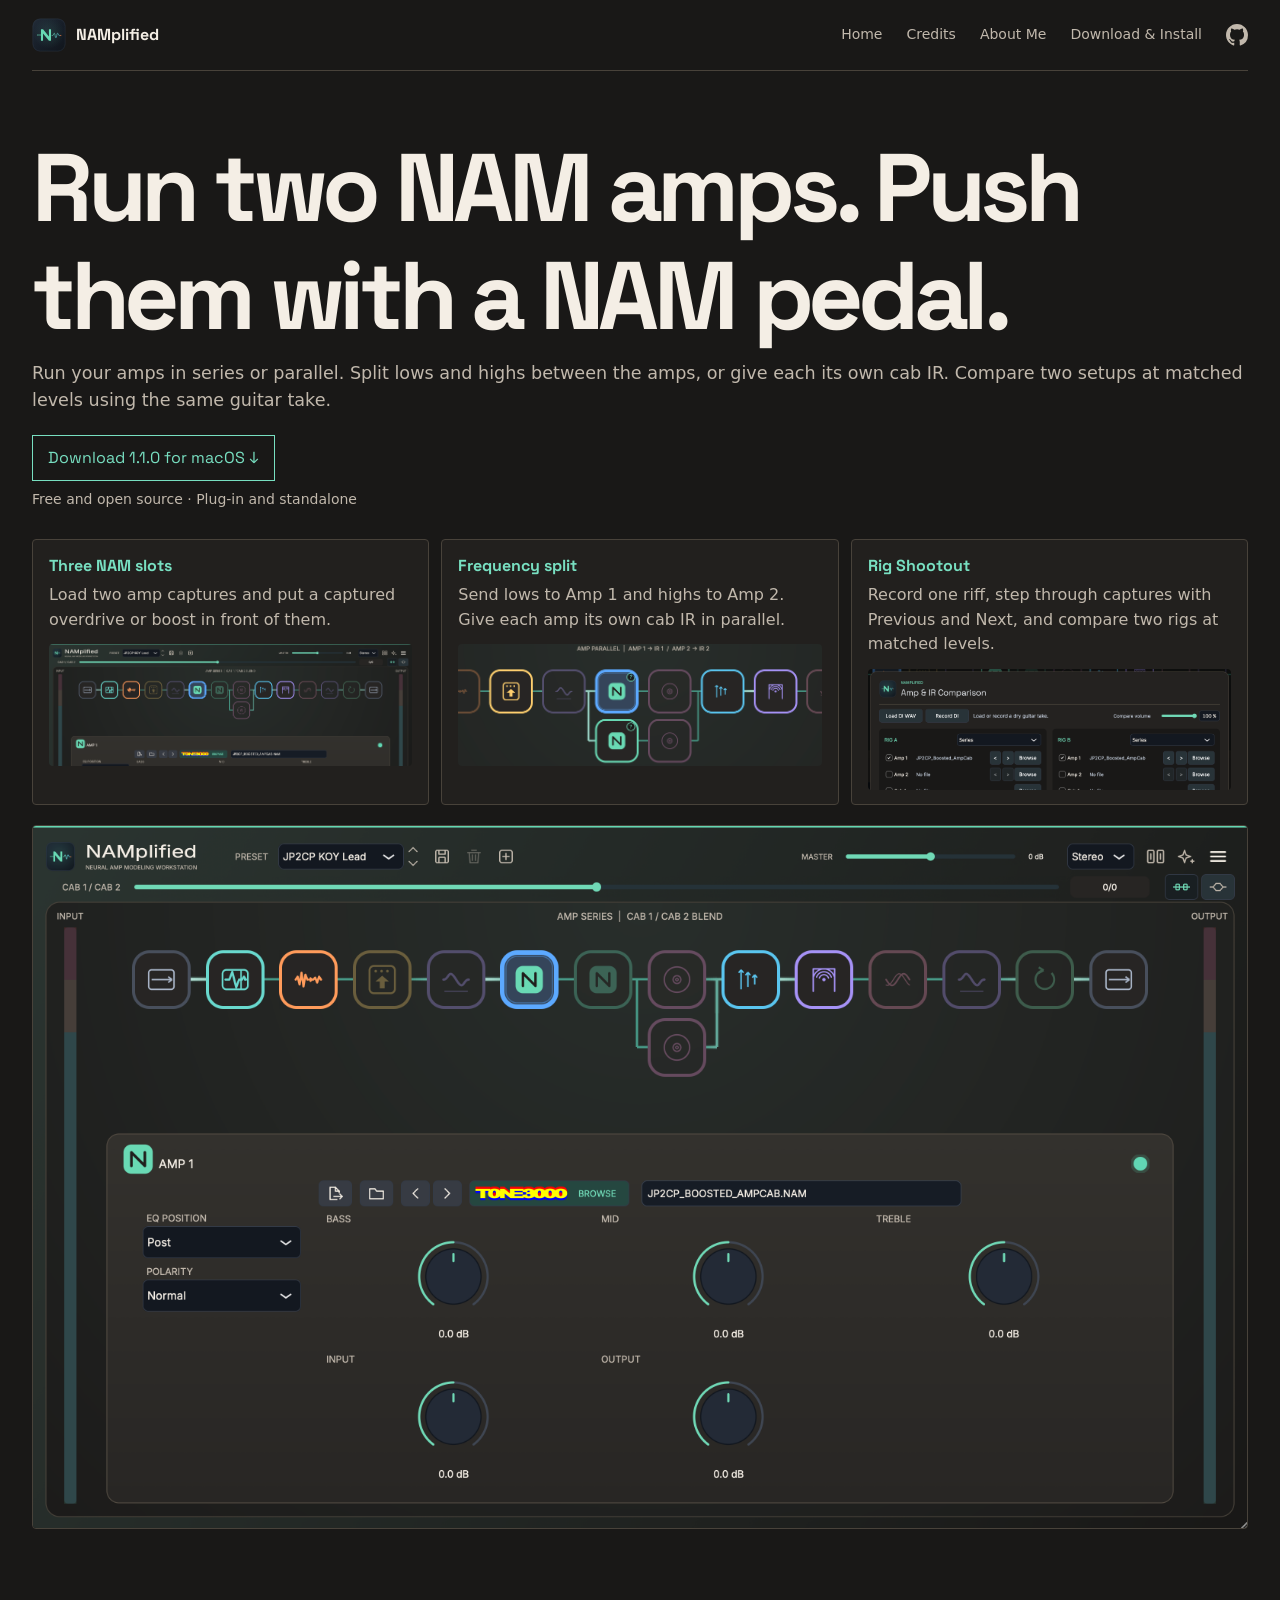
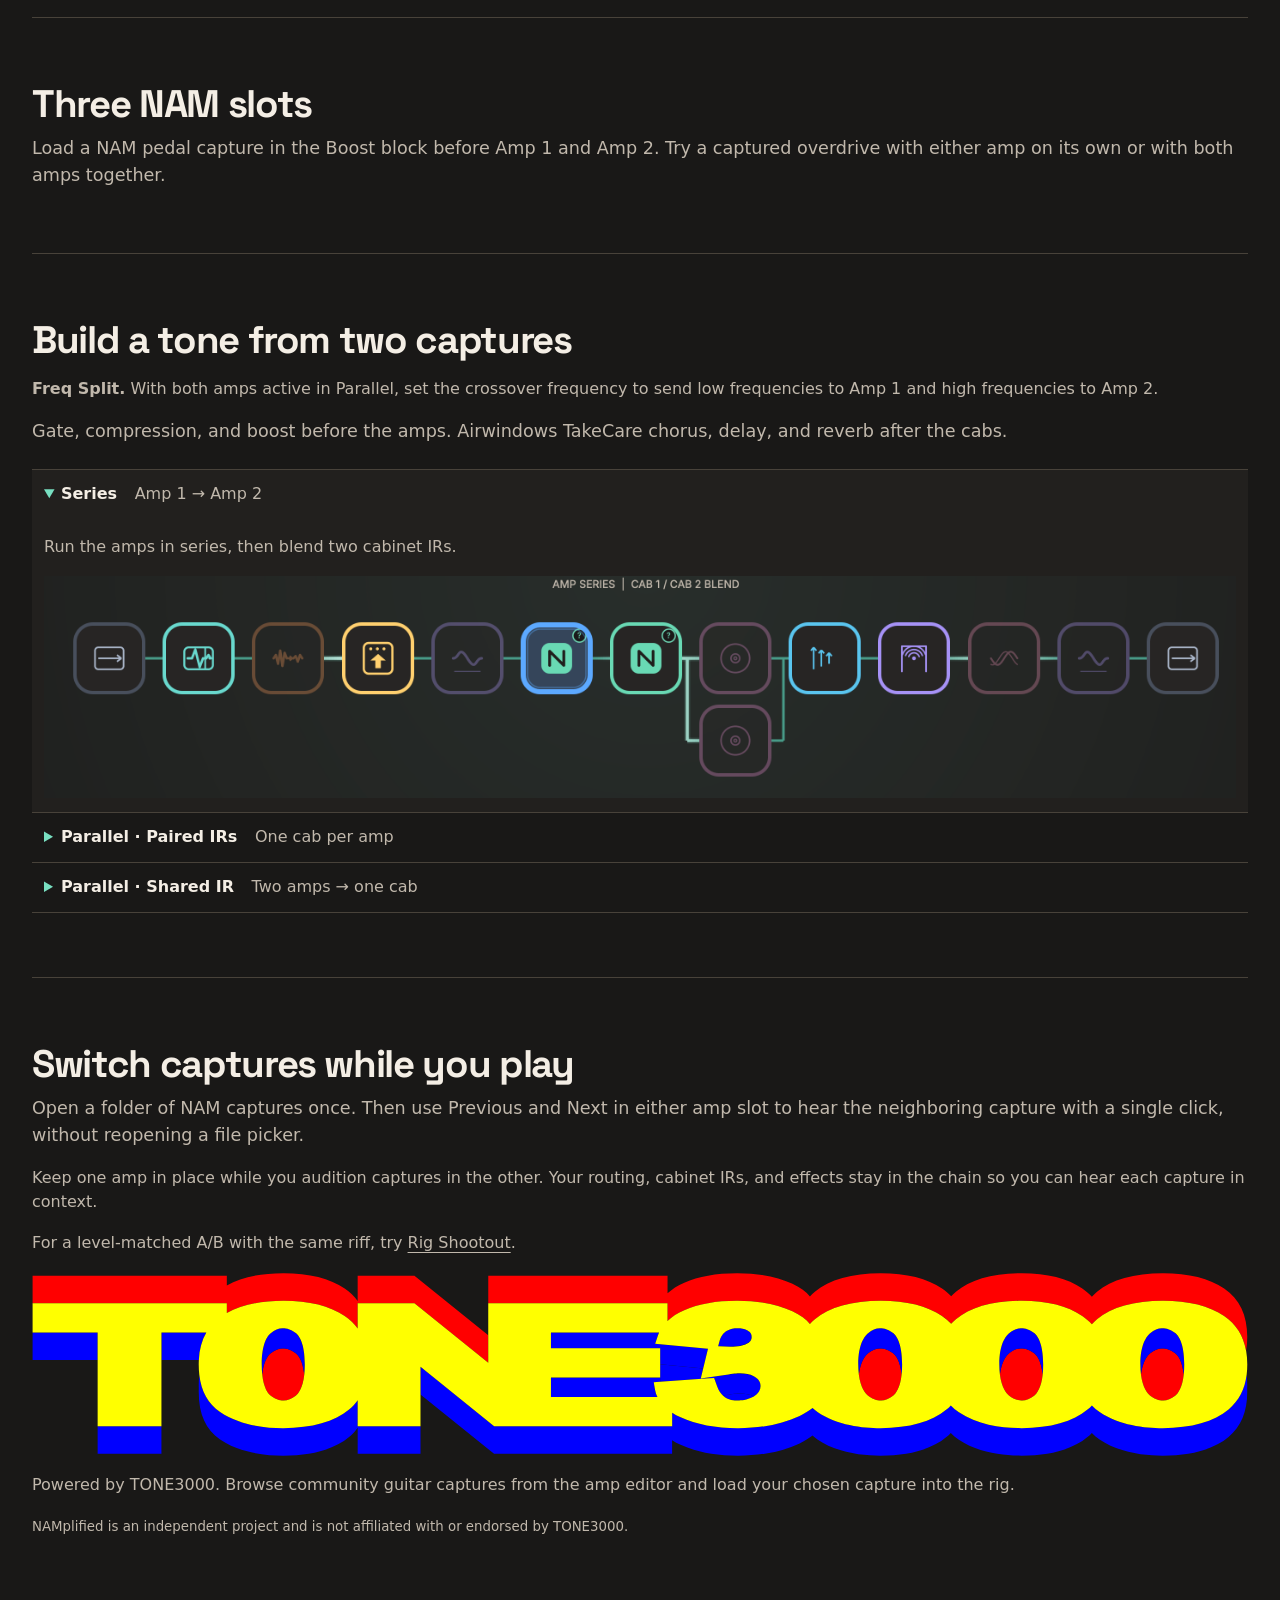
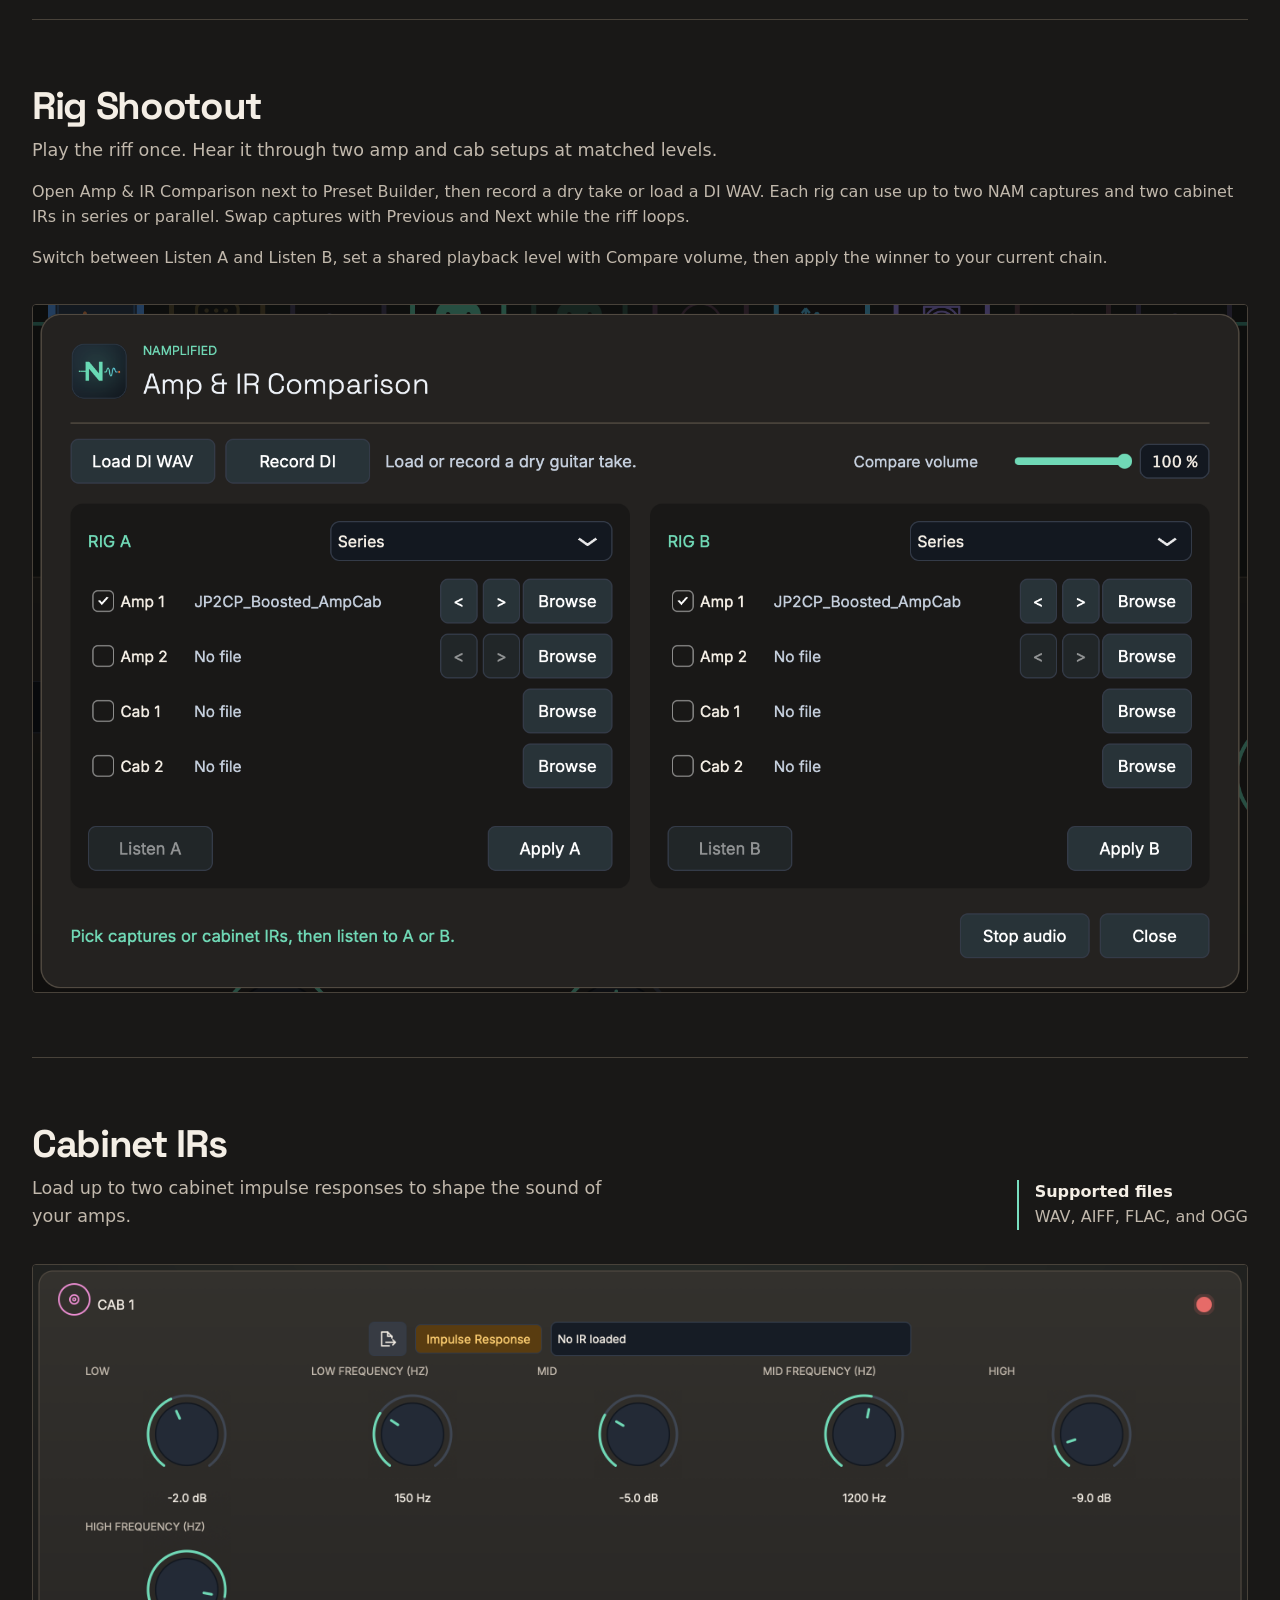
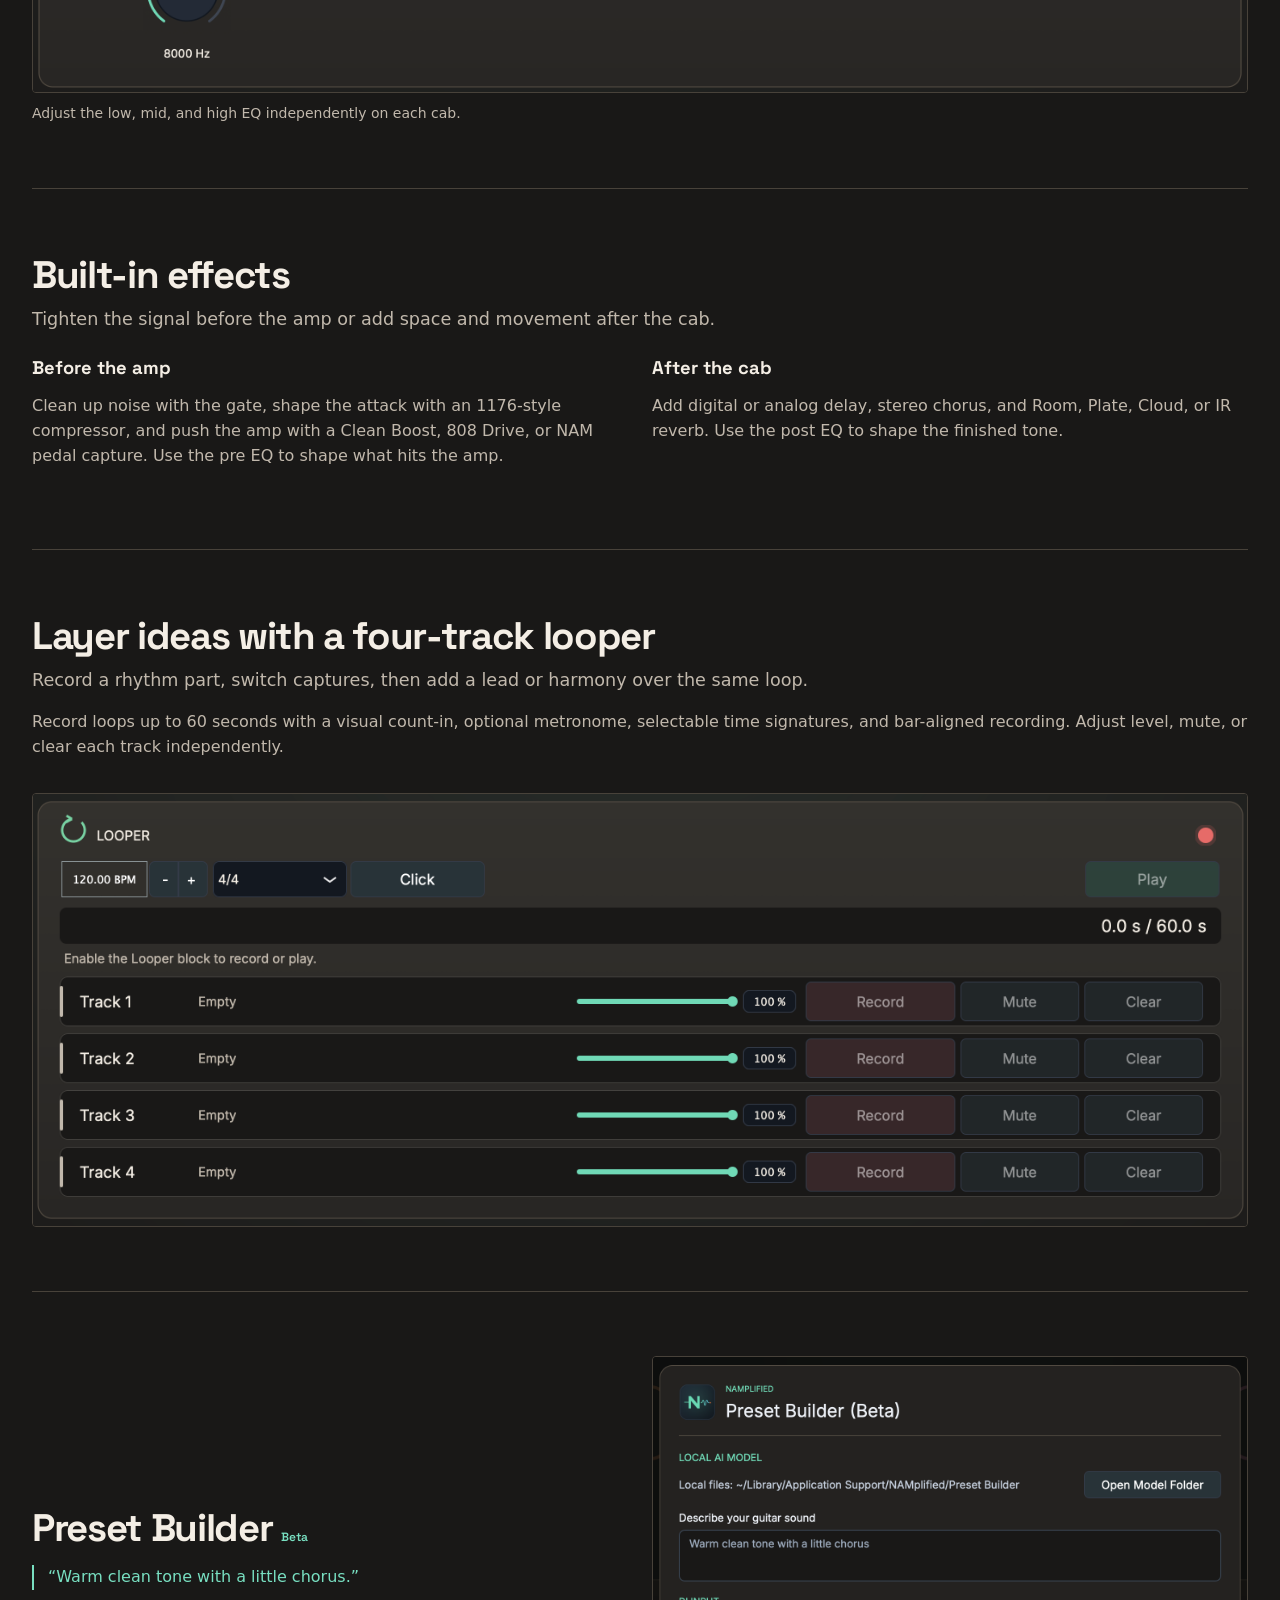
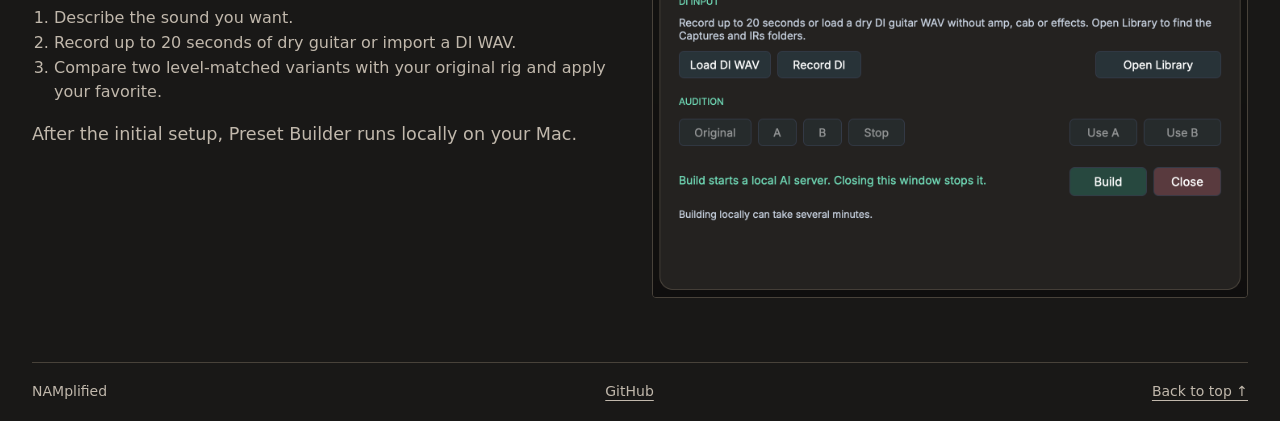
==== index.html @ c027ea3e "Prepare NAMplified 1.1.0 download page" ====
<!doctype html>
<html lang="en">
<head>
<meta charset="utf-8">
<meta name="viewport" content="width=device-width, initial-scale=1">
<meta name="description" content="Build a dual-NAM guitar rig, audition captures with Previous and Next, and layer ideas in a four-track looper. Free for macOS.">
<title>NAMplified — Guitar rig for macOS</title>
<link rel="icon" href="./assets/icon.svg" type="image/svg+xml">
<link rel="stylesheet" href="./style.css?v=nam-workflows">
</head>
<body>
<header class="wrap">
<a class="brand" href="./"><img src="./assets/icon.svg" width="34" height="34" alt="">NAMplified</a>
<nav aria-label="Main navigation"><a href="./index.html" aria-current="page">Home</a><a href="./credits.html">Credits</a><a href="./about.html">About Me</a><a href="./download.html">Download &amp; Install</a>
<a href="https://github.com/sedosa-guitar/namplified" title="NAMplified on GitHub" aria-label="NAMplified on GitHub" style="display: inline-flex; align-items: center">
<svg aria-hidden="true" width="22" height="22" viewBox="0 0 16 16" fill="currentColor">
<path d="M8 0C3.58 0 0 3.58 0 8c0 3.54 2.29 6.53 5.47 7.59.4.07.55-.17.55-.38 0-.19-.01-.82-.01-1.49-2.01.37-2.53-.49-2.69-.94-.09-.23-.48-.94-.82-1.13-.28-.15-.68-.52-.01-.53.63-.01 1.08.58 1.23.82.72 1.21 1.87.87 2.33.66.07-.52.28-.87.51-1.07-1.78-.2-3.64-.89-3.64-3.95 0-.87.31-1.59.82-2.15-.08-.2-.36-1.02.08-2.12 0 0 .67-.21 2.2.82a7.65 7.65 0 0 1 4 0c1.53-1.04 2.2-.82 2.2-.82.44 1.1.16 1.92.08 2.12.51.56.82 1.27.82 2.15 0 3.07-1.87 3.75-3.65 3.95.29.25.54.73.54 1.48 0 1.07-.01 1.93-.01 2.2 0 .21.15.46.55.38A8 8 0 0 0 16 8c0-4.42-3.58-8-8-8Z"/>
</svg>
</a>
</nav>
</header>
<main>
<section class="hero wrap" aria-labelledby="headline">
  <div>
    <h1 id="headline">Run two NAM amps. Push them with a NAM pedal.</h1>
    <p class="lede">Run your amps in series or parallel. Split lows and highs between the amps, or give each its own cab IR. Compare two setups at matched levels using the same guitar take.</p>
  </div>
  <div class="hero-download">
    <a class="button" href="./download.html">Download 1.1.0 for macOS ↓</a>
    <p>Free and open source · Plug-in and standalone</p>
  </div>
</section>
<ul class="wrap highlights" aria-label="NAMplified features">
  <li><a href="#nam-slots"><strong>Three NAM slots</strong><span>Load two amp captures and put a captured overdrive or boost in front of them.</span><img src="./assets/namplified-series-amp1.png" alt="Signal chain with the pedal block before both NAM amp slots"></a></li>
  <li><a href="#routing"><strong>Frequency split</strong><span>Send lows to Amp 1 and highs to Amp 2. Give each amp its own cab IR in parallel.</span><img src="./assets/new-paired.png" alt="Parallel amp paths with a separate cabinet IR on each path"></a></li>
  <li><a href="#rig-shootout"><strong>Rig Shootout</strong><span>Record one riff, step through captures with Previous and Next, and compare two rigs at matched levels.</span><img src="./assets/namplified-rig-shootout.png?v=amp-ir-comparison" alt="Rig A and Rig B side by side in Amp &amp; IR Comparison"></a></li>
</ul>
<figure class="screen wrap">
  <img src="./assets/namplified-series-amp1.png" width="3188" height="1842" alt="NAMplified in Series mode with Amp 1 controls and the Amp &amp; IR Comparison icon in the toolbar">
</figure>
<section id="nam-slots" class="wrap rig">
<h2>Three NAM slots</h2>
<p class="lede">Load a NAM pedal capture in the Boost block before Amp 1 and Amp 2. Try a captured overdrive with either amp on its own or with both amps together.</p>
</section>
<section id="routing" class="wrap rig">
<h2>Build a tone from two captures</h2>

<p><strong>Freq Split.</strong> With both amps active in Parallel, set the crossover frequency to send low frequencies to Amp 1 and high frequencies to Amp 2.</p>
<p class="lede">Gate, compression, and boost before the amps. Airwindows TakeCare chorus, delay, and reverb after the cabs.</p>
<div class="routing">
<details name="routing" open><summary>Series <span>Amp 1 → Amp 2</span></summary><p>Run the amps in series, then blend two cabinet IRs.</p><a href="./assets/new-series.png"><img src="./assets/new-series.png" width="2776" height="518" loading="lazy" alt="Series view with amp blocks in line and two cabinet branches"></a></details>
<details name="routing"><summary>Parallel · Paired IRs <span>One cab per amp</span></summary><p>Pair each amp with its own cabinet IR.</p><a href="./assets/new-paired.png"><img src="./assets/new-paired.png" width="2776" height="518" loading="lazy" alt="Parallel view with each amp connected to its own cabinet IR"></a></details>
<details name="routing"><summary>Parallel · Shared IR <span>Two amps → one cab</span></summary><p>Blend both amps through one shared cabinet IR.</p><a href="./assets/new-shared.png"><img src="./assets/new-shared.png" width="2776" height="518" loading="lazy" alt="Parallel view with both amp paths merging into one cabinet IR"></a></details>
</div>
</section>
<section id="captures" class="wrap rig library">
<h2>Switch captures while you play</h2>
<p class="lede">Open a folder of NAM captures once. Then use Previous and Next in either amp slot to hear the neighboring capture with a single click, without reopening a file picker.</p>
<p>Keep one amp in place while you audition captures in the other. Your routing, cabinet IRs, and effects stay in the chain so you can hear each capture in context.</p>
<p>For a level-matched A/B with the same riff, try <a href="#rig-shootout">Rig Shootout</a>.</p>
<p><a href="https://www.tone3000.com"><img src="./assets/TONE3000Logo.svg" alt="TONE3000" width="160"></a></p>
<p>Powered by TONE3000. Browse community guitar captures from the amp editor and load your chosen capture into the rig.</p>
<p><small>NAMplified is an independent project and is not affiliated with or endorsed by TONE3000.</small></p>
</section>

<section id="rig-shootout" class="wrap rig">
<h2>Rig Shootout</h2>
<p class="lede">Play the riff once. Hear it through two amp and cab setups at matched levels.</p>
<p>Open Amp &amp; IR Comparison next to Preset Builder, then record a dry take or load a DI WAV. Each rig can use up to two NAM captures and two cabinet IRs in series or parallel. Swap captures with Previous and Next while the riff loops.</p>
<p>Switch between Listen A and Listen B, set a shared playback level with Compare volume, then apply the winner to your current chain.</p>
<figure class="cabinet-preview">
  <a class="frame" href="./assets/namplified-rig-shootout.png?v=amp-ir-comparison"><img src="./assets/namplified-rig-shootout.png?v=amp-ir-comparison" width="1944" height="1100" loading="lazy" alt="Amp &amp; IR Comparison with Rig A and Rig B side by side, DI controls, and a shared volume slider"></a>
</figure>
</section>
<section id="cabs" class="wrap rig cabinet">
  <div class="cabinet-intro">
    <div>
      <h2>Cabinet IRs</h2>
      <p class="lede">Load up to two cabinet impulse responses to shape the sound of your amps.</p>
    </div>
    <p class="cabinet-formats"><strong>Supported files</strong><br>WAV, AIFF, FLAC, and OGG</p>
  </div>
  <figure class="cabinet-preview">
    <a class="frame" href="./assets/namplified-cab-ir.png"><img src="./assets/namplified-cab-ir.png" width="2828" height="994" loading="lazy" alt="Cab 1 with an IR loaded and low, mid, and high EQ controls"></a>
    <figcaption>Adjust the low, mid, and high EQ independently on each cab.</figcaption>
  </figure>
</section>
<section id="effects" class="wrap rig">
<h2>Built-in effects</h2>
<p class="lede">Tighten the signal before the amp or add space and movement after the cab.</p>
<div class="cab-examples">
<article>
<h3>Before the amp</h3>
<p>Clean up noise with the gate, shape the attack with an 1176-style compressor, and push the amp with a Clean Boost, 808 Drive, or NAM pedal capture. Use the pre EQ to shape what hits the amp.</p>
</article>
<article>
<h3>After the cab</h3>
<p>Add digital or analog delay, stereo chorus, and Room, Plate, Cloud, or IR reverb. Use the post EQ to shape the finished tone.</p>
</article>
</div>
</section>
<section id="looper" class="wrap rig">
<h2>Layer ideas with a four-track looper</h2>
<p class="lede">Record a rhythm part, switch captures, then add a lead or harmony over the same loop.</p>
<p>Record loops up to 60 seconds with a visual count-in, optional metronome, selectable time signatures, and bar-aligned recording. Adjust level, mute, or clear each track independently.</p>
<figure class="cabinet-preview">
  <a class="frame" href="./assets/namplified-looper.png"><img src="./assets/namplified-looper.png" width="2822" height="1004" loading="lazy" alt="Four-track looper with tempo, time signature, click, progress bar, and individual track controls"></a>
</figure>
</section>
<section id="builder" class="wrap rig builder">
<div>
<h2>Preset Builder <small>Beta</small></h2>
<blockquote>“Warm clean tone with a little chorus.”</blockquote>
<ol>
<li>Describe the sound you want.</li>
<li>Record up to 20 seconds of dry guitar or import a DI WAV.</li>
<li>Compare two level-matched variants with your original rig and apply your favorite.</li>
</ol>
<p class="lede">After the initial setup, Preset Builder runs locally on your Mac.</p>
</div>
<a class="frame" href="./assets/new-builder.png"><img src="./assets/new-builder.png" width="1472" height="1338" loading="lazy" alt="Preset Builder with a tone prompt, dry guitar input and Original, A and B audition controls"></a>
</section>
</main>
<footer class="wrap" style="flex-wrap: wrap">
  <span>NAMplified</span>
  <a href="https://github.com/sedosa-guitar/namplified">GitHub</a>
  <a href="#headline">Back to top ↑</a>
</footer>
</body>
</html>
---- style.css ----
@font-face {
  font-family: "Space Grotesk";
  src: url("./assets/SpaceGrotesk.ttf") format("truetype");
  font-weight: 300 700;
  font-display: swap;
}

:root {
  color-scheme: dark;
  --background: #191817;
  --surface: #22201e;
  --text: #f4eee5;
  --muted: #c1b8ac;
  --accent: #78dfc1;
  --line: #48423a;
}

* { box-sizing: border-box; }

body {
  margin: 0;
  background: var(--background);
  color: var(--text);
  font: 16px/1.55 system-ui, sans-serif;
}

a { color: inherit; text-underline-offset: .25em; }
a:focus-visible, summary:focus-visible { outline: 2px solid var(--accent); outline-offset: 4px; }
img { display: block; width: 100%; height: auto; }
.wrap { width: min(1280px, calc(100% - 64px)); margin-inline: auto; }

header, nav, footer, .brand { display: flex; align-items: center; gap: 24px; }
header, footer { justify-content: space-between; flex-wrap: wrap; padding-block: 18px; }
header { border-bottom: 1px solid var(--line); }
nav { flex-wrap: wrap; }
nav a { text-decoration: none; }
nav a:hover { color: var(--accent); }
.brand { gap: 10px; font-weight: 750; text-decoration: none; }
.brand img { width: 34px; }
nav, footer { color: var(--muted); font-size: .875rem; }

.hero {
  display: flex;
  justify-content: space-between;
  align-items: end;
  flex-wrap: wrap;
  gap: 20px 32px;
  padding-block: clamp(32px, 5vw, 72px) 28px;
}

h1, h2, h3 { margin: 0; line-height: 1.12; }
h1 { font-size: clamp(2.7rem, 7.5vw, 6.5rem); letter-spacing: -.055em; }
h2 { font-size: clamp(1.65rem, 3vw, 2.7rem); letter-spacing: -.035em; }
h3 { font-size: 1.15rem; }
h2 small, h3 small { font-size: .75rem; color: var(--accent); font-weight: 600; letter-spacing: 0; }
p, li { color: var(--muted); }
.lede { margin: 10px 0 0; font-size: 1.1rem; }
.button { padding: 10px 15px; border: 1px solid var(--accent); color: var(--accent); text-decoration: none; }
.button:hover { background: var(--accent); color: var(--background); }
.hero-download .button { display: inline-block; }
.hero-download p { margin: 8px 0 0; font-size: .875rem; }
.highlights {
  display: grid;
  grid-template-columns: repeat(3, minmax(0, 1fr));
  gap: 12px;
  list-style: none;
  padding: 0;
  margin-block: 0 20px;
}
.highlights a {
  display: block;
  height: 100%;
  padding: 14px 16px;
  border: 1px solid var(--line);
  border-radius: 4px;
  background: var(--surface);
  text-decoration: none;
}
.highlights a:is(:hover, :focus-visible) { border-color: var(--accent); }
.highlights strong { display: block; color: var(--accent); }
.highlights span { display: block; margin-top: 4px; color: var(--muted); }
.screen { margin-block: 0 clamp(40px, 7vw, 88px); }
.screen, .frame { display: block; border: 1px solid var(--line); border-radius: 4px; overflow: hidden; }
.rig, .release { border-top: 1px solid var(--line); padding-block: clamp(32px, 5vw, 68px); }

.routing { margin-top: 24px; border-top: 1px solid var(--line); }
.routing details { border-bottom: 1px solid var(--line); padding: 0 12px; }
.routing details[open] { background: var(--surface); }
.routing summary { padding: 12px 0; cursor: pointer; font-weight: 700; }
.routing summary::marker { color: var(--accent); }
.routing summary span { color: var(--muted); font-weight: 400; margin-inline-start: 12px; }
.routing a { display: block; margin-bottom: 14px; }

.cab-examples, .builder { display: grid; grid-template-columns: repeat(2, minmax(0, 1fr)); gap: 24px; }
.cab-examples { margin-top: 24px; }
.builder { align-items: center; }
.builder blockquote { margin-inline: 0; padding-inline-start: 14px; border-inline-start: 2px solid var(--accent); color: var(--accent); }
.builder ol { padding-inline-start: 22px; }
.cabinet-intro { display: grid; grid-template-columns: minmax(0, 1fr) auto; gap: 10px 32px; align-items: end; }
.cabinet-intro .lede { max-width: 52ch; }
.cabinet-formats { margin: 0; padding-inline-start: 16px; border-inline-start: 2px solid var(--accent); }
.cabinet-formats strong { color: var(--text); }
.cabinet-preview { margin: clamp(20px, 3vw, 34px) 0 0; }
.cabinet-preview figcaption { margin-top: 10px; color: var(--muted); font-size: .875rem; }
.library .frame { max-width: 850px; }
.formats { display: flex; flex-wrap: wrap; gap: 12px 24px; list-style: none; padding: 0; }
.formats li { color: var(--accent); }
footer { border-top: 1px solid var(--line); }

@media (max-width: 760px) {
  .wrap { width: calc(100% - 32px); }
  .highlights, .cab-examples, .builder, .cabinet-intro { grid-template-columns: 1fr; }
  .cabinet-formats { margin-top: 6px; }
  nav { gap: 12px; }
}

.credits { display: grid; grid-template-columns: repeat(2, minmax(0, 1fr)); gap: 0 24px; margin-block: 24px; }
.credits > div { padding-block: 14px; border-top: 1px solid var(--line); }
.credits dt { font-weight: 700; color: var(--accent); }
.credits dd { margin: 4px 0 0; color: var(--muted); }
@media (max-width: 760px) {
  .credits { grid-template-columns: 1fr; }
}

.brand, h1, h2, h3, .button, .highlights strong {
  font-family: "Space Grotesk", system-ui, sans-serif;
}

.highlights img {
  margin-top: 12px;
  aspect-ratio: 3 / 1;
  object-fit: cover;
  object-position: center top;
  border-radius: 4px;
}
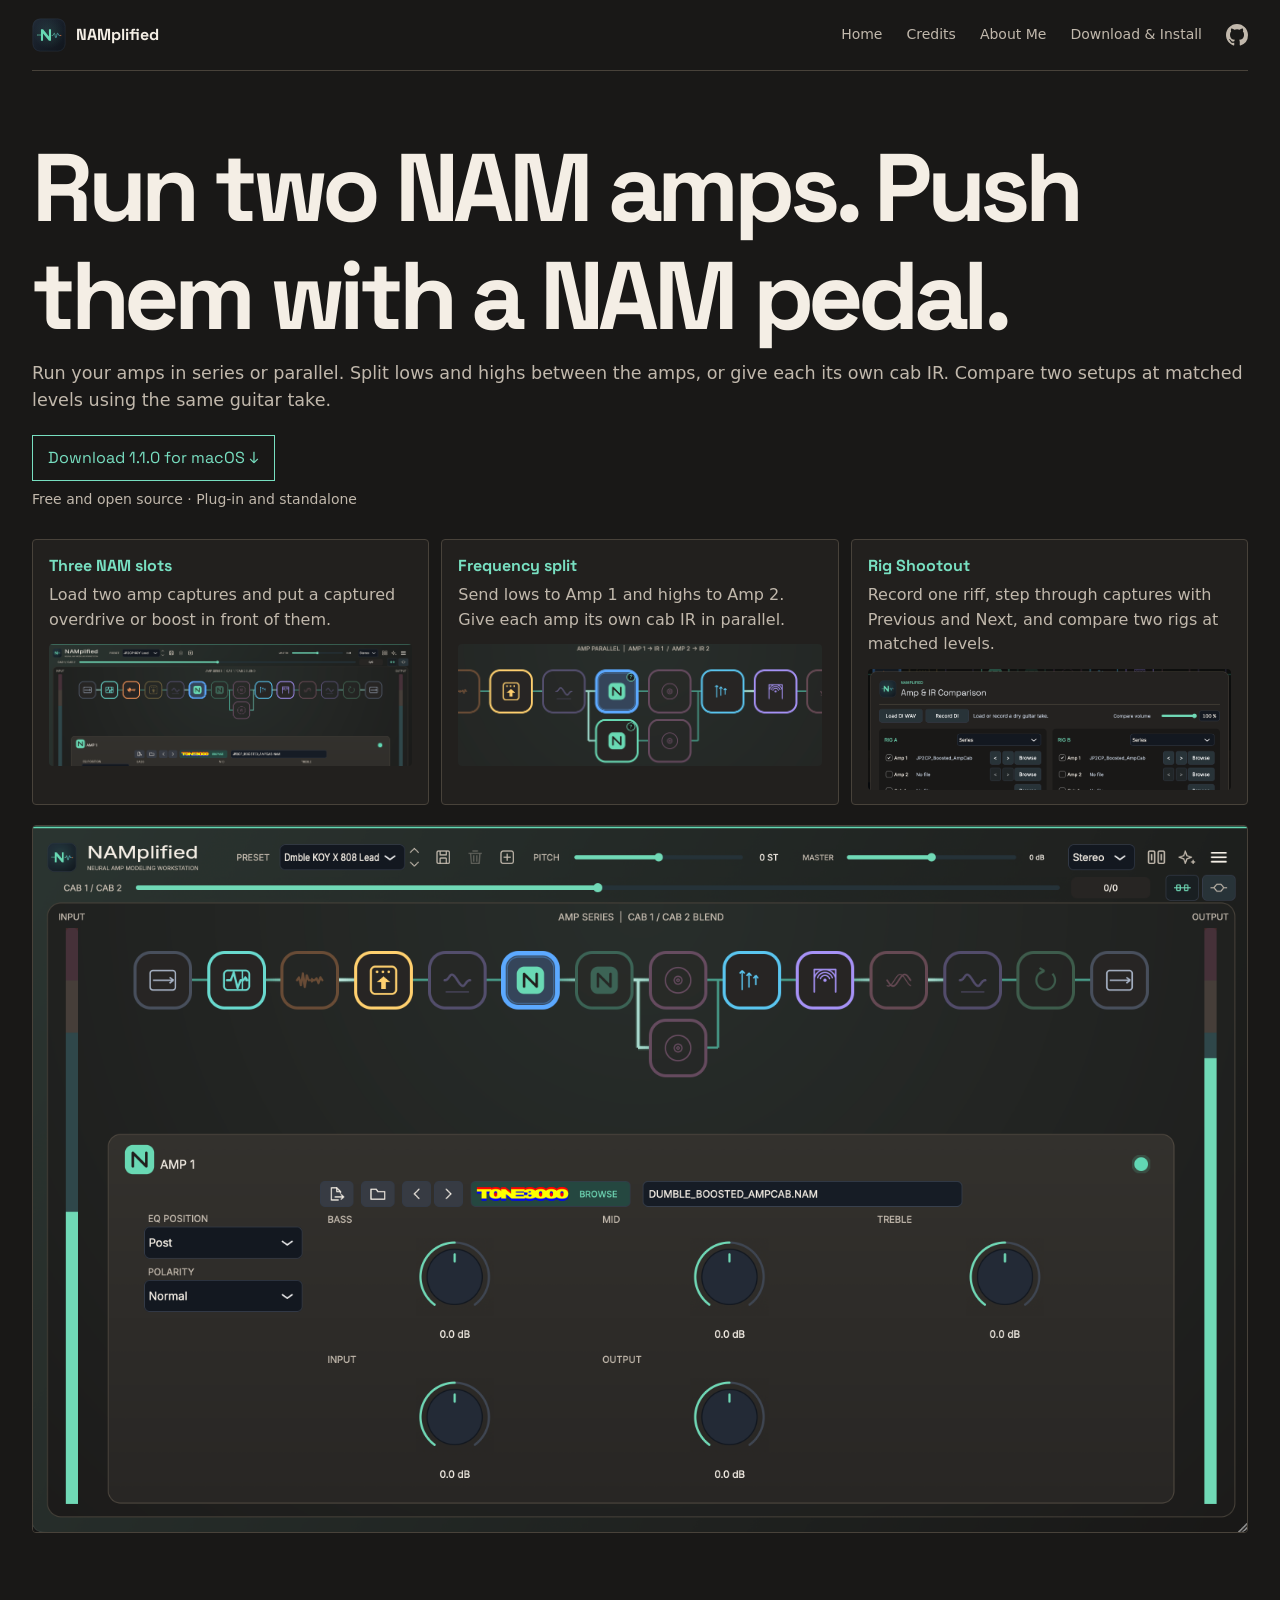
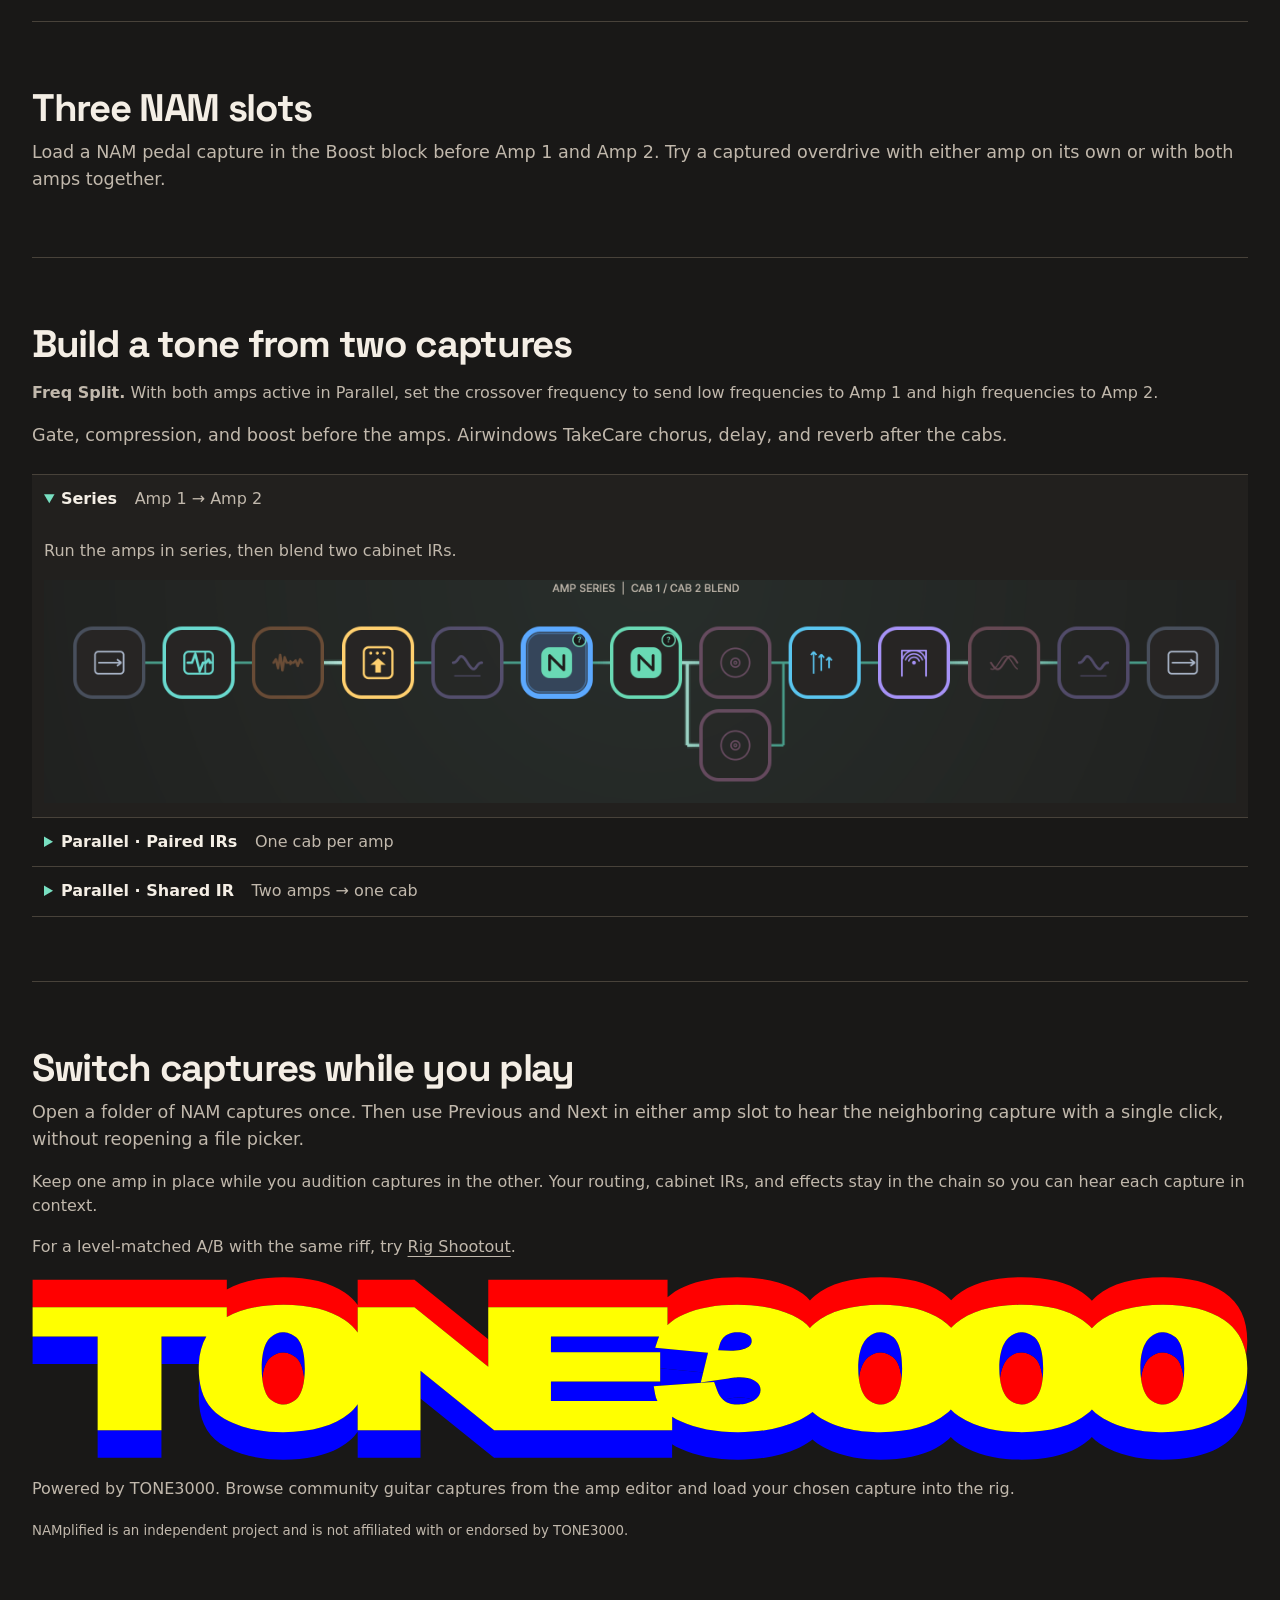
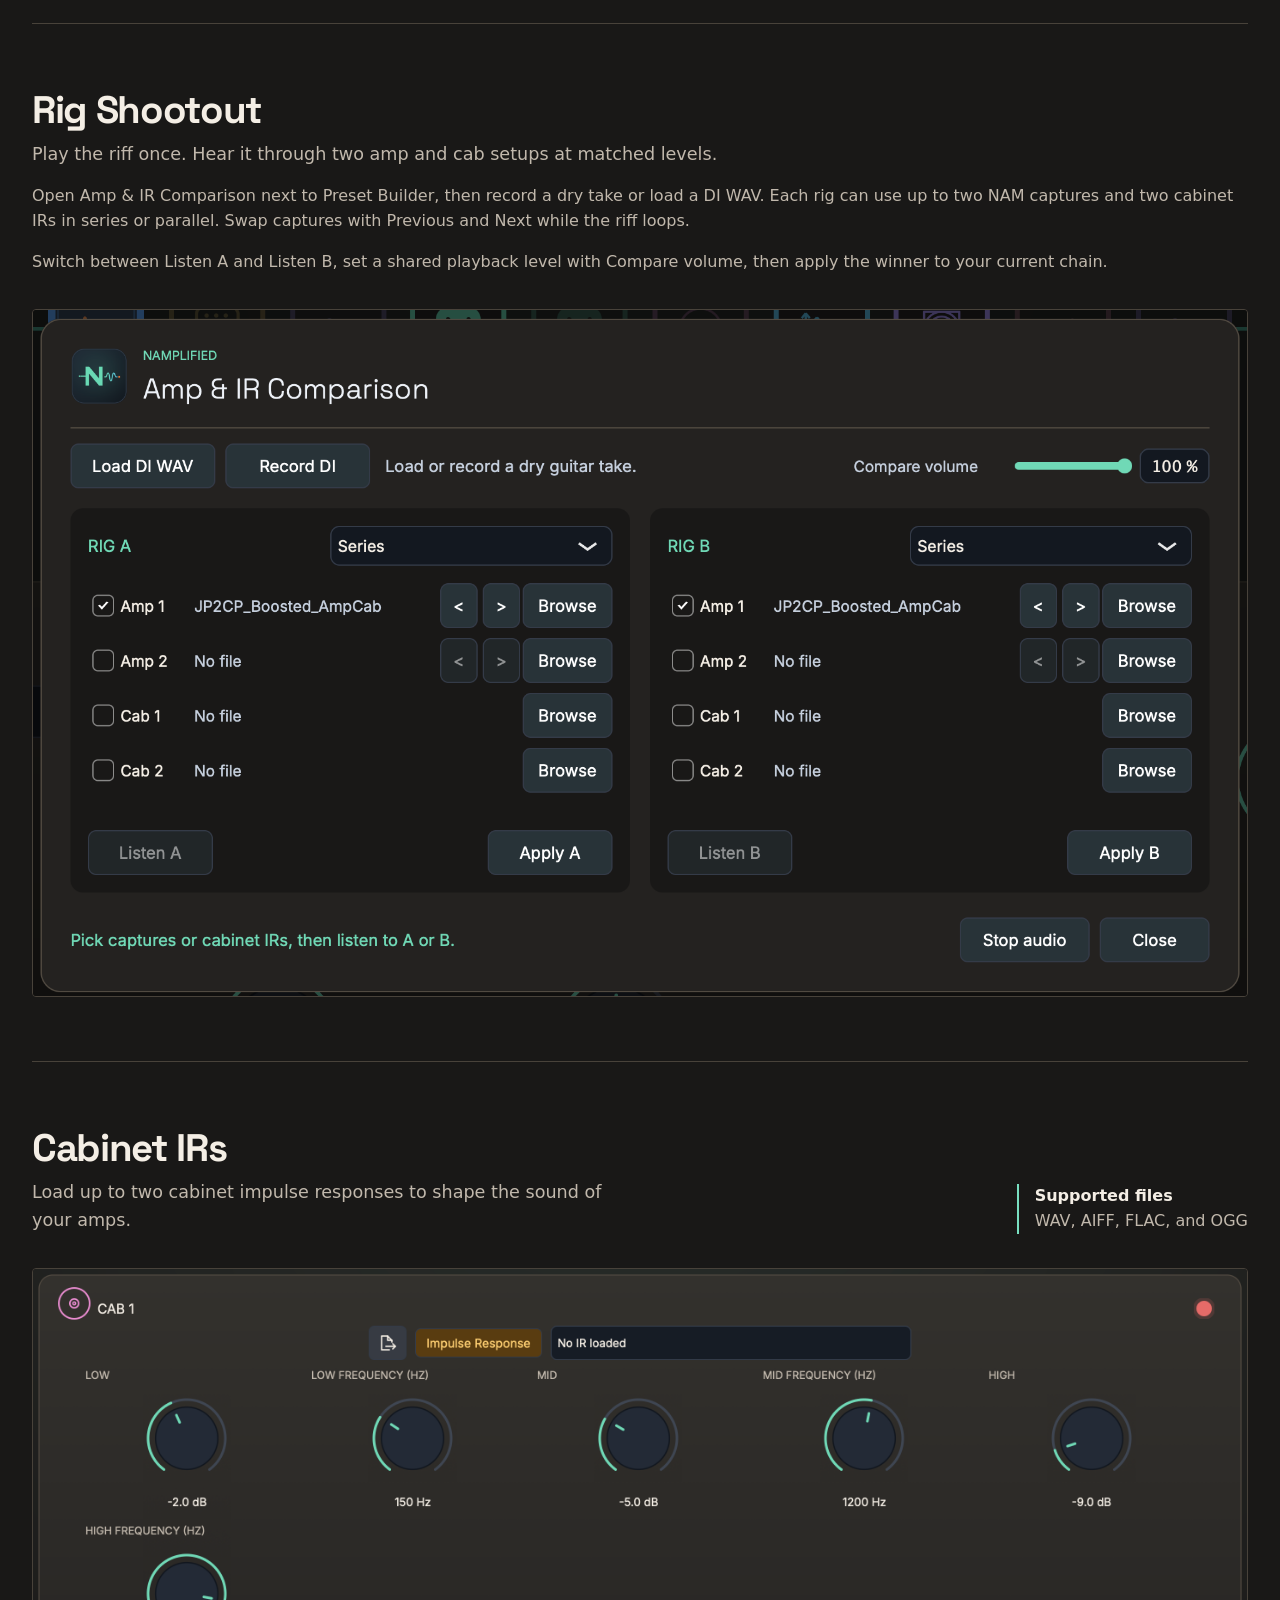
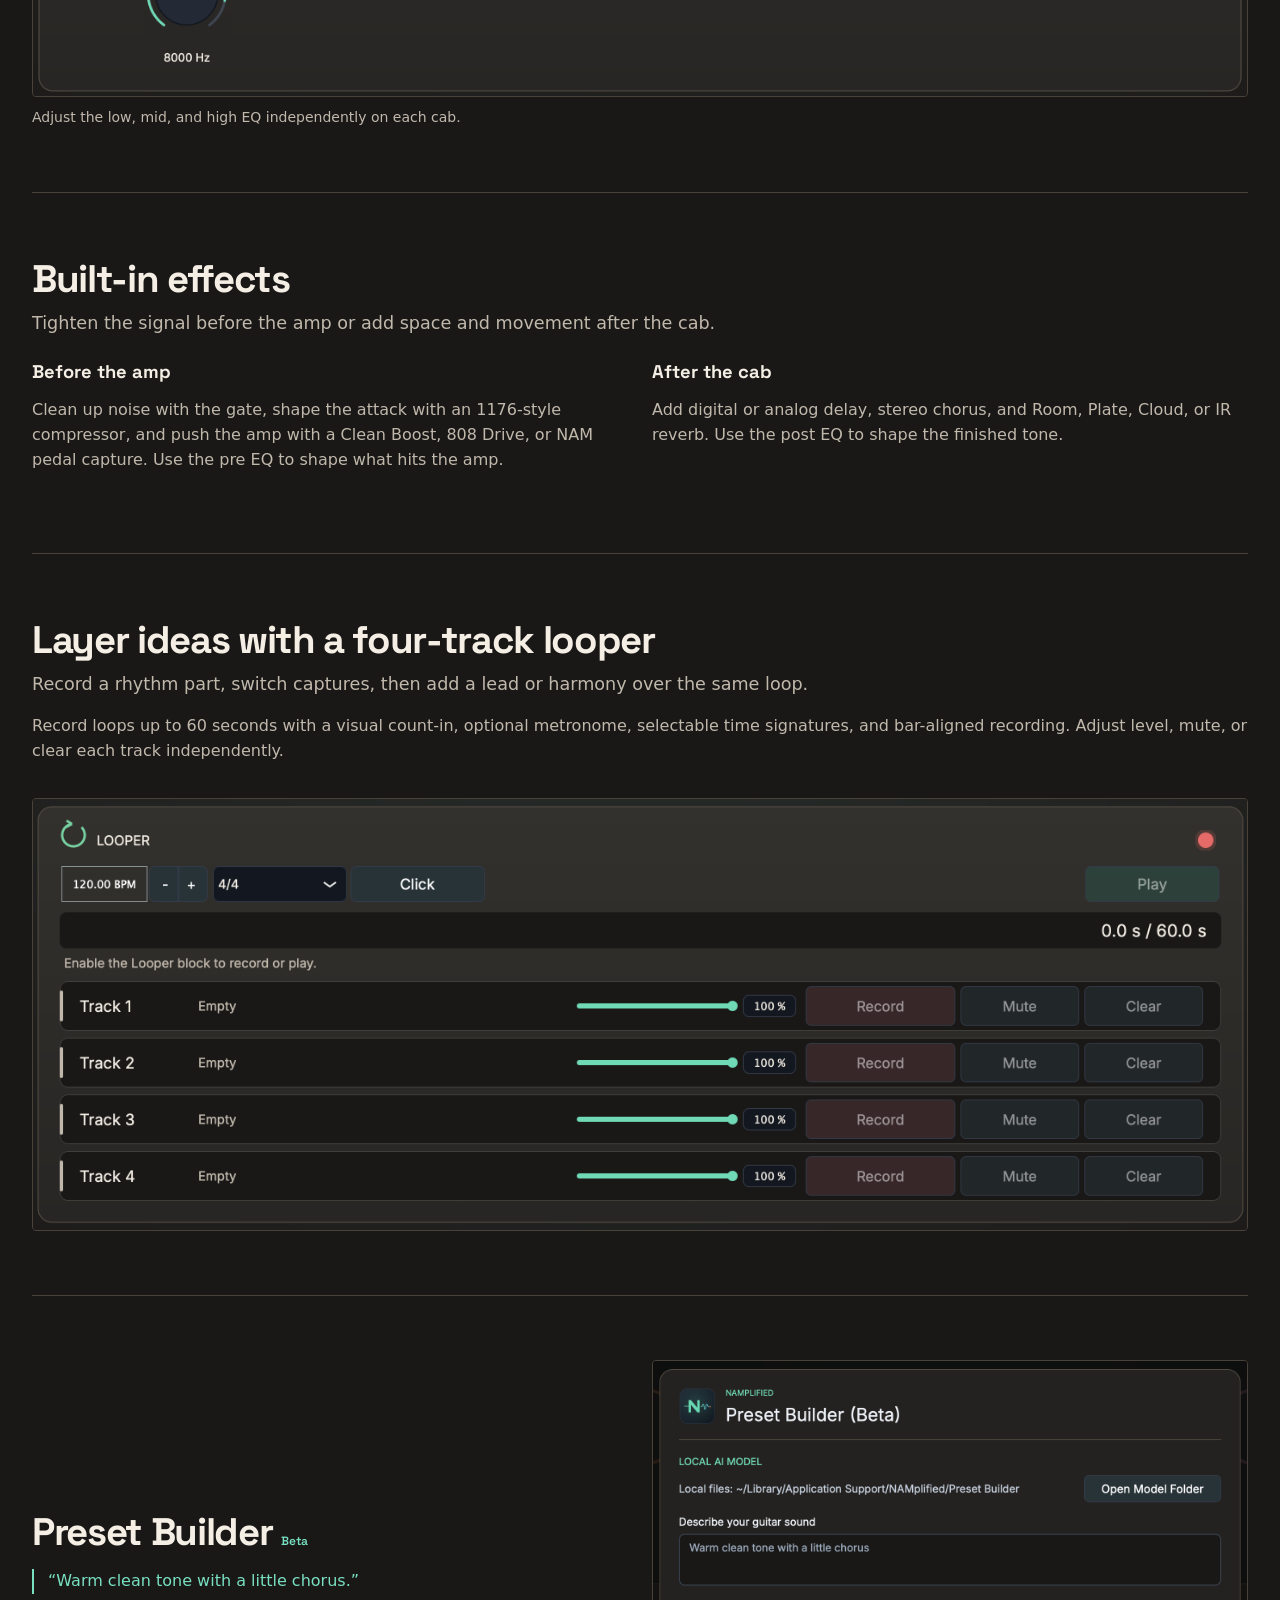
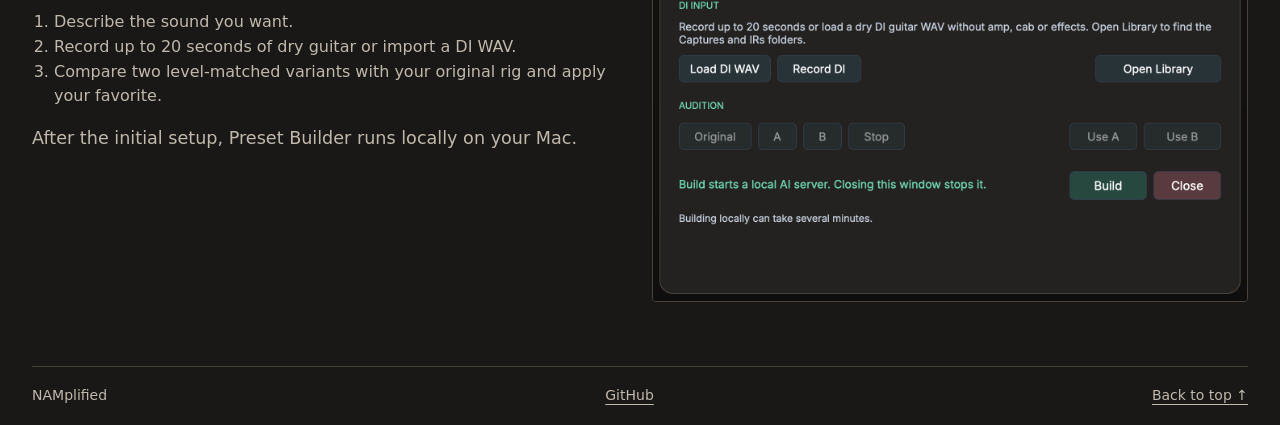
==== commit 4593101d: "Update NAMplified homepage screenshot" ====
--- a/index.html
+++ b/index.html
@@ -36,7 +36,7 @@
   <li><a href="#rig-shootout"><strong>Rig Shootout</strong><span>Record one riff, step through captures with Previous and Next, and compare two rigs at matched levels.</span><img src="./assets/namplified-rig-shootout.png?v=amp-ir-comparison" alt="Rig A and Rig B side by side in Amp &amp; IR Comparison"></a></li>
 </ul>
 <figure class="screen wrap">
-  <img src="./assets/namplified-series-amp1.png" width="3188" height="1842" alt="NAMplified in Series mode with Amp 1 controls and the Amp &amp; IR Comparison icon in the toolbar">
+  <img src="./assets/namplified-main-screenshot.png" width="3190" height="1854" alt="NAMplified in Series mode with Amp 1 controls and the Amp &amp; IR Comparison icon in the toolbar">
 </figure>
 <section id="nam-slots" class="wrap rig">
 <h2>Three NAM slots</h2>
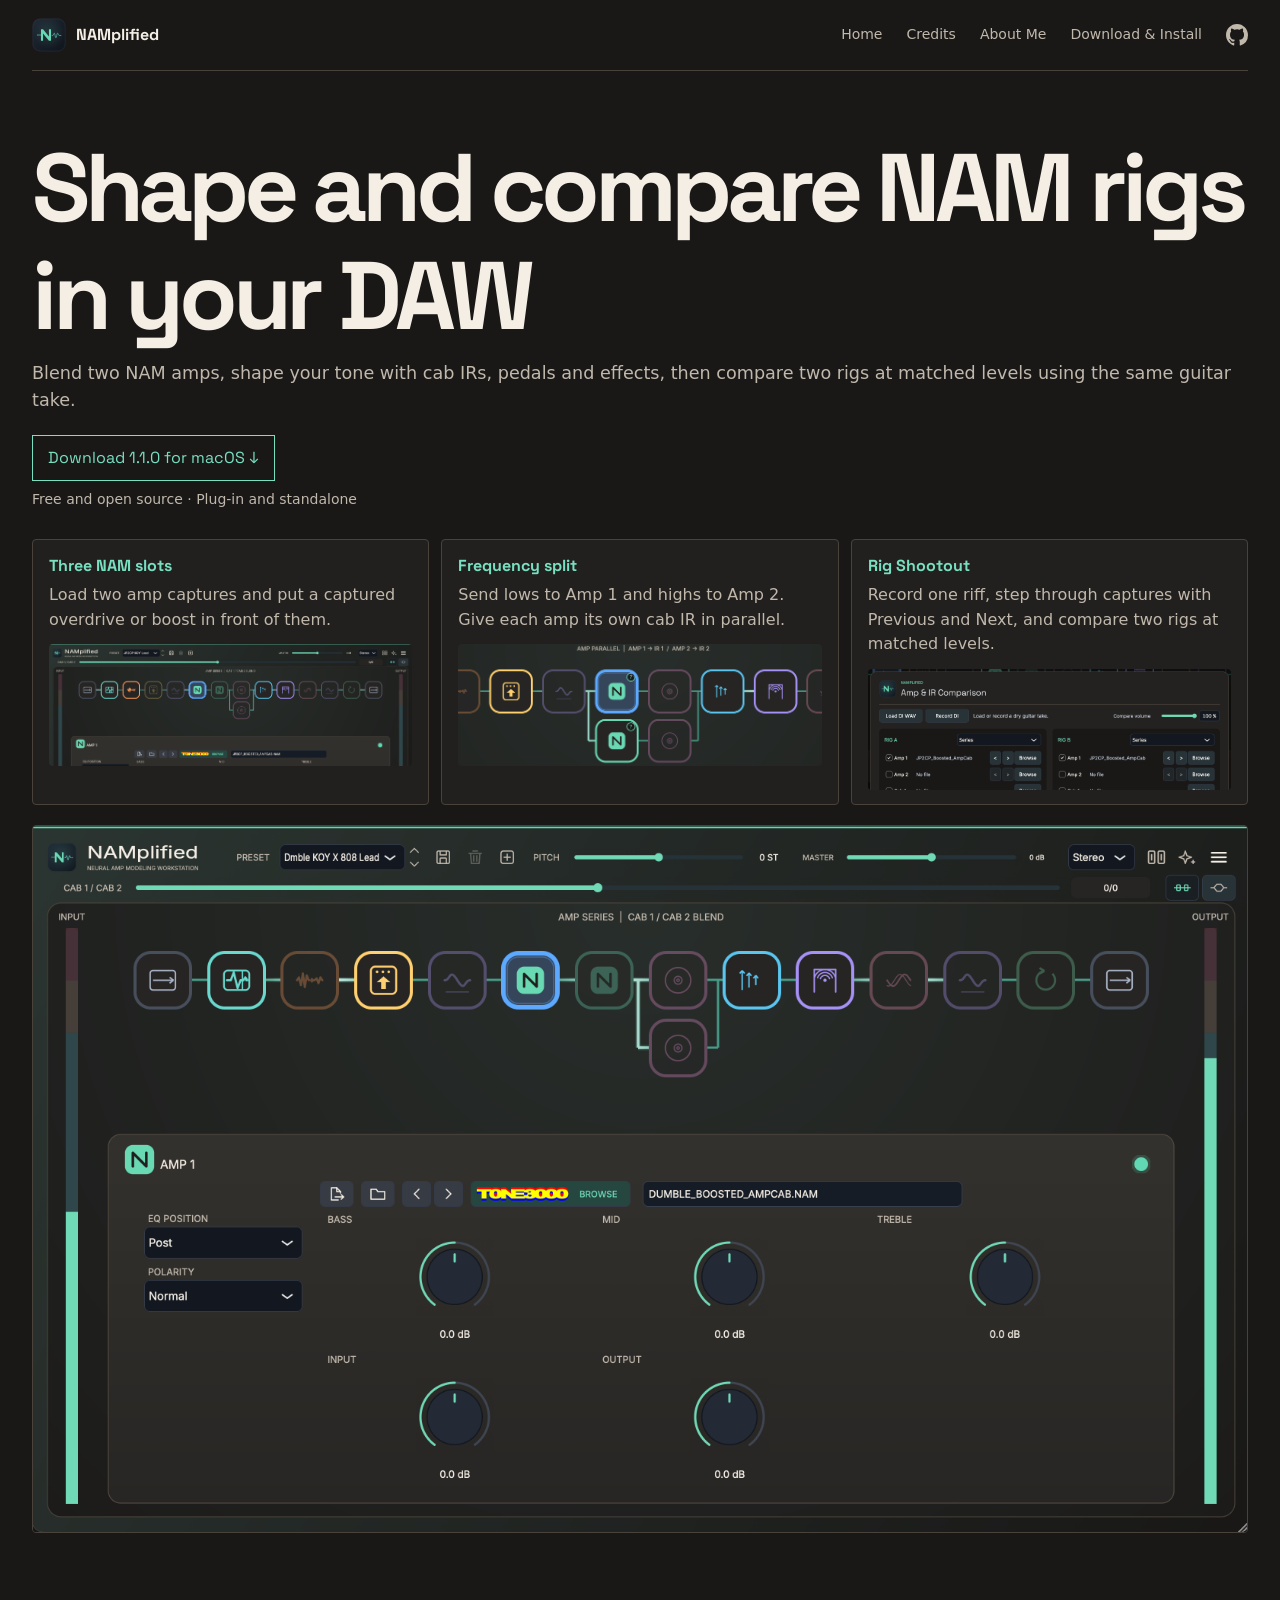
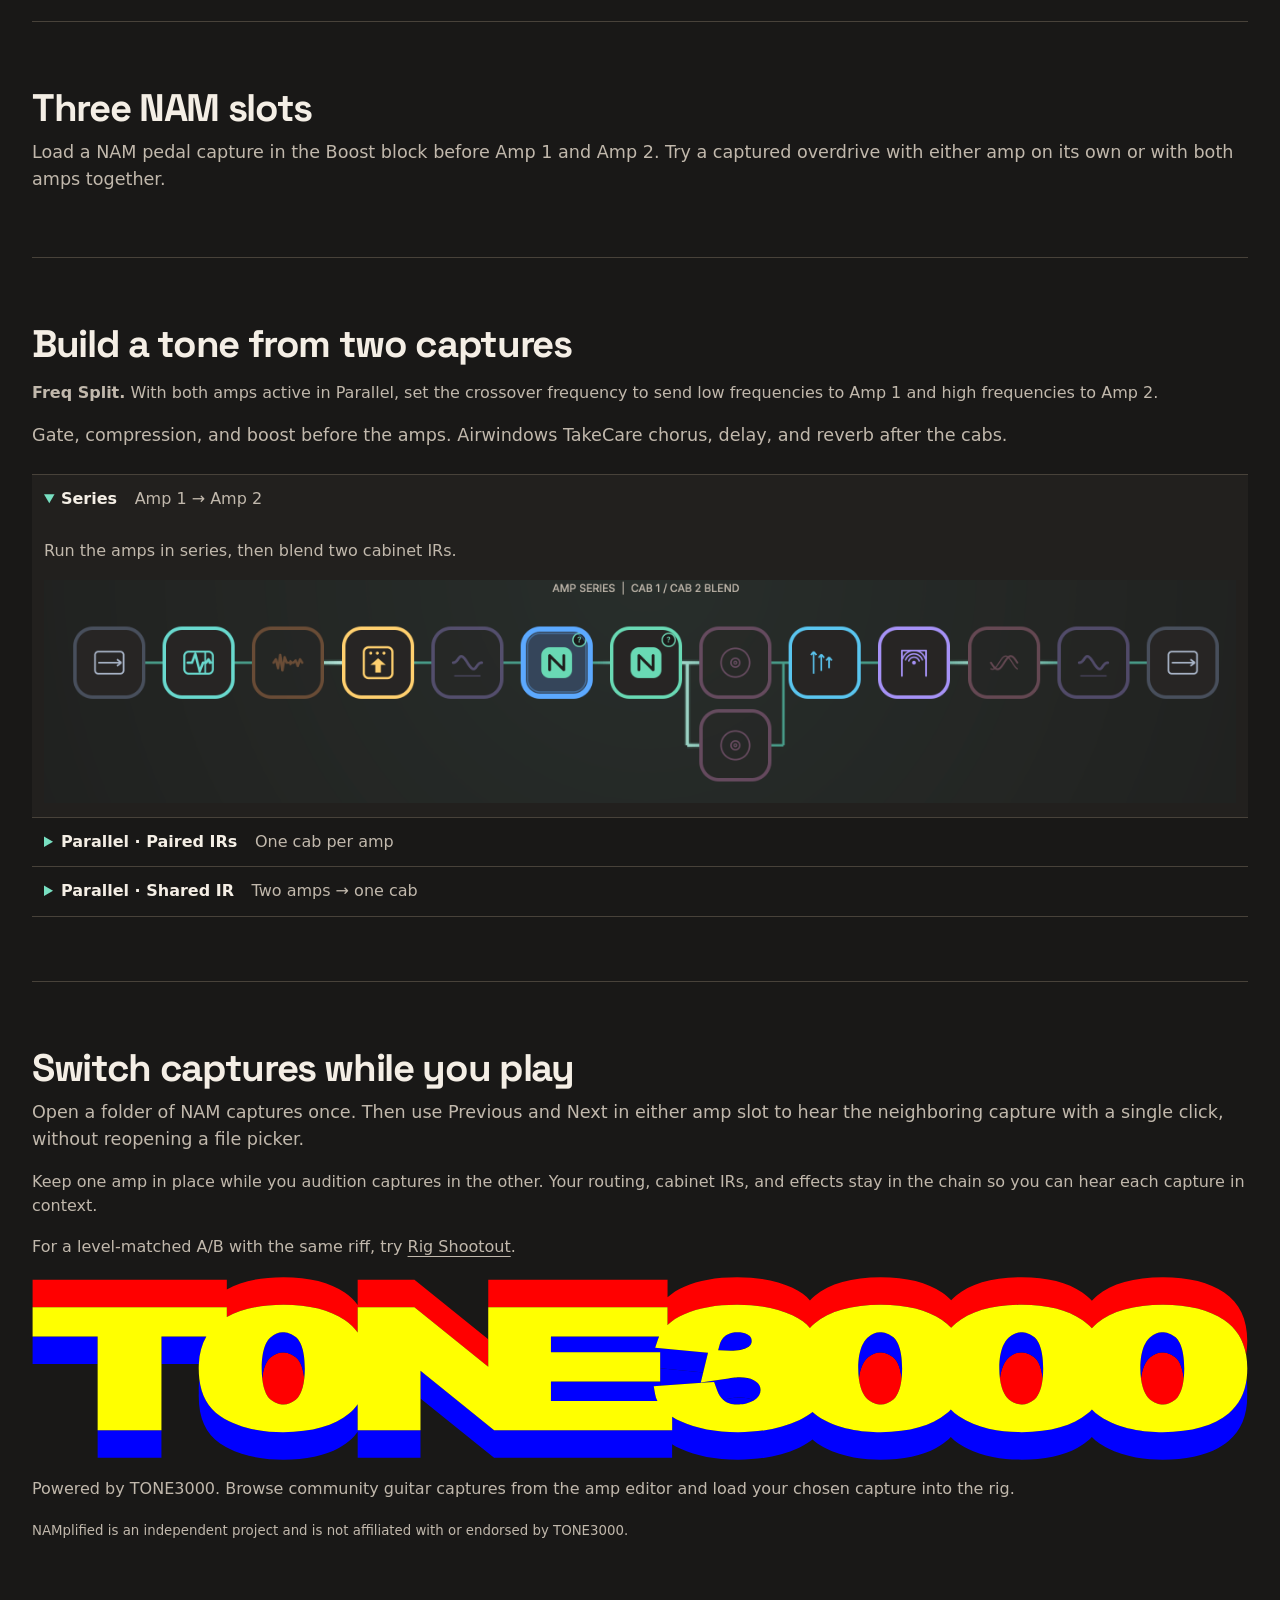
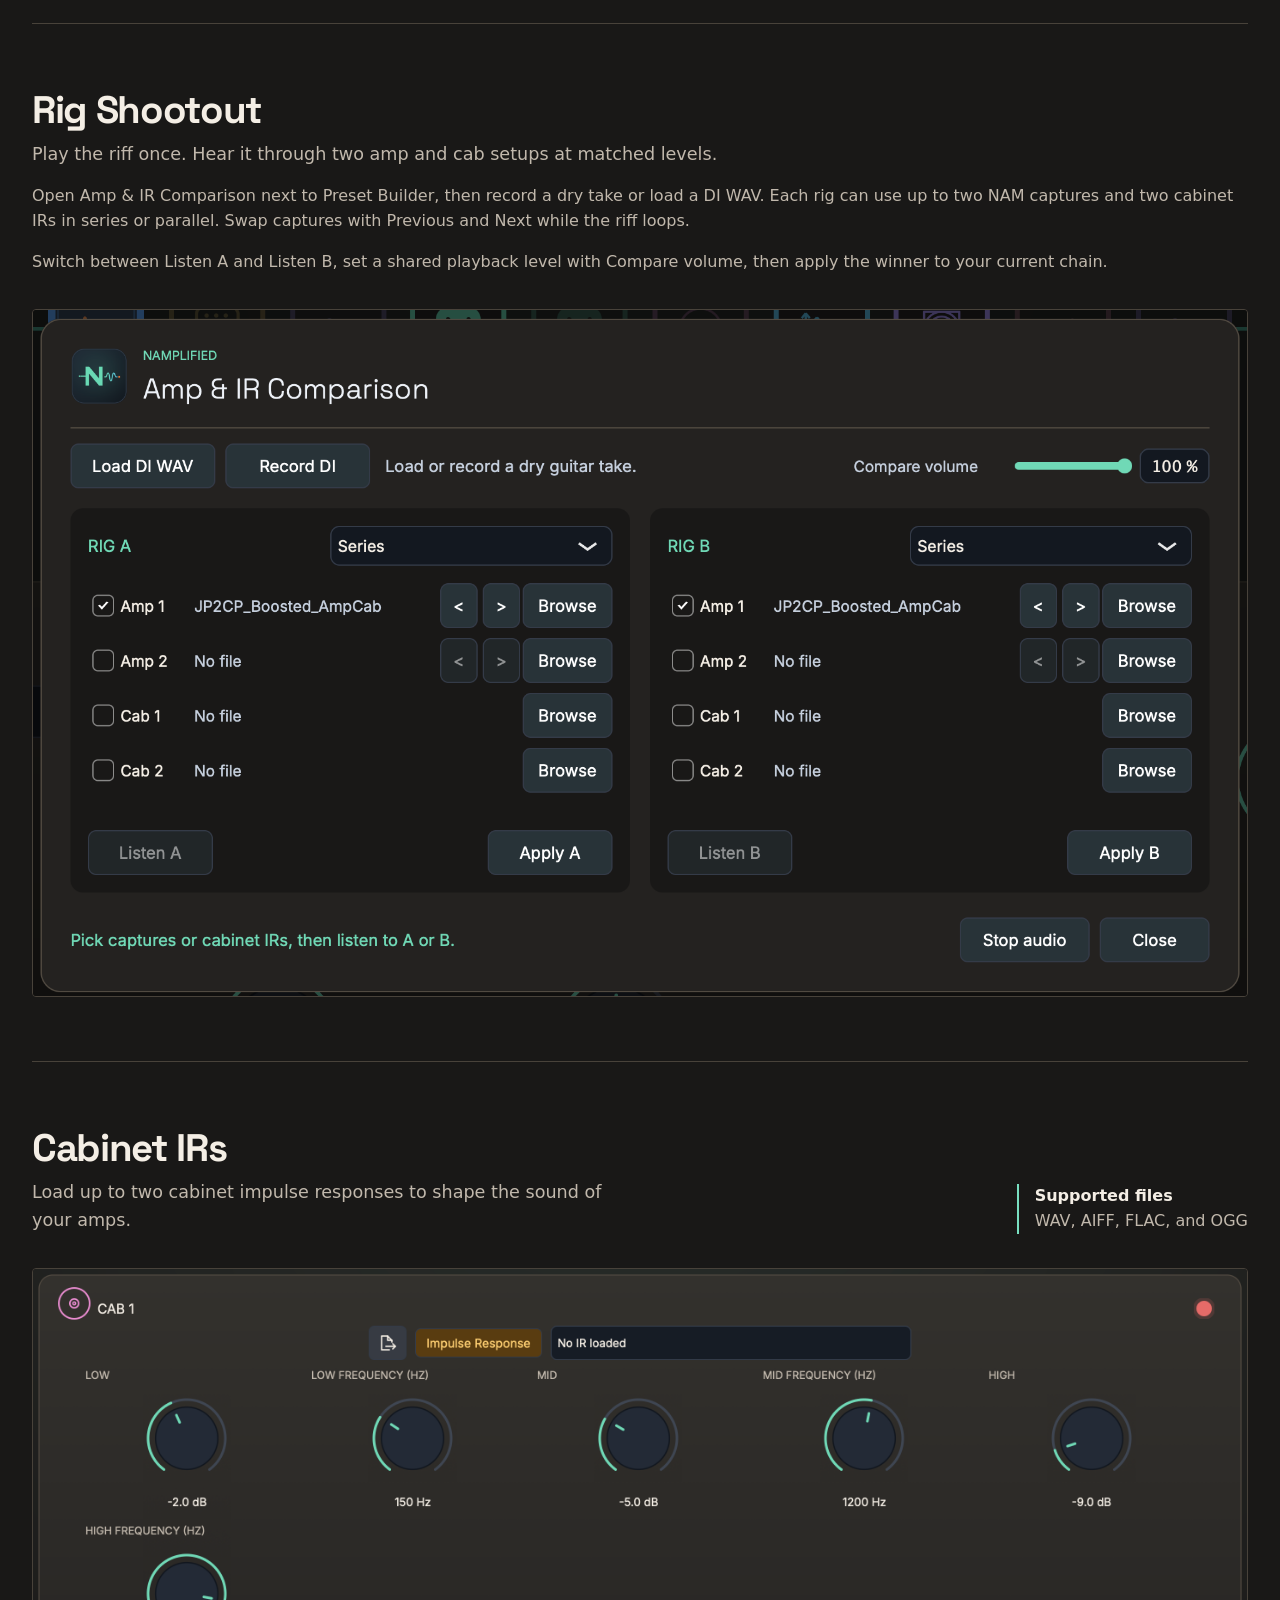
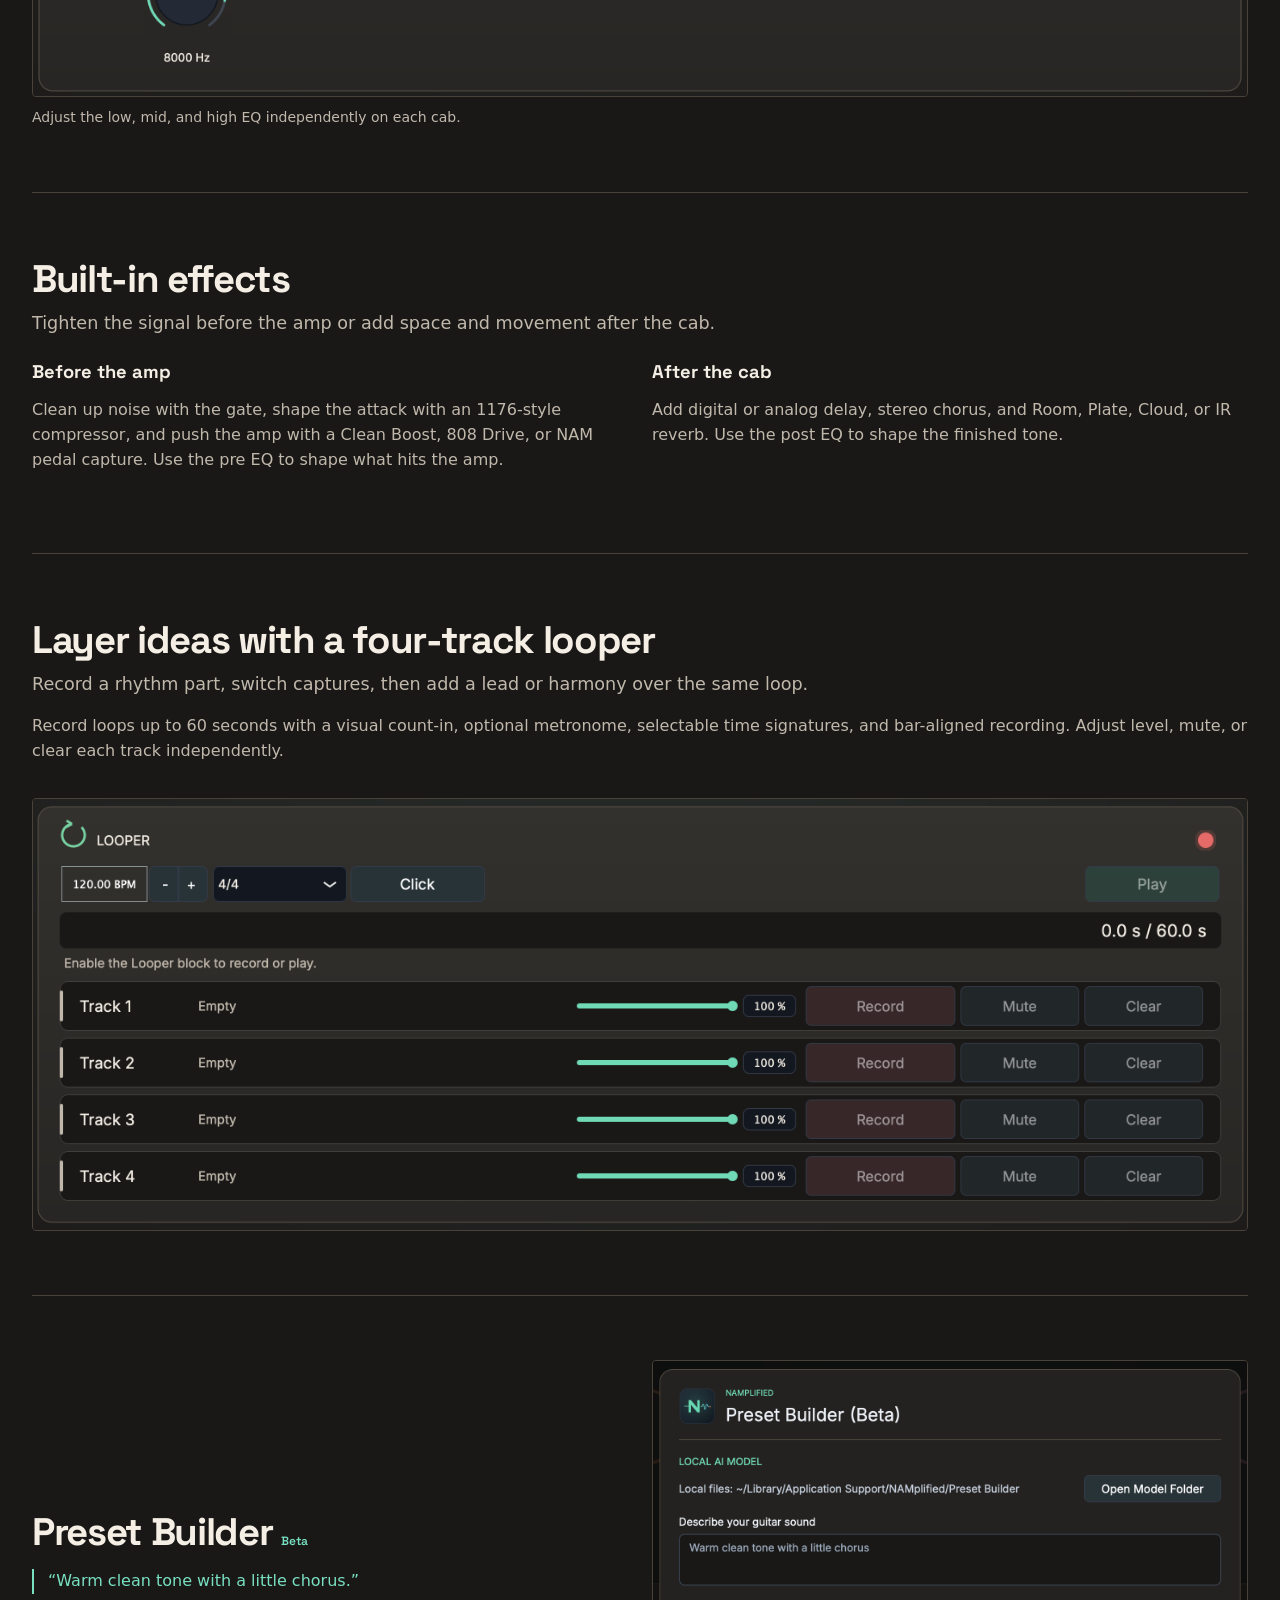
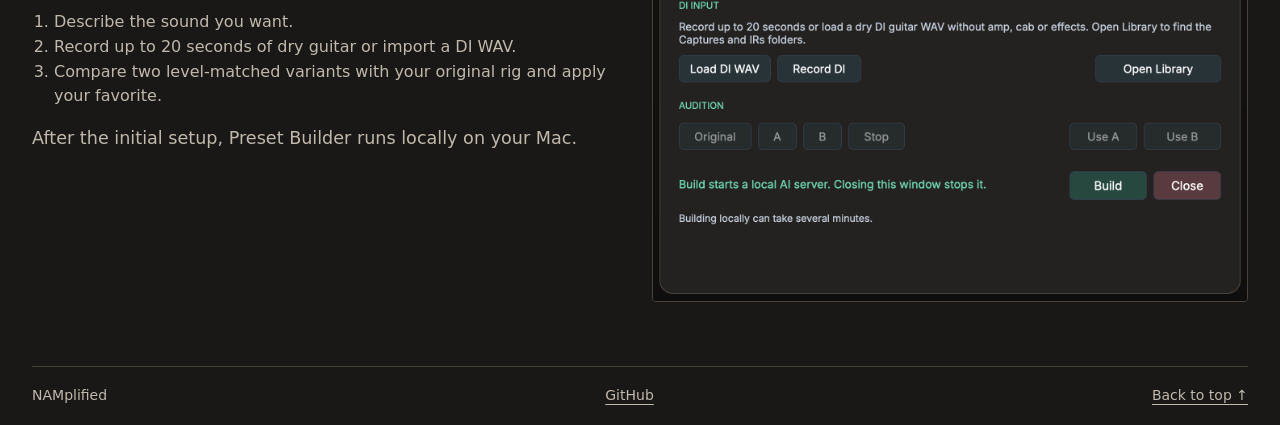
==== commit c1174d78: "Highlight the NAM rig workflow on the homepage" ====
--- a/index.html
+++ b/index.html
@@ -3,8 +3,8 @@
 <head>
 <meta charset="utf-8">
 <meta name="viewport" content="width=device-width, initial-scale=1">
-<meta name="description" content="Build a dual-NAM guitar rig, audition captures with Previous and Next, and layer ideas in a four-track looper. Free for macOS.">
-<title>NAMplified — Guitar rig for macOS</title>
+<meta name="description" content="Blend NAM captures, shape your guitar tone with cab IRs and effects, and compare rigs at matched levels in your DAW. Free for macOS.">
+<title>NAMplified — Shape and compare NAM rigs in your DAW</title>
 <link rel="icon" href="./assets/icon.svg" type="image/svg+xml">
 <link rel="stylesheet" href="./style.css?v=nam-workflows">
 </head>
@@ -22,8 +22,8 @@
 <main>
 <section class="hero wrap" aria-labelledby="headline">
   <div>
-    <h1 id="headline">Run two NAM amps. Push them with a NAM pedal.</h1>
-    <p class="lede">Run your amps in series or parallel. Split lows and highs between the amps, or give each its own cab IR. Compare two setups at matched levels using the same guitar take.</p>
+    <h1 id="headline">Shape and compare NAM rigs in your DAW</h1>
+    <p class="lede">Blend two NAM amps, shape your tone with cab IRs, pedals and effects, then compare two rigs at matched levels using the same guitar take.</p>
   </div>
   <div class="hero-download">
     <a class="button" href="./download.html">Download 1.1.0 for macOS ↓</a>
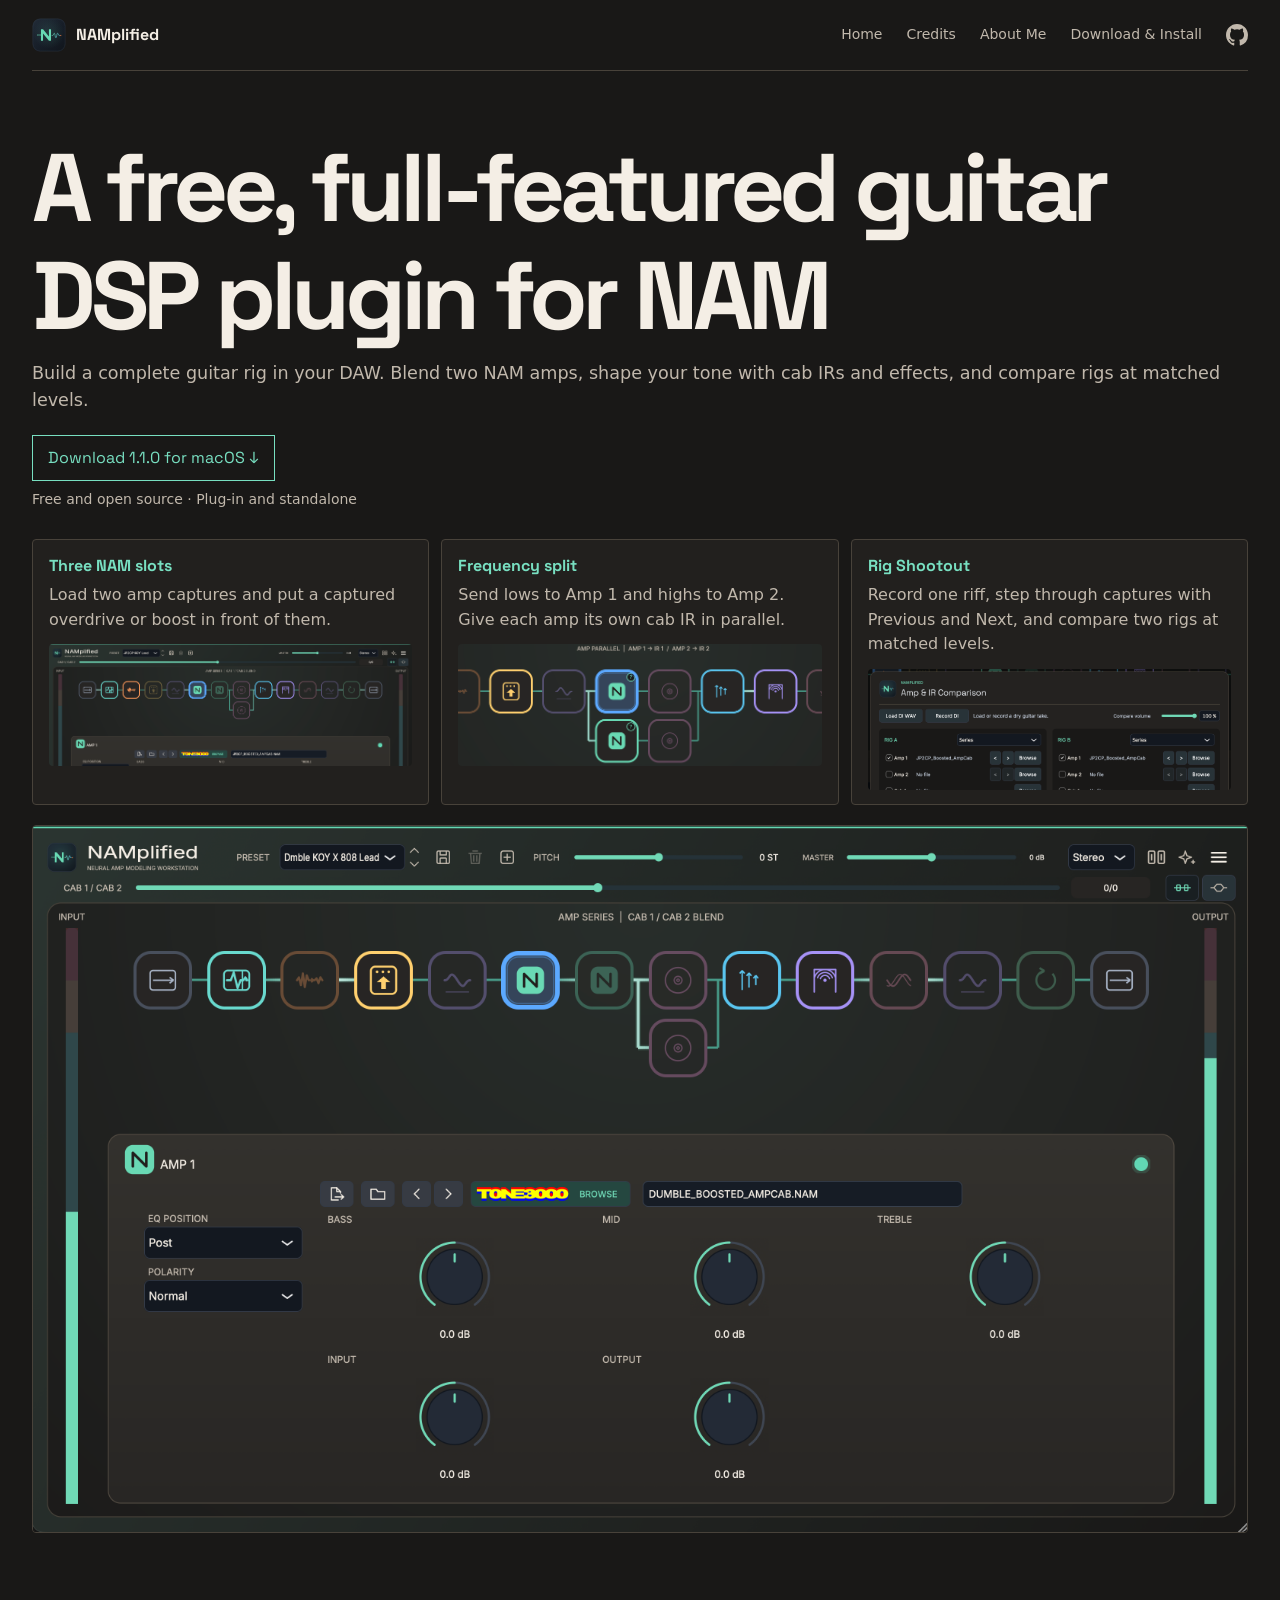
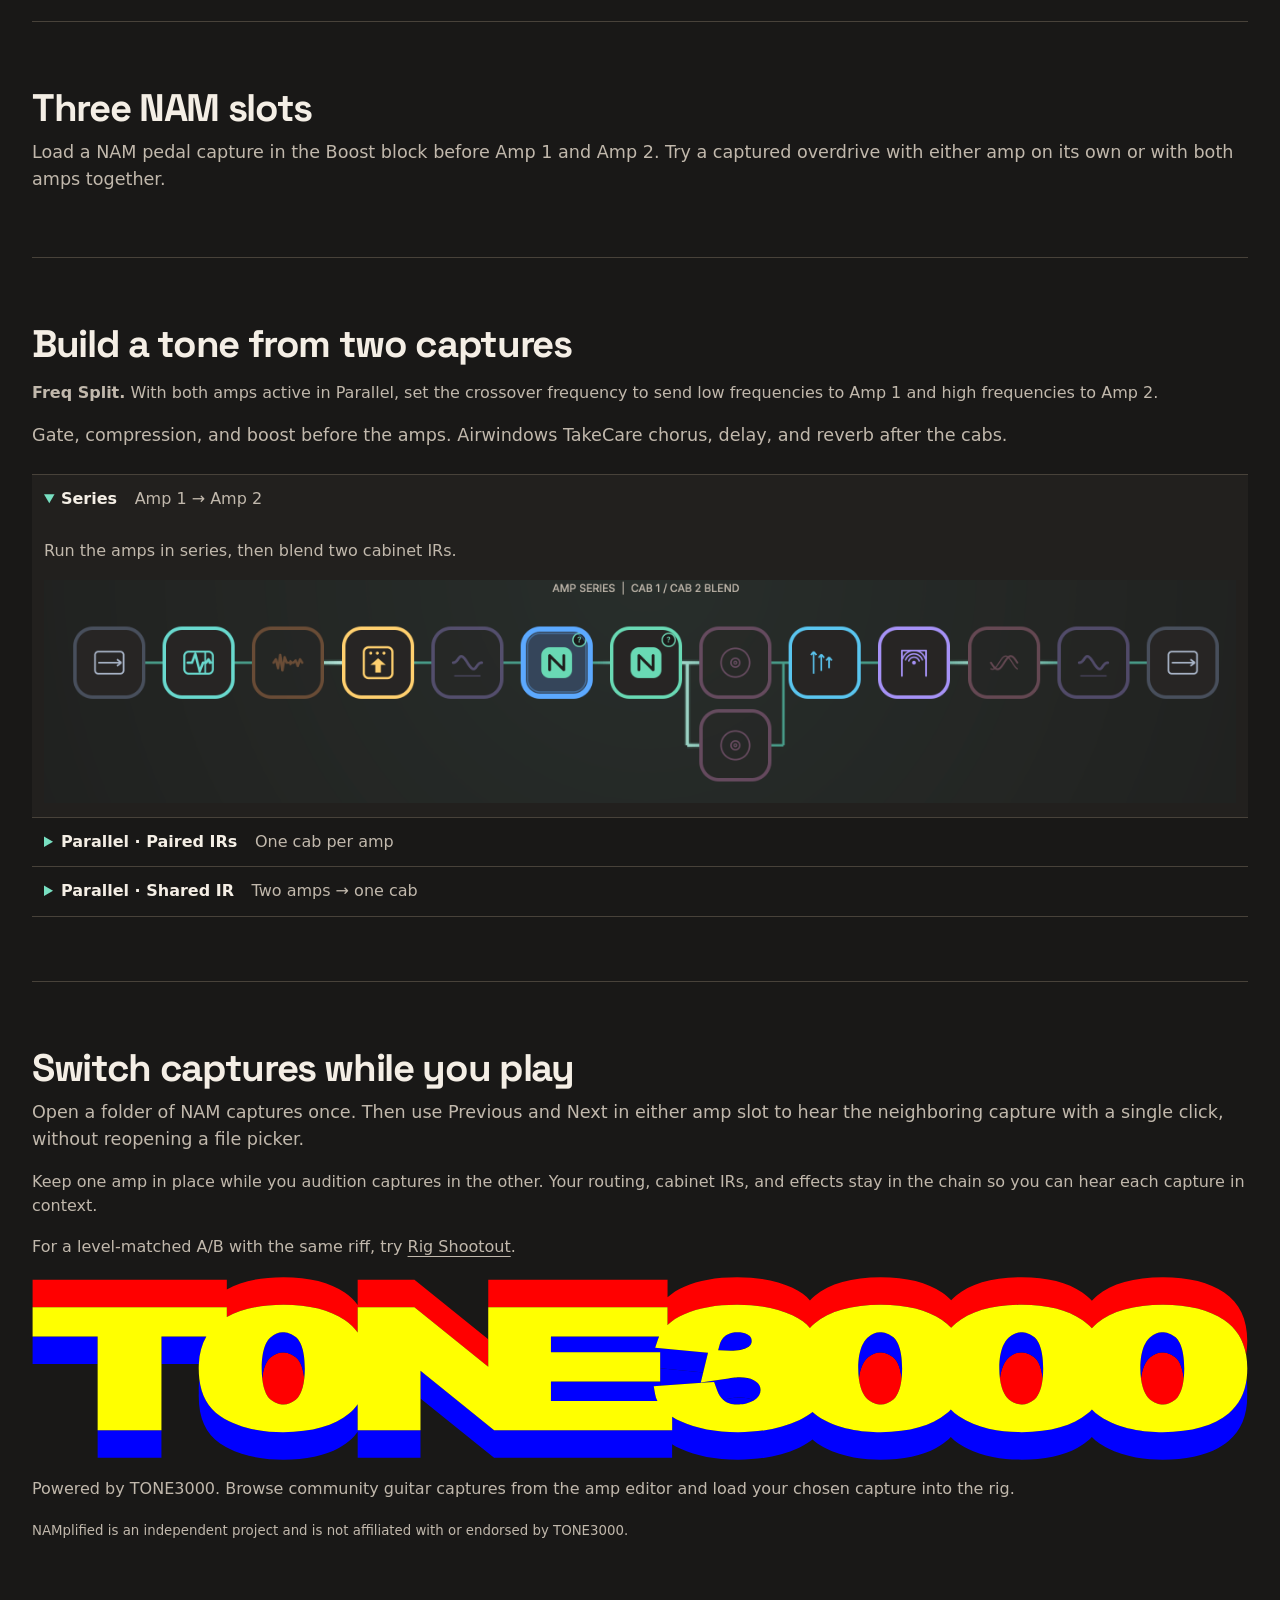
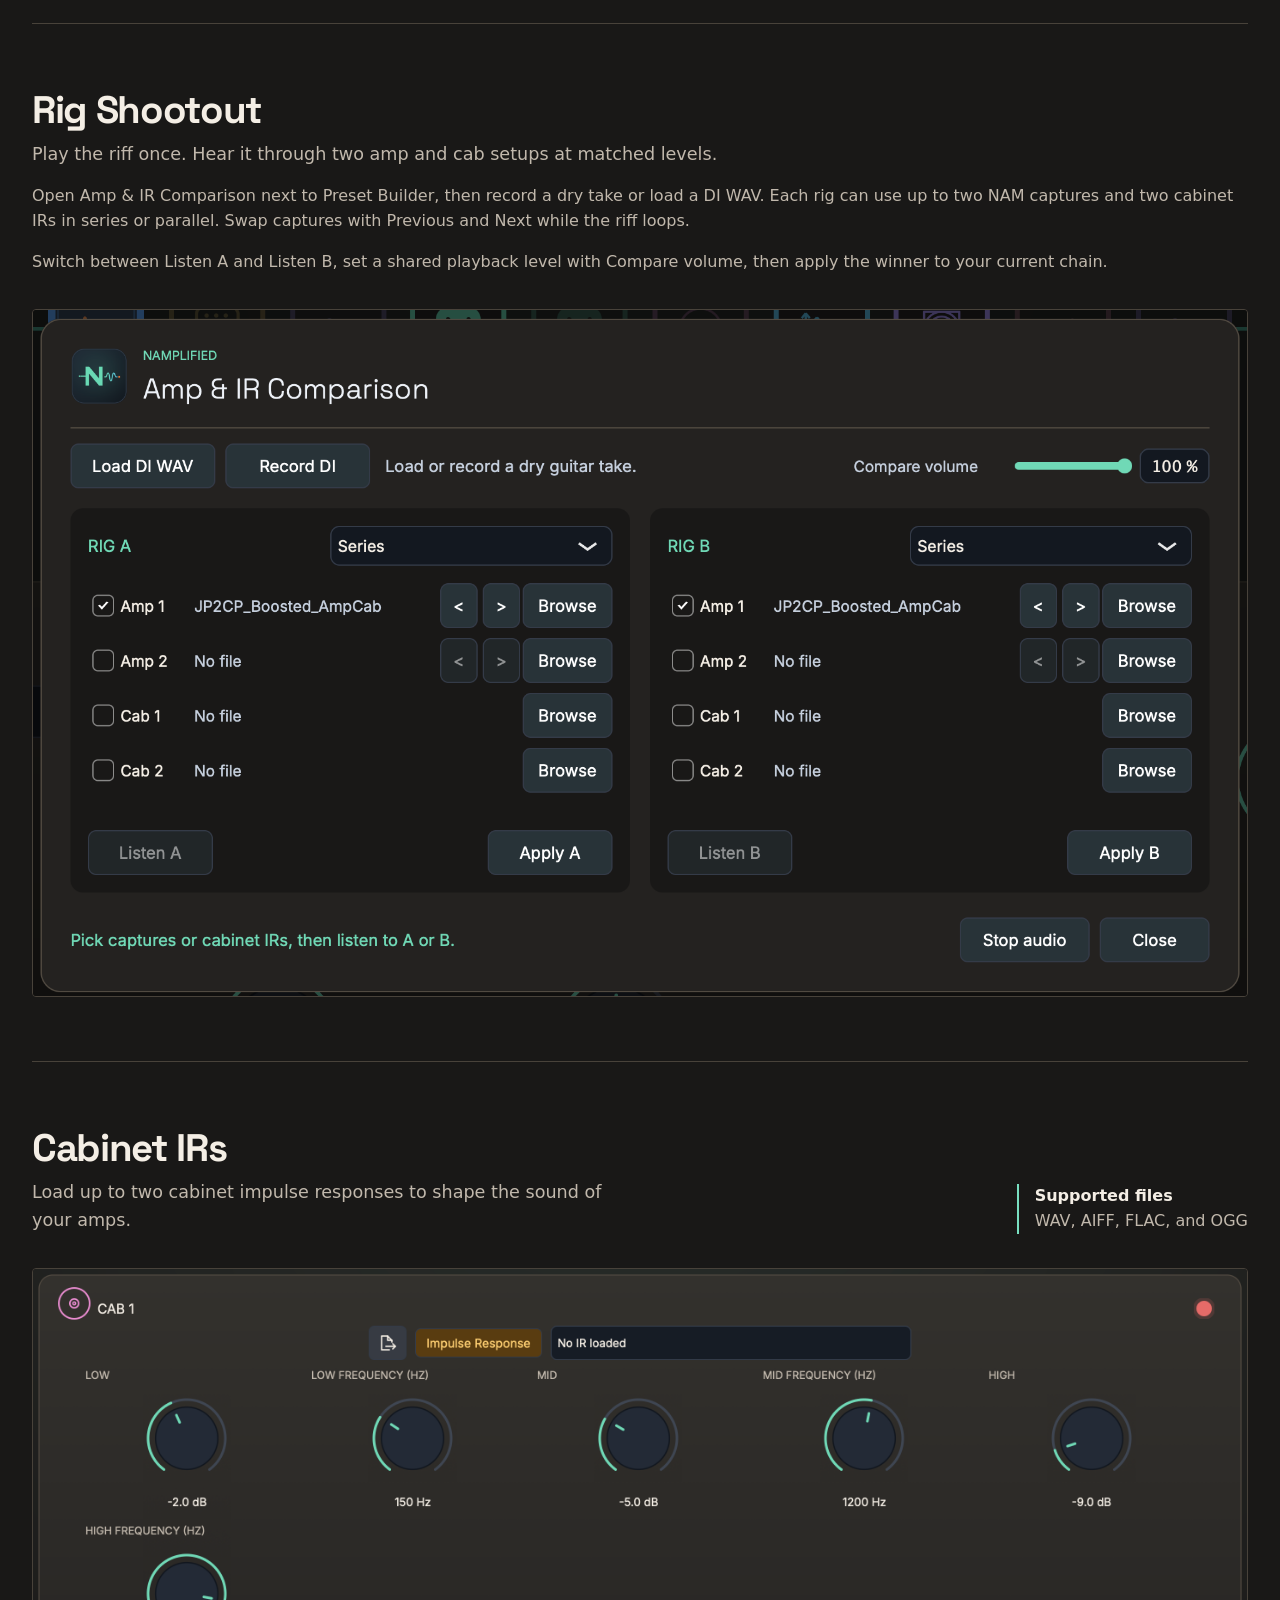
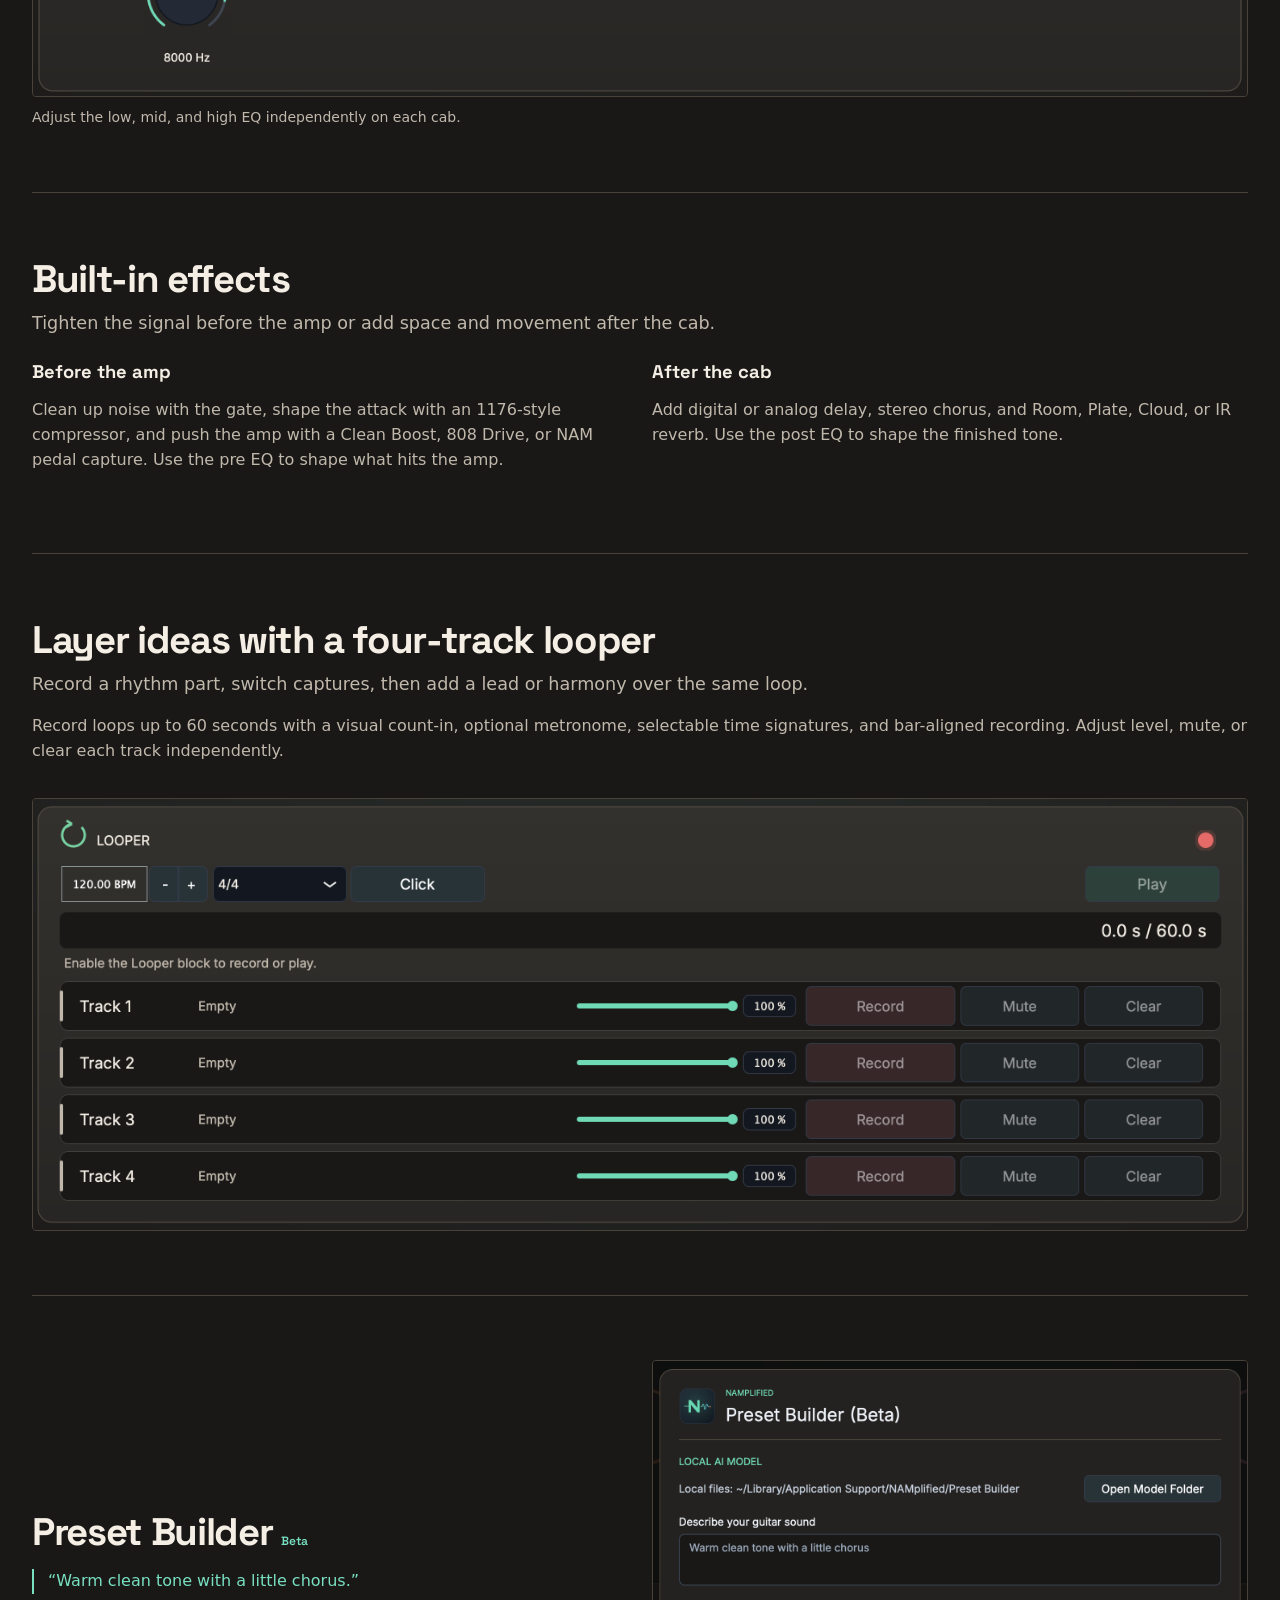
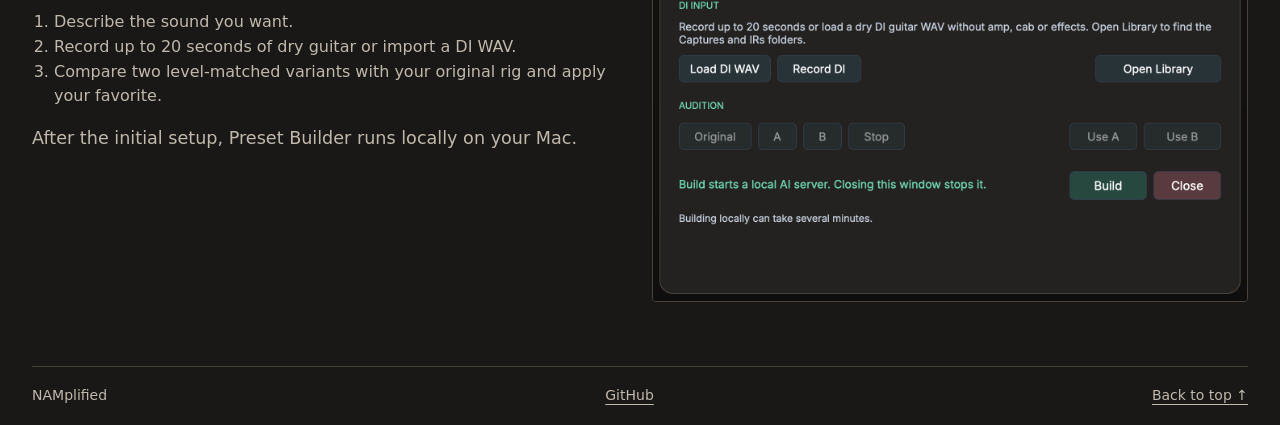
==== commit 497785aa: "Present NAMplified as a full-featured guitar DSP plugin" ====
--- a/index.html
+++ b/index.html
@@ -3,8 +3,8 @@
 <head>
 <meta charset="utf-8">
 <meta name="viewport" content="width=device-width, initial-scale=1">
-<meta name="description" content="Blend NAM captures, shape your guitar tone with cab IRs and effects, and compare rigs at matched levels in your DAW. Free for macOS.">
-<title>NAMplified — Shape and compare NAM rigs in your DAW</title>
+<meta name="description" content="A free, full-featured guitar DSP plugin for NAM. Blend two amps, shape your tone with cab IRs and effects, and compare rigs at matched levels in your DAW.">
+<title>NAMplified — Free guitar DSP plugin for NAM</title>
 <link rel="icon" href="./assets/icon.svg" type="image/svg+xml">
 <link rel="stylesheet" href="./style.css?v=nam-workflows">
 </head>
@@ -22,8 +22,8 @@
 <main>
 <section class="hero wrap" aria-labelledby="headline">
   <div>
-    <h1 id="headline">Shape and compare NAM rigs in your DAW</h1>
-    <p class="lede">Blend two NAM amps, shape your tone with cab IRs, pedals and effects, then compare two rigs at matched levels using the same guitar take.</p>
+    <h1 id="headline">A free, full-featured guitar DSP plugin for NAM</h1>
+    <p class="lede">Build a complete guitar rig in your DAW. Blend two NAM amps, shape your tone with cab IRs and effects, and compare rigs at matched levels.</p>
   </div>
   <div class="hero-download">
     <a class="button" href="./download.html">Download 1.1.0 for macOS ↓</a>
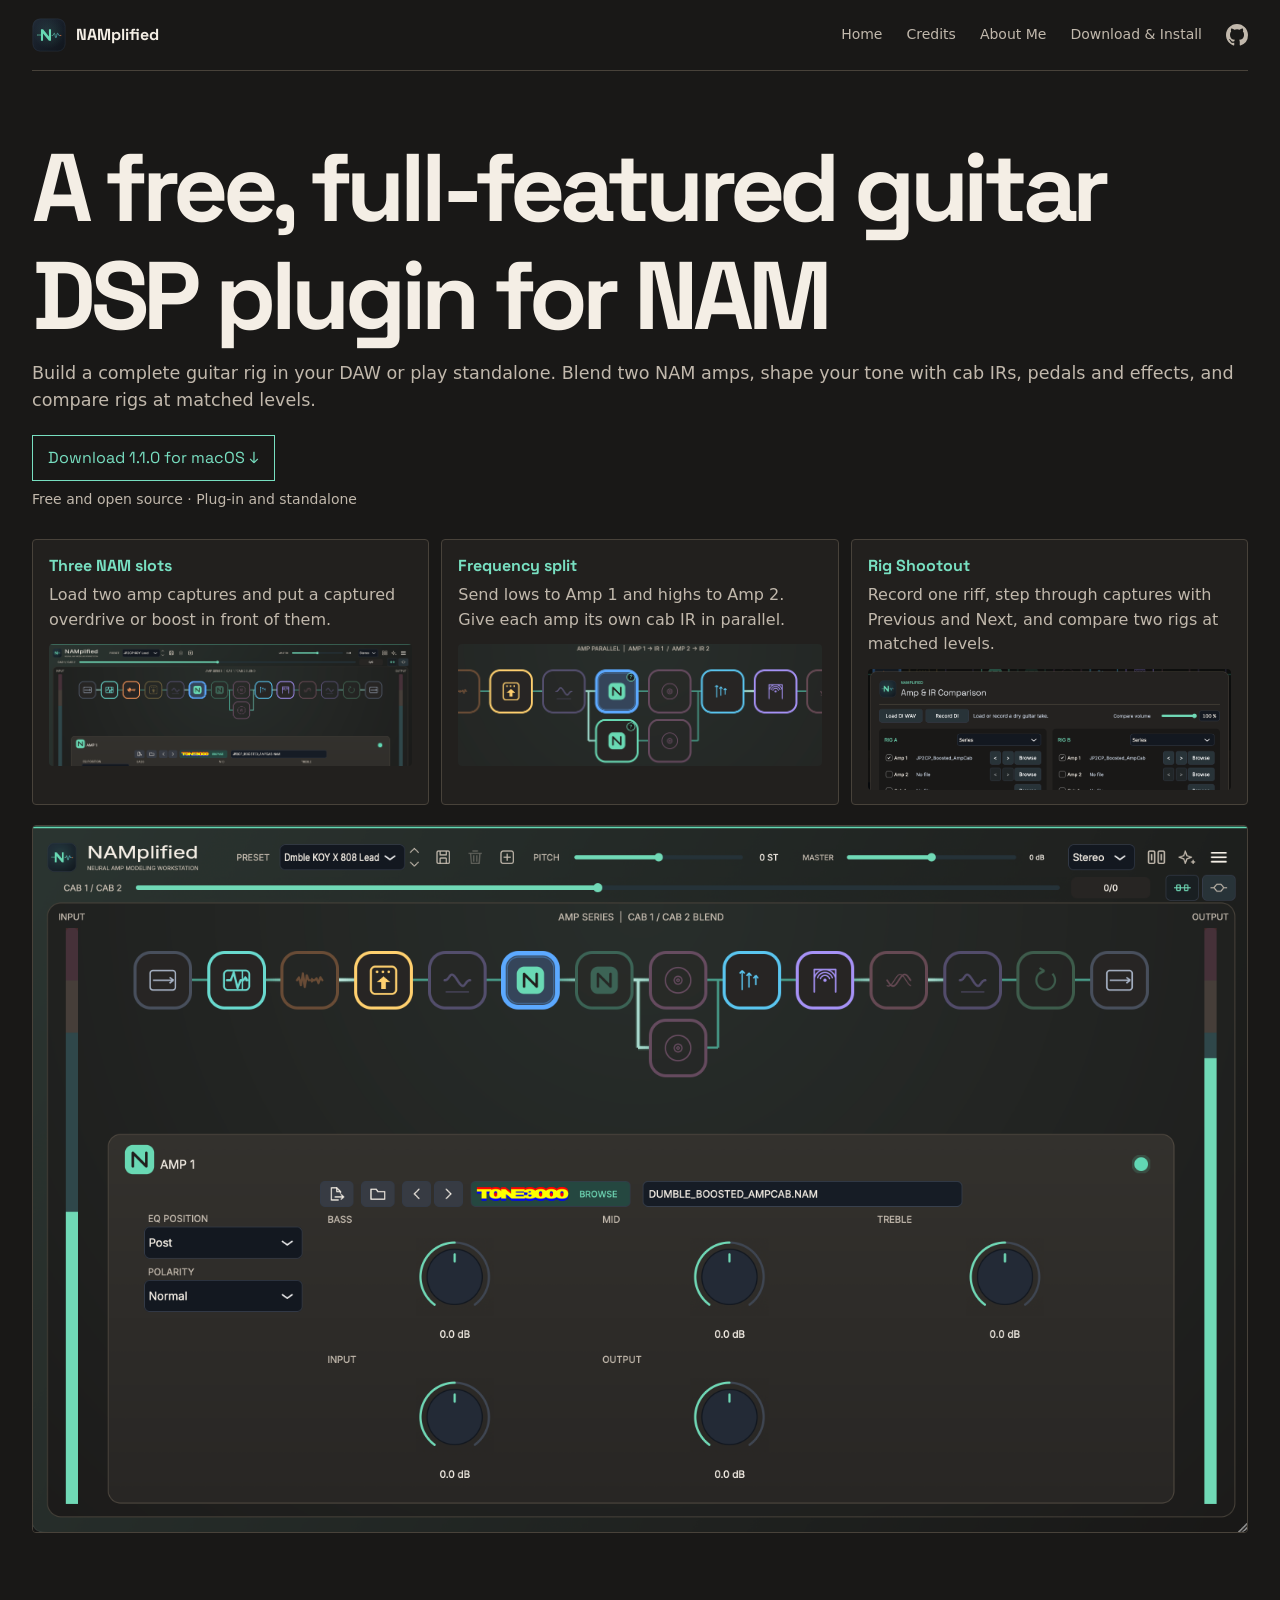
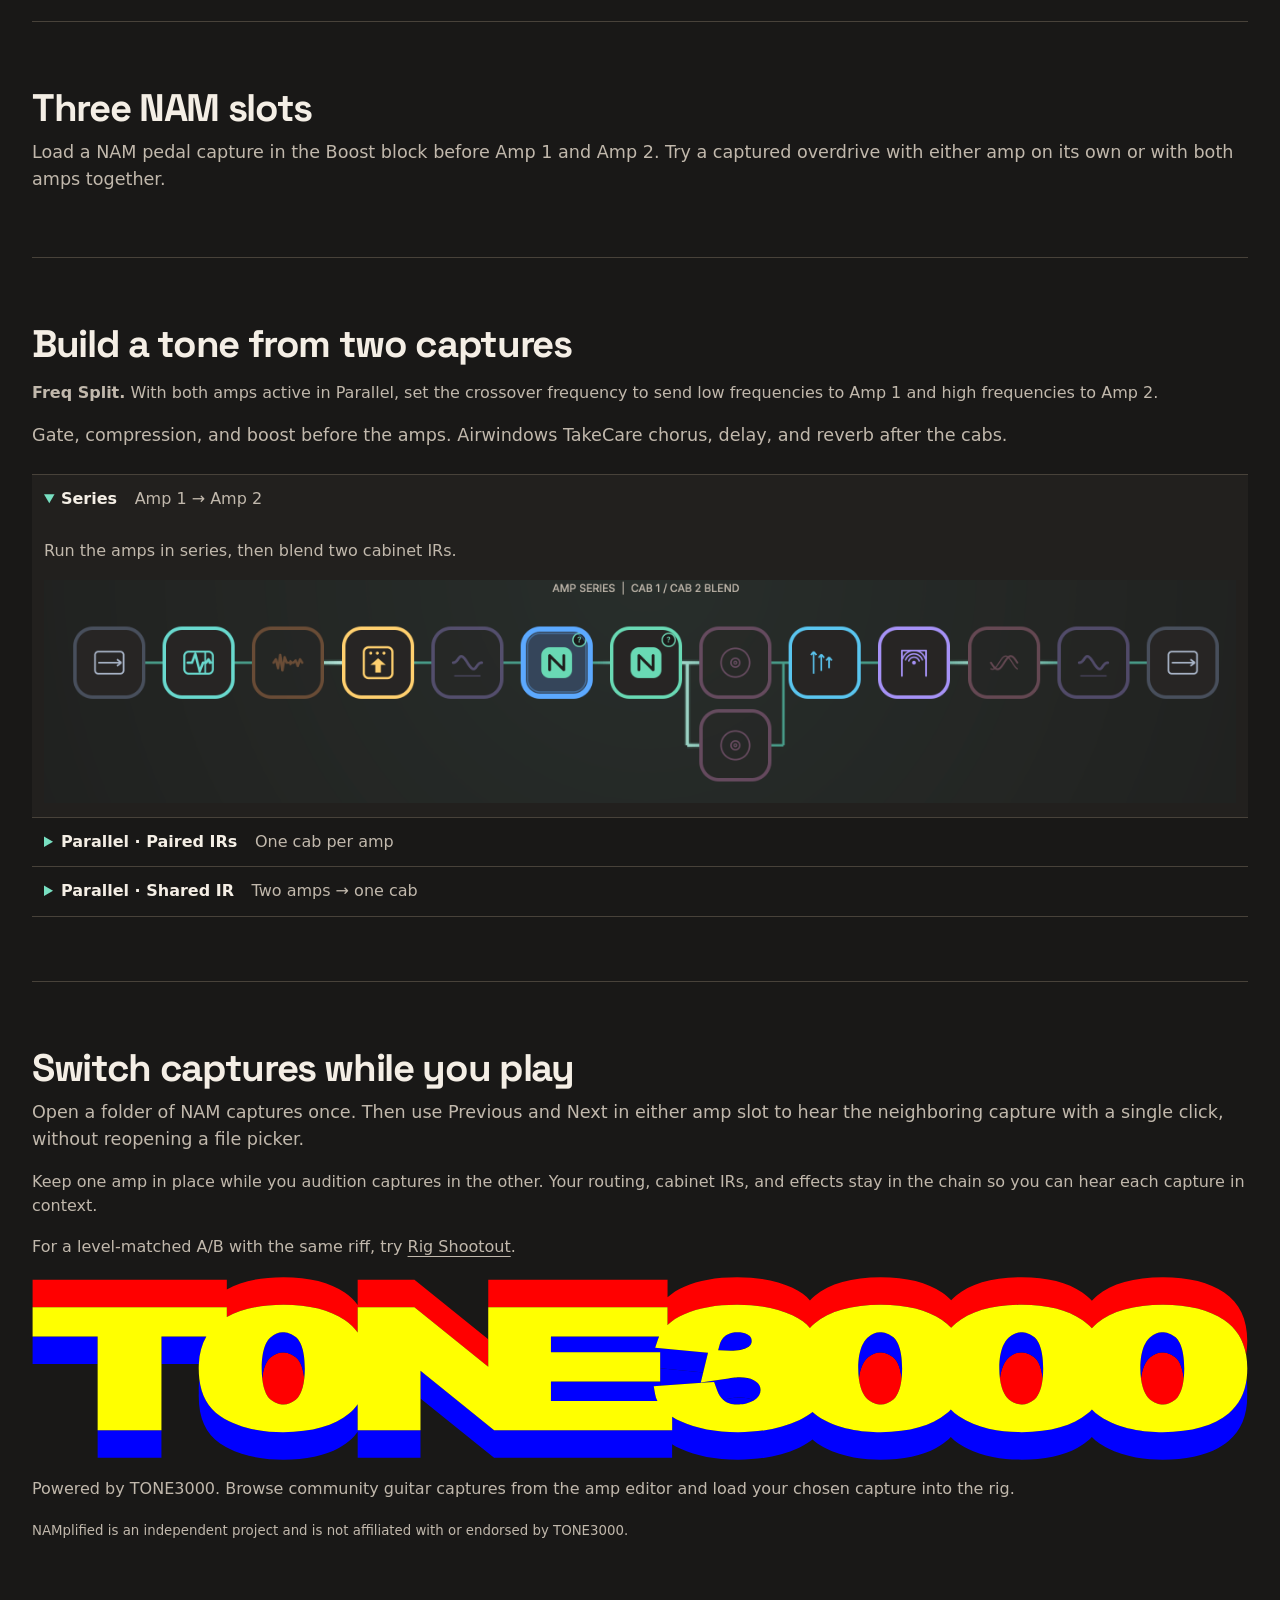
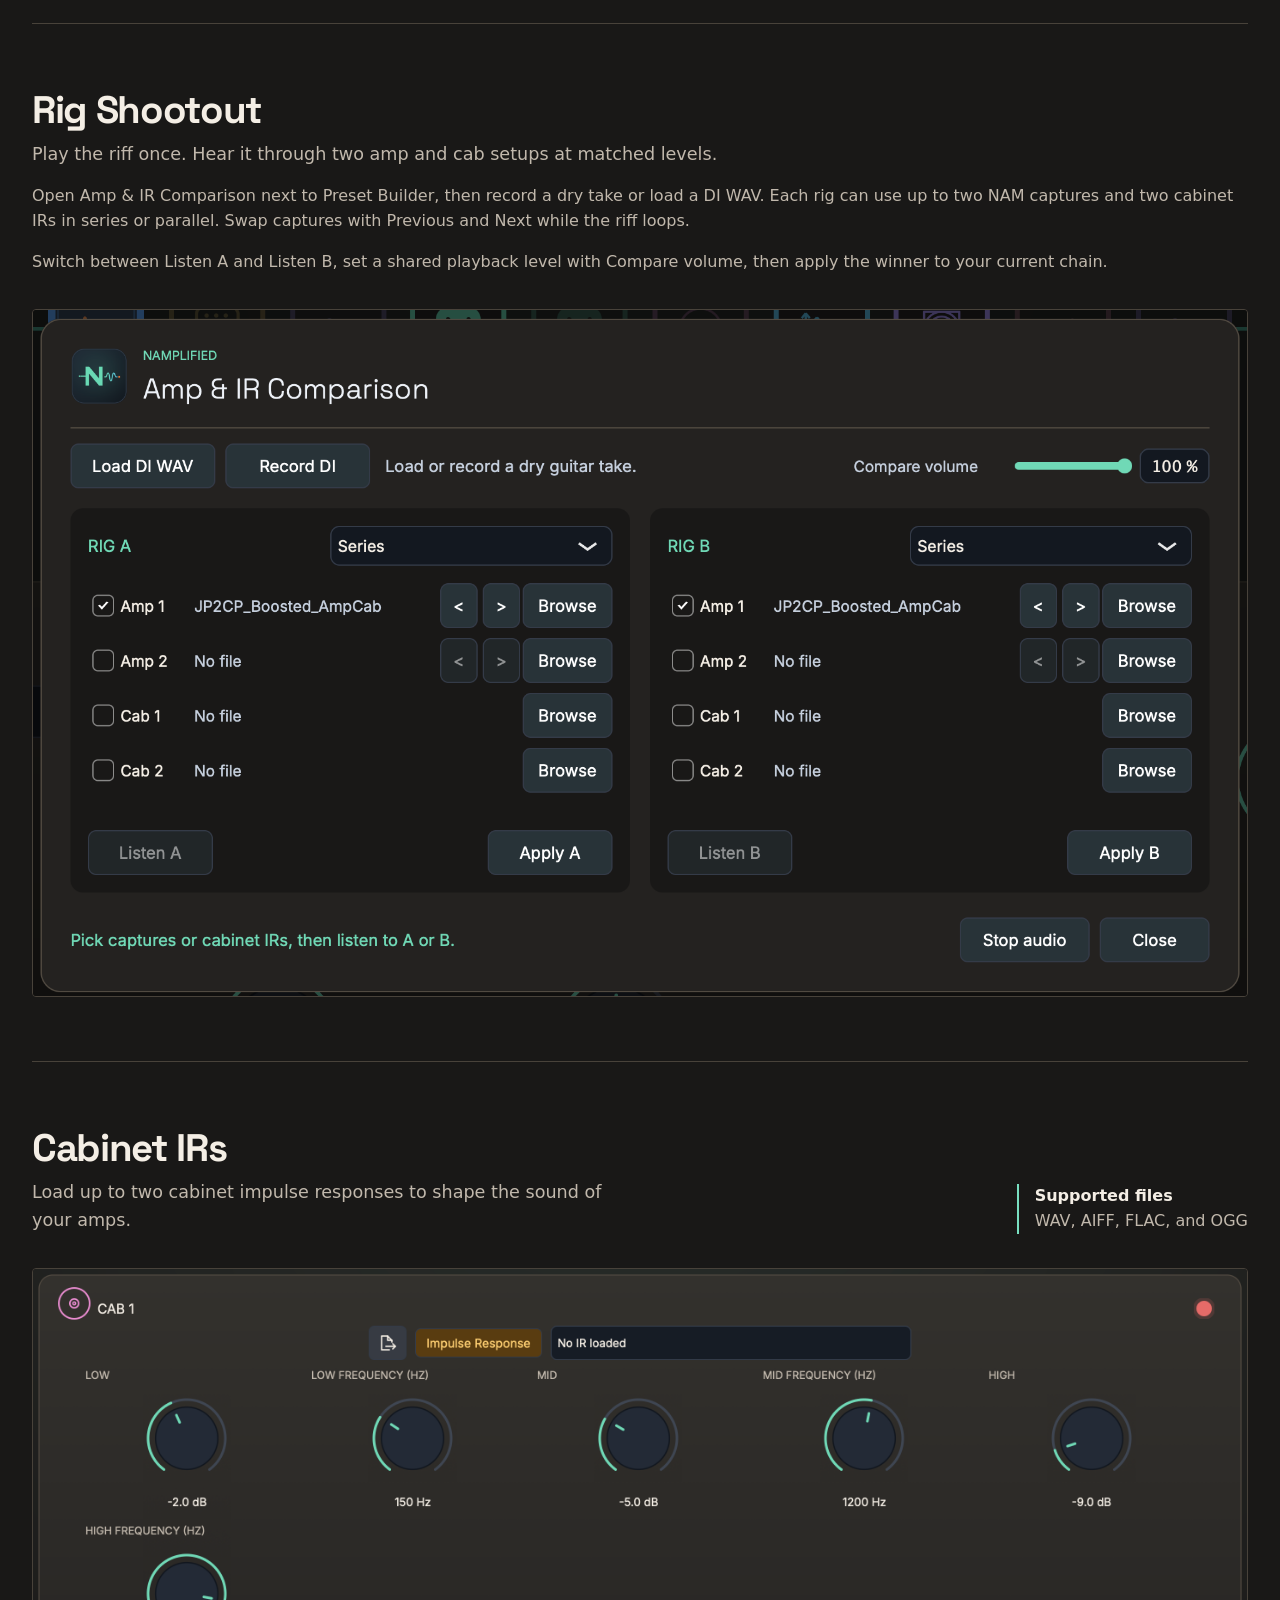
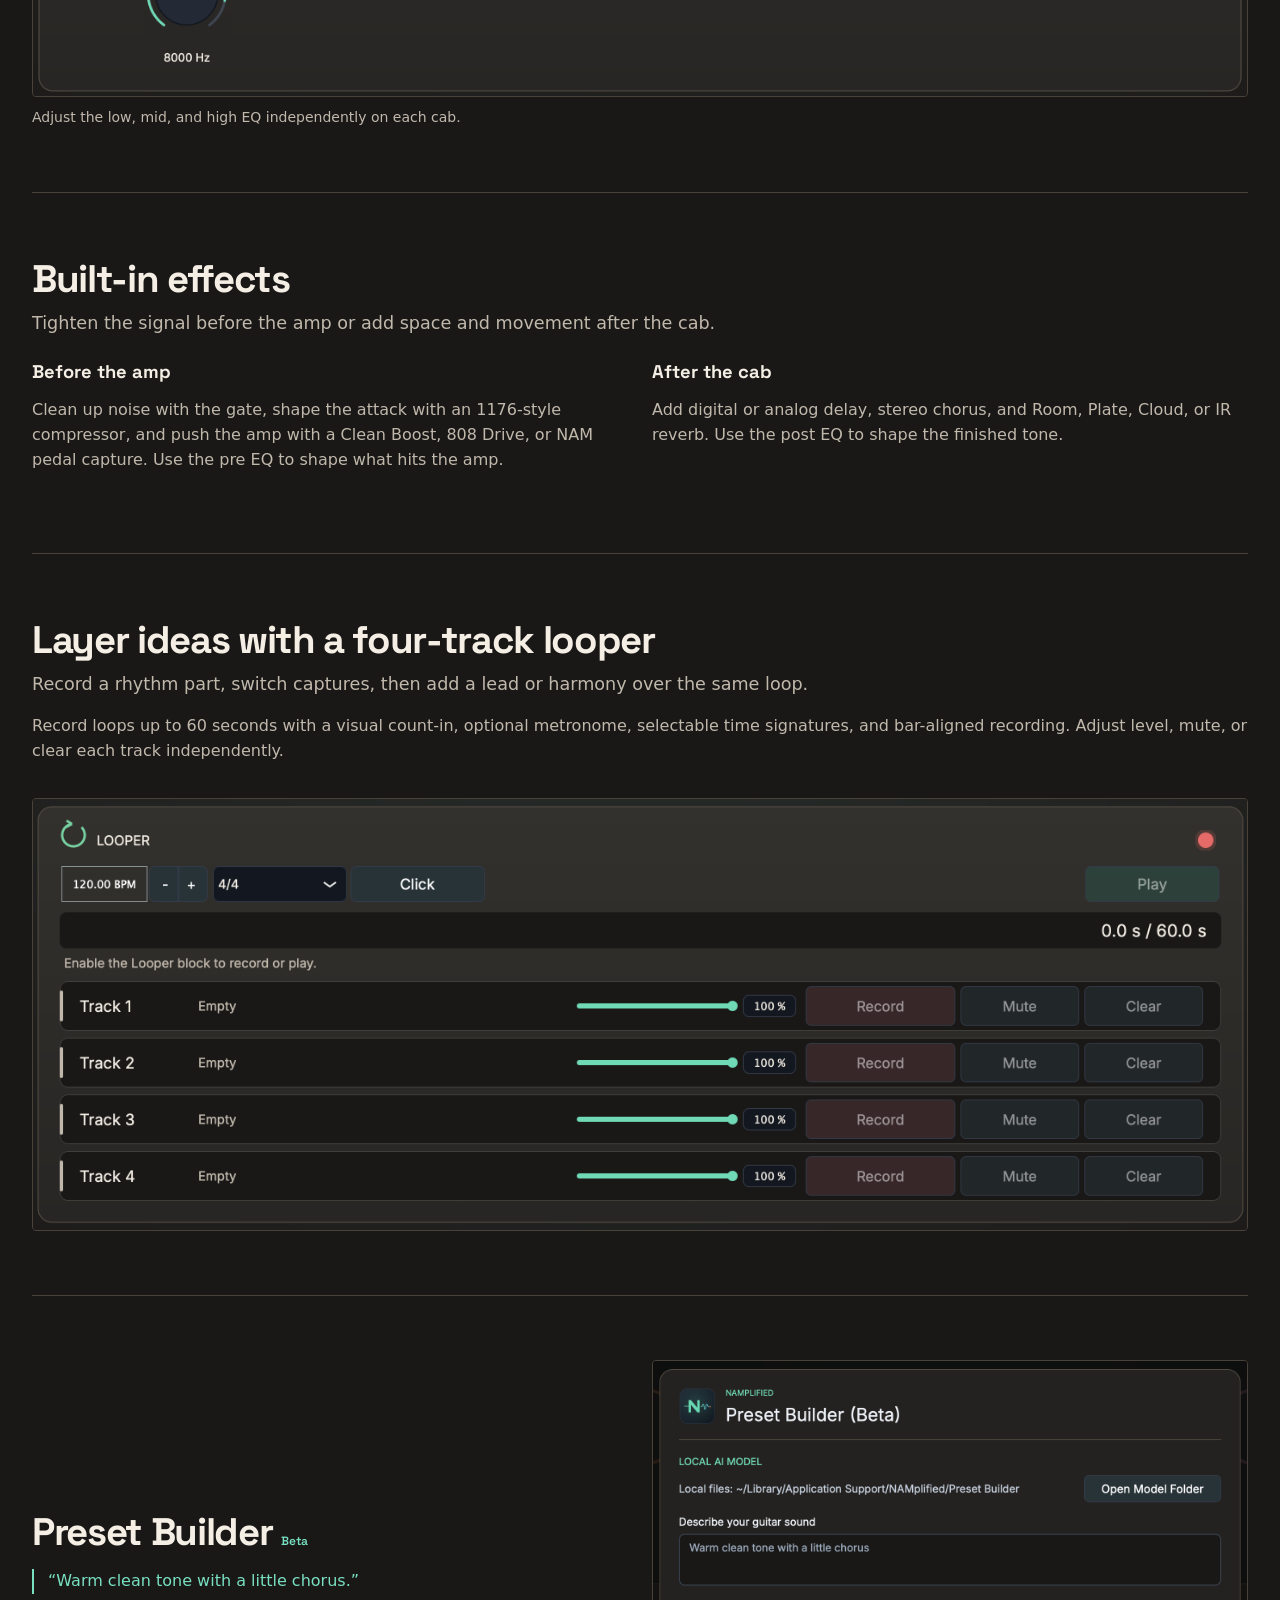
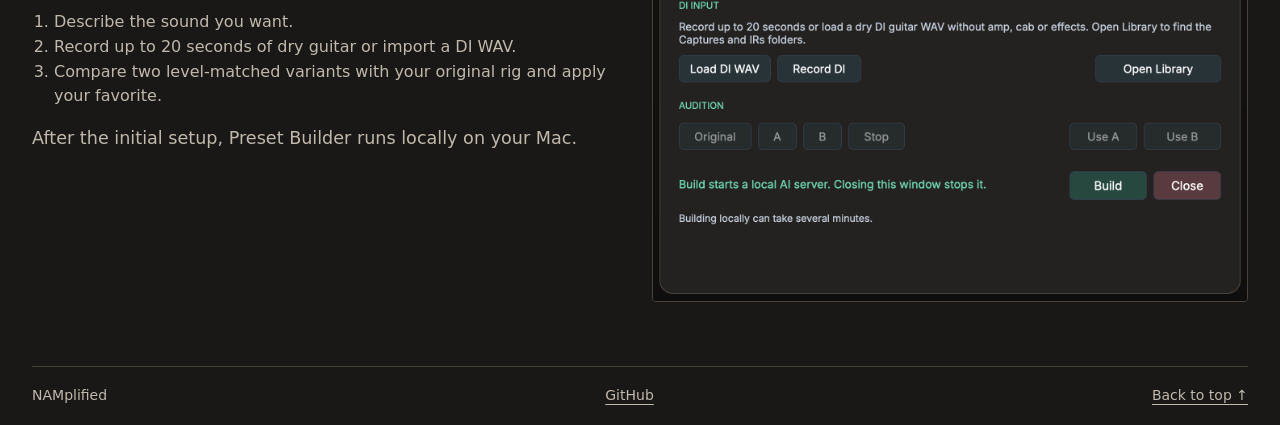
==== commit a699cdca: "Include standalone in the homepage description" ====
--- a/index.html
+++ b/index.html
@@ -3,7 +3,7 @@
 <head>
 <meta charset="utf-8">
 <meta name="viewport" content="width=device-width, initial-scale=1">
-<meta name="description" content="A free, full-featured guitar DSP plugin for NAM. Blend two amps, shape your tone with cab IRs and effects, and compare rigs at matched levels in your DAW.">
+<meta name="description" content="A free, full-featured guitar DSP for NAM. Blend amps, shape your tone and compare rigs at matched levels in your DAW or in the standalone app.">
 <title>NAMplified — Free guitar DSP plugin for NAM</title>
 <link rel="icon" href="./assets/icon.svg" type="image/svg+xml">
 <link rel="stylesheet" href="./style.css?v=nam-workflows">
@@ -23,7 +23,7 @@
 <section class="hero wrap" aria-labelledby="headline">
   <div>
     <h1 id="headline">A free, full-featured guitar DSP plugin for NAM</h1>
-    <p class="lede">Build a complete guitar rig in your DAW. Blend two NAM amps, shape your tone with cab IRs and effects, and compare rigs at matched levels.</p>
+    <p class="lede">Build a complete guitar rig in your DAW or play standalone. Blend two NAM amps, shape your tone with cab IRs, pedals and effects, and compare rigs at matched levels.</p>
   </div>
   <div class="hero-download">
     <a class="button" href="./download.html">Download 1.1.0 for macOS ↓</a>
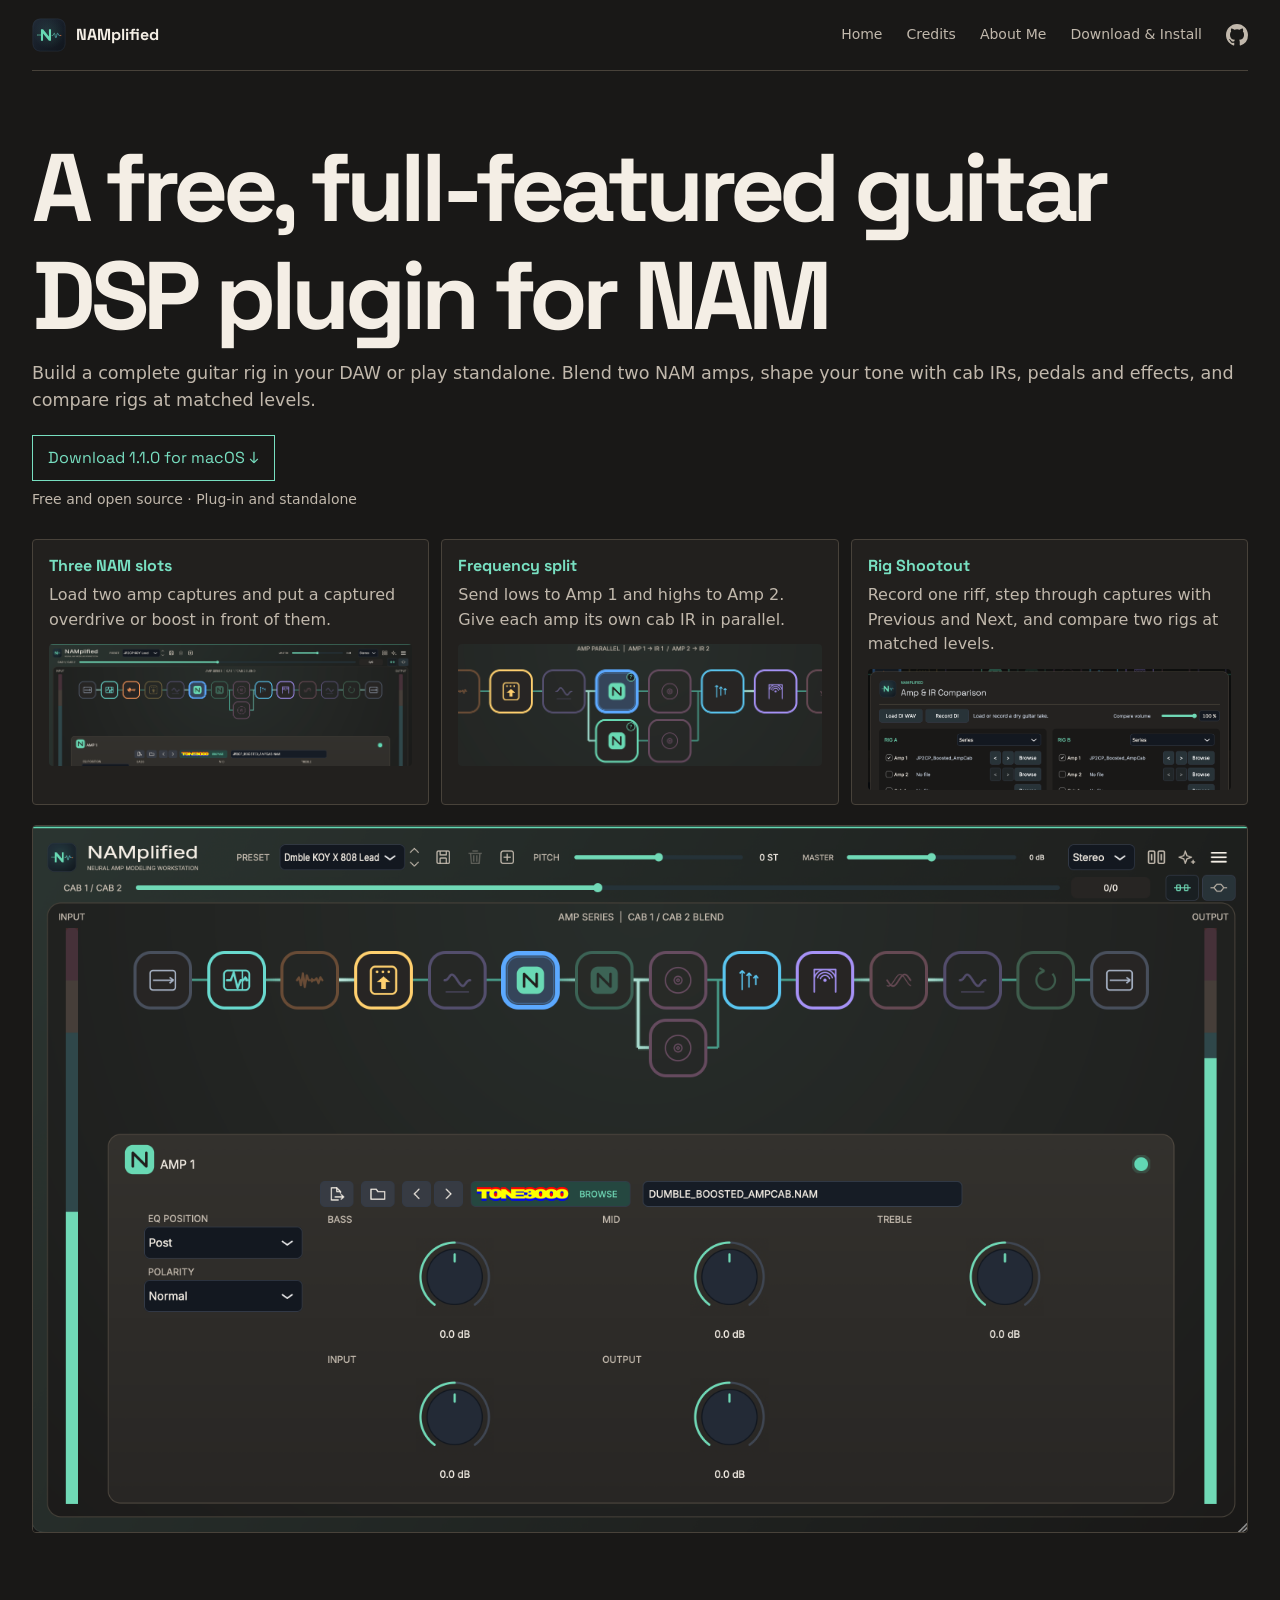
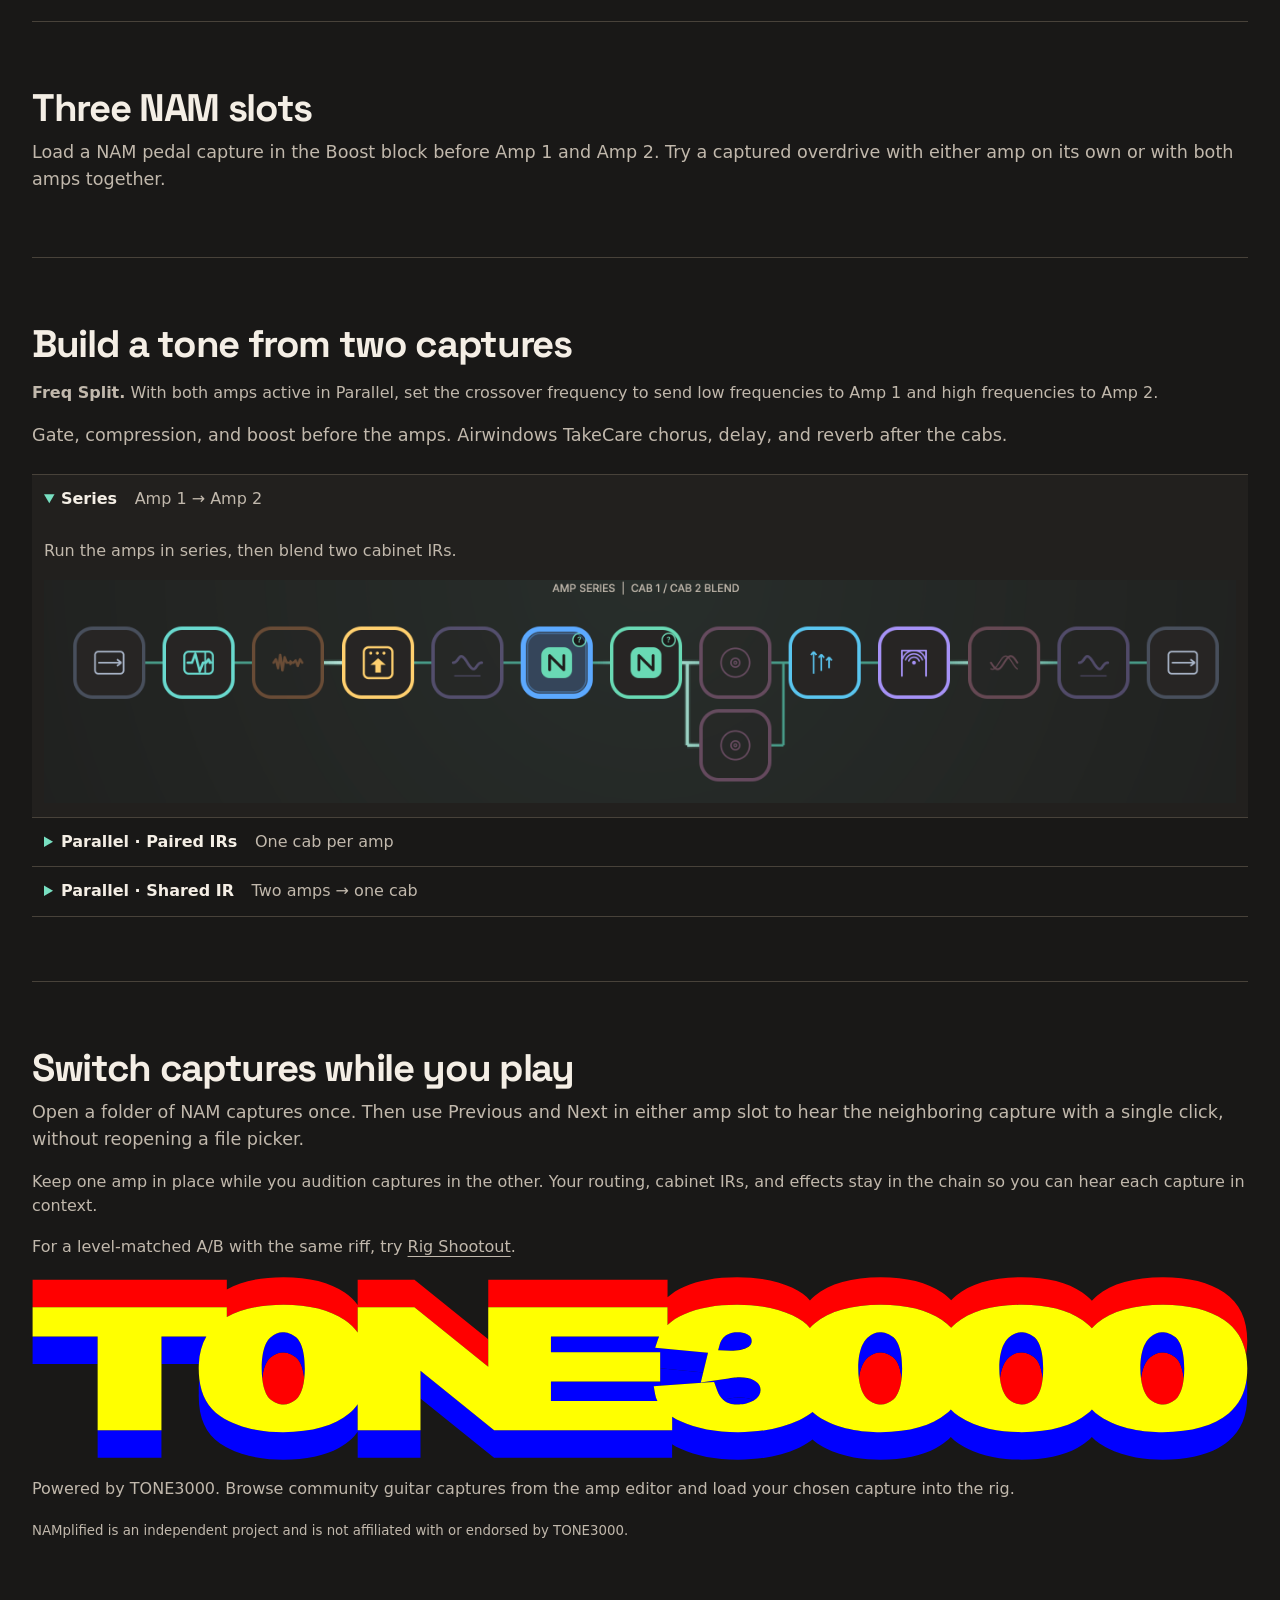
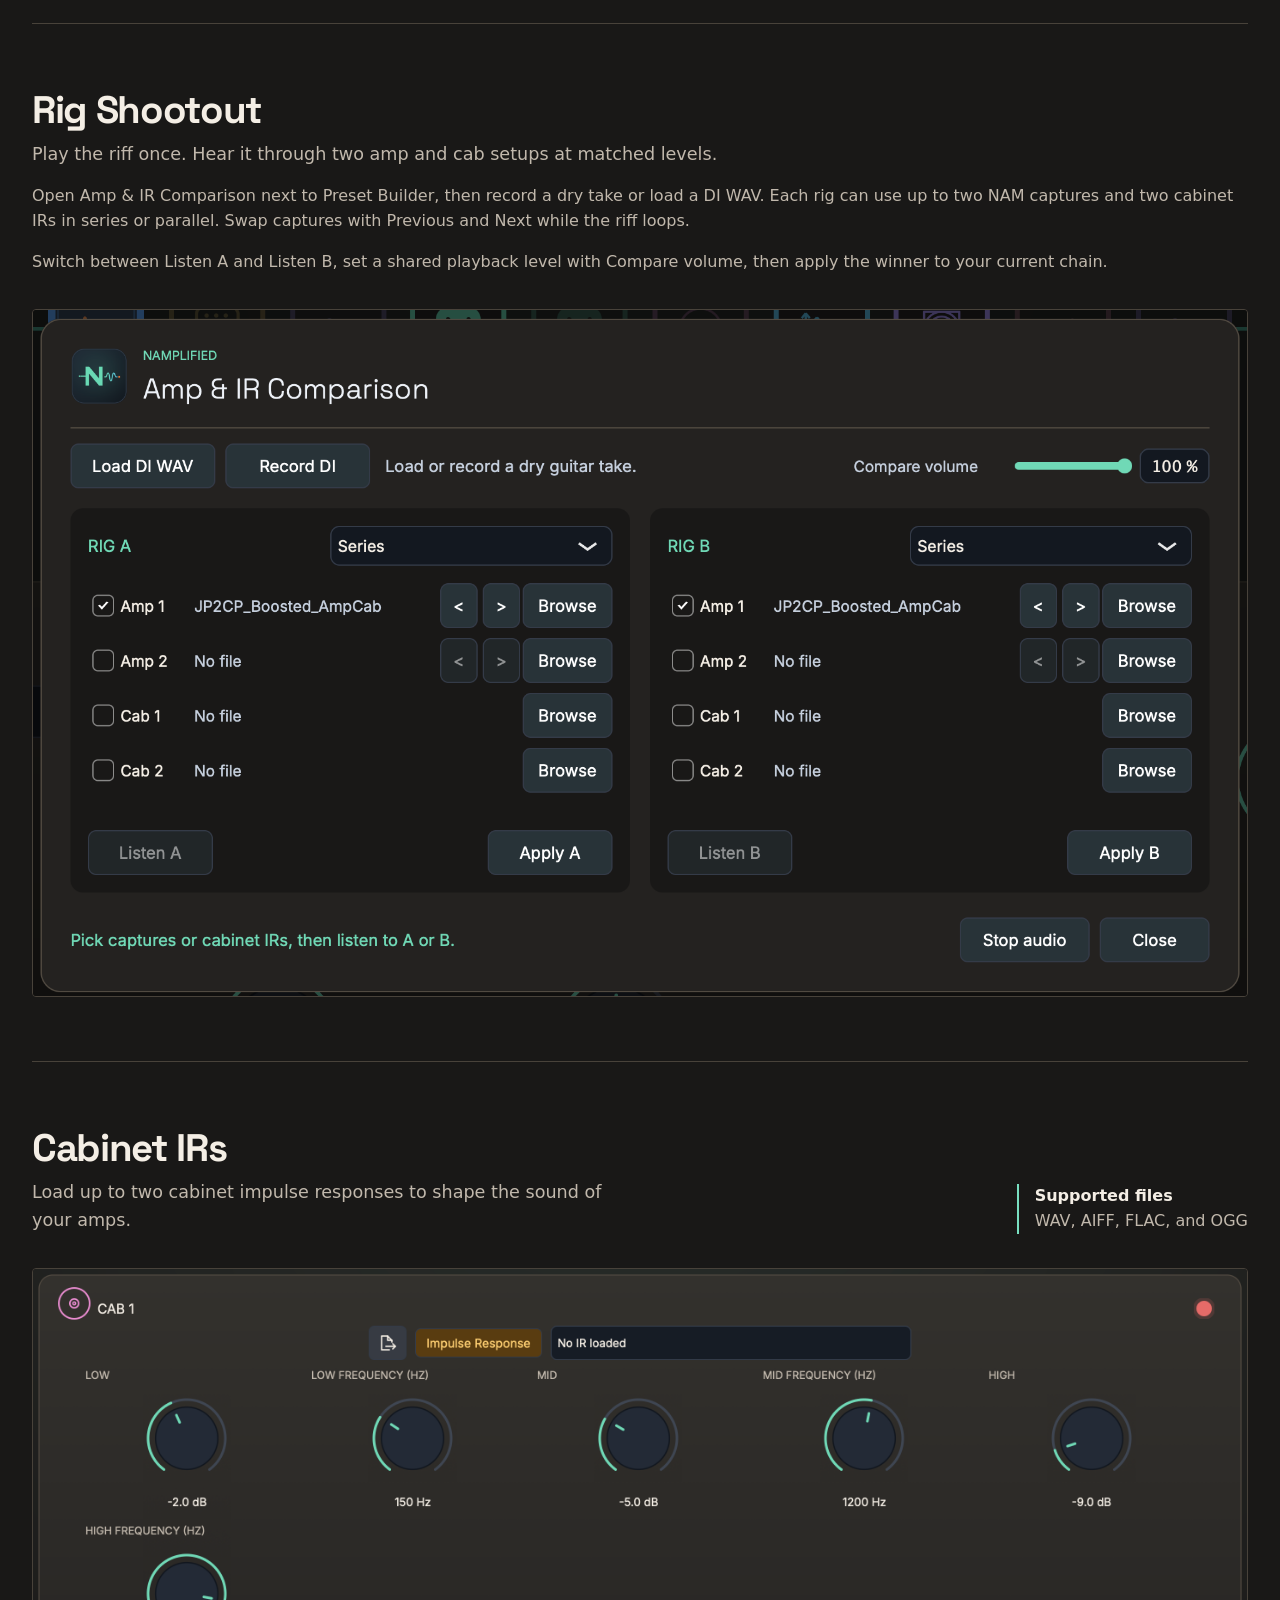
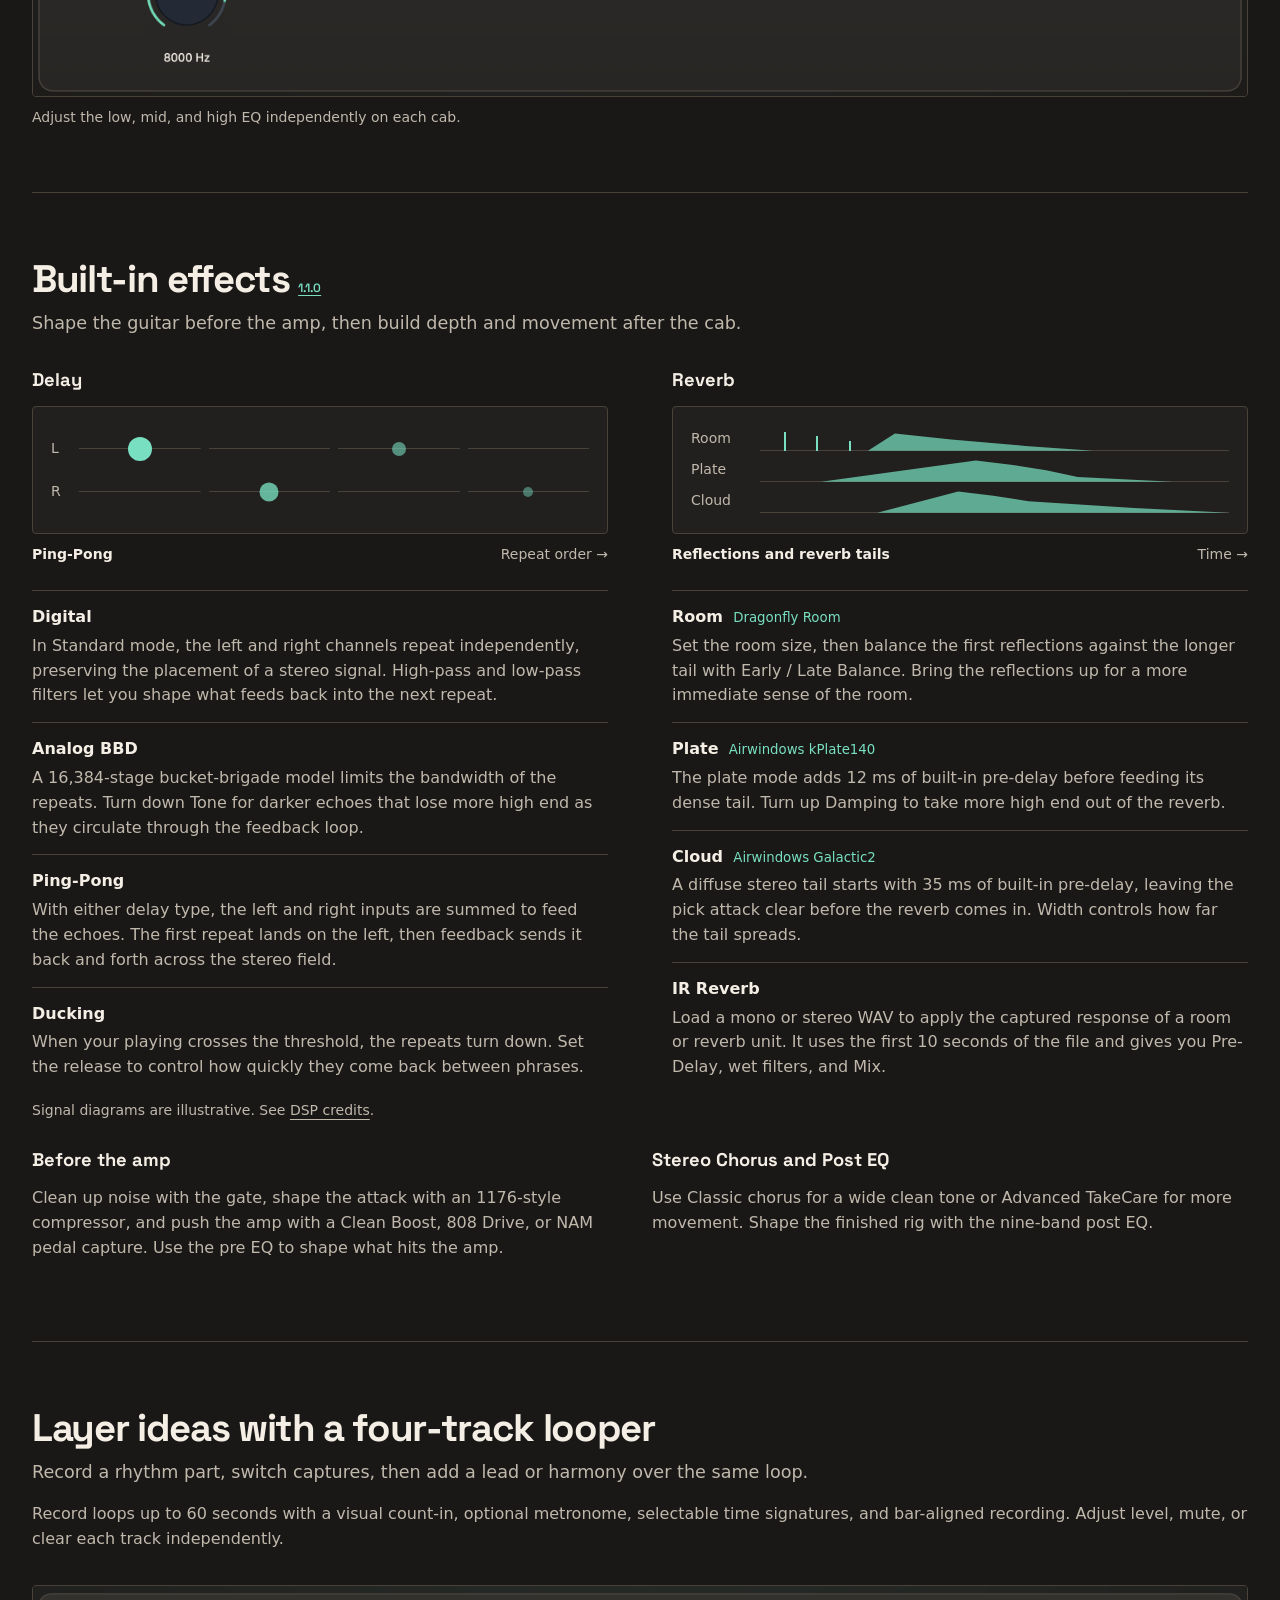
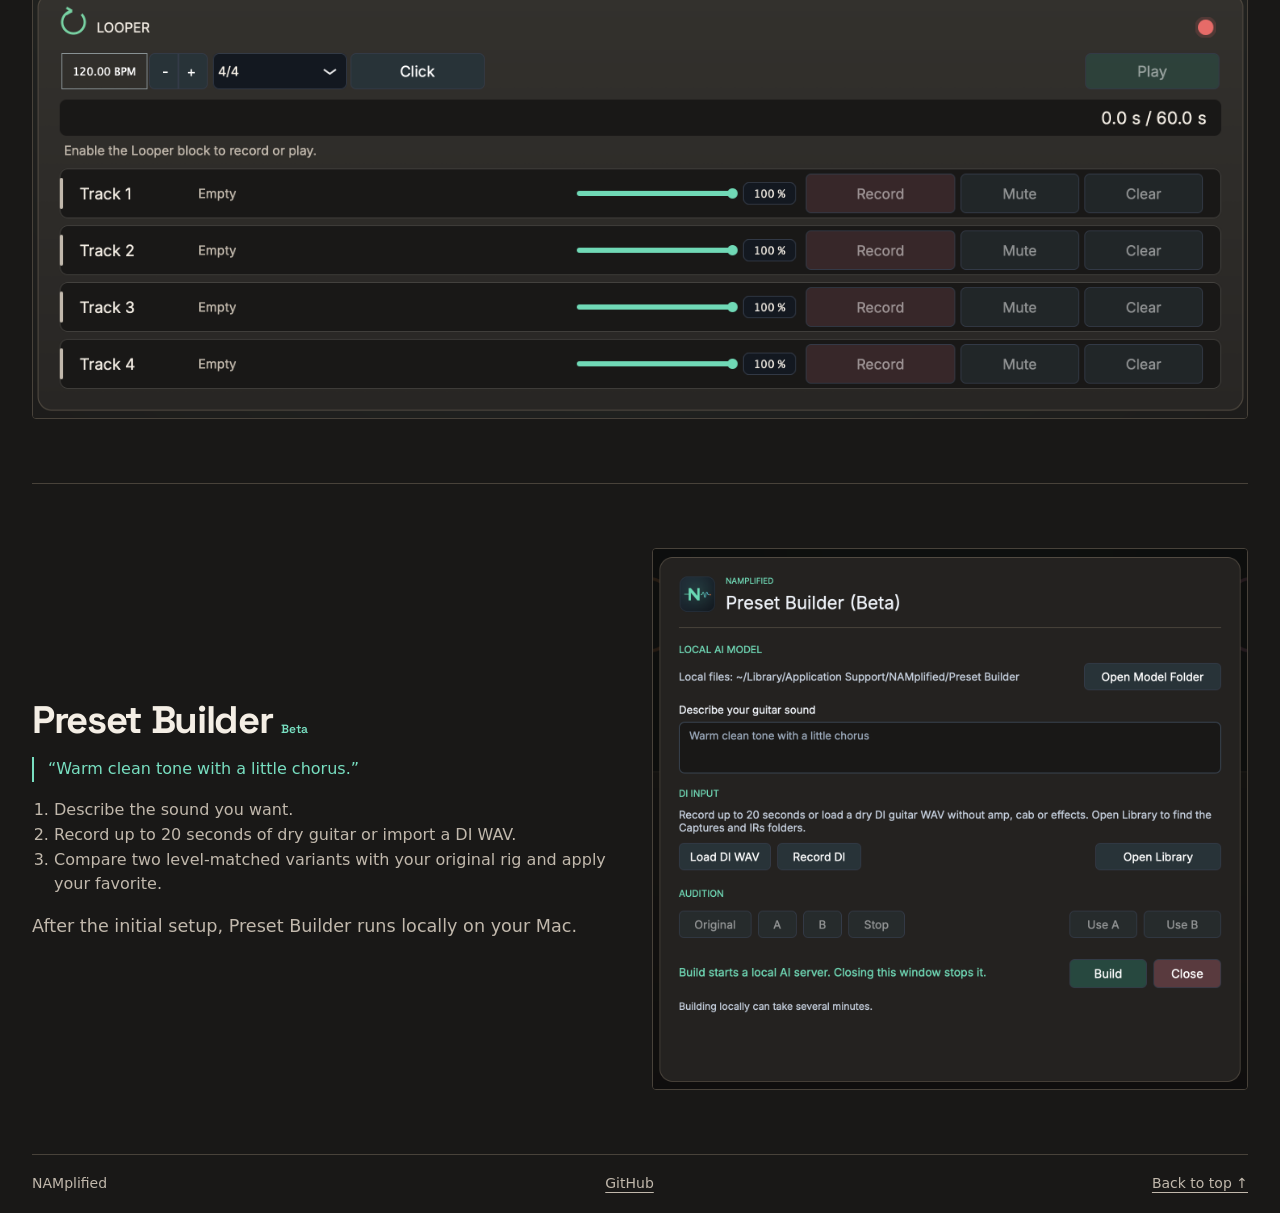
==== commit 689ee39b: "Illustrate the delay and reverb in NAMplified 1.1.0" ====
--- a/index.html
+++ b/index.html
@@ -6,7 +6,7 @@
 <meta name="description" content="A free, full-featured guitar DSP for NAM. Blend amps, shape your tone and compare rigs at matched levels in your DAW or in the standalone app.">
 <title>NAMplified — Free guitar DSP plugin for NAM</title>
 <link rel="icon" href="./assets/icon.svg" type="image/svg+xml">
-<link rel="stylesheet" href="./style.css?v=nam-workflows">
+<link rel="stylesheet" href="./style.css?v=effects-110">
 </head>
 <body>
 <header class="wrap">
@@ -86,18 +86,54 @@
   </figure>
 </section>
 <section id="effects" class="wrap rig">
-<h2>Built-in effects</h2>
-<p class="lede">Tighten the signal before the amp or add space and movement after the cab.</p>
-<div class="cab-examples">
-<article>
-<h3>Before the amp</h3>
-<p>Clean up noise with the gate, shape the attack with an 1176-style compressor, and push the amp with a Clean Boost, 808 Drive, or NAM pedal capture. Use the pre EQ to shape what hits the amp.</p>
-</article>
-<article>
-<h3>After the cab</h3>
-<p>Add digital or analog delay, stereo chorus, and Room, Plate, Cloud, or IR reverb. Use the post EQ to shape the finished tone.</p>
-</article>
-</div>
+  <h2>Built-in effects <small><a href="https://github.com/sedosa-guitar/namplified/releases/tag/v1.1.0">1.1.0</a></small></h2>
+  <p class="lede">Shape the guitar before the amp, then build depth and movement after the cab.</p>
+  <div class="effects-detail">
+    <article class="effect">
+      <h3>Delay</h3>
+      <figure class="effect-figure">
+        <div class="echo-map" role="img" aria-label="Ping-Pong starts on the left and feeds each repeat to the opposite channel. The repeats decay across four evenly spaced steps.">
+          <span>L</span><i class="echo echo-primary"></i><i></i><i class="echo echo-third"></i><i></i>
+          <span>R</span><i></i><i class="echo echo-second"></i><i></i><i class="echo echo-fourth"></i>
+        </div>
+        <figcaption><strong>Ping-Pong</strong><span>Repeat order →</span></figcaption>
+      </figure>
+      <dl class="effect-modes">
+        <div><dt>Digital</dt><dd>In Standard mode, the left and right channels repeat independently, preserving the placement of a stereo signal. High-pass and low-pass filters let you shape what feeds back into the next repeat.</dd></div>
+        <div><dt>Analog BBD</dt><dd>A 16,384-stage bucket-brigade model limits the bandwidth of the repeats. Turn down Tone for darker echoes that lose more high end as they circulate through the feedback loop.</dd></div>
+        <div><dt>Ping-Pong</dt><dd>With either delay type, the left and right inputs are summed to feed the echoes. The first repeat lands on the left, then feedback sends it back and forth across the stereo field.</dd></div>
+        <div><dt>Ducking</dt><dd>When your playing crosses the threshold, the repeats turn down. Set the release to control how quickly they come back between phrases.</dd></div>
+      </dl>
+    </article>
+    <article class="effect">
+      <h3>Reverb</h3>
+      <figure class="effect-figure">
+        <div class="reverb-map" role="img" aria-label="Room starts with distinct reflections. Plate has a short built-in gap followed by a dense tail. Cloud starts later and fades over a longer illustrated tail.">
+          <span>Room</span><div class="reverb-tail" aria-hidden="true"><i style="--x: 5%; --h: 82%"></i><i style="--x: 12%; --h: 64%"></i><i style="--x: 19%; --h: 43%"></i><b style="--start: 23%; --end: 29%; --peak: 80%"></b></div>
+          <span>Plate</span><div class="reverb-tail" aria-hidden="true"><b style="--start: 13%; --end: 12%; --peak: 44%"></b></div>
+          <span>Cloud</span><div class="reverb-tail" aria-hidden="true"><b style="--start: 25%; --end: 0%; --peak: 23%"></b></div>
+        </div>
+        <figcaption><strong>Reflections and reverb tails</strong><span>Time →</span></figcaption>
+      </figure>
+      <dl class="effect-modes">
+        <div><dt>Room <small>Dragonfly Room</small></dt><dd>Set the room size, then balance the first reflections against the longer tail with Early / Late Balance. Bring the reflections up for a more immediate sense of the room.</dd></div>
+        <div><dt>Plate <small>Airwindows kPlate140</small></dt><dd>The plate mode adds 12 ms of built-in pre-delay before feeding its dense tail. Turn up Damping to take more high end out of the reverb.</dd></div>
+        <div><dt>Cloud <small>Airwindows Galactic2</small></dt><dd>A diffuse stereo tail starts with 35 ms of built-in pre-delay, leaving the pick attack clear before the reverb comes in. Width controls how far the tail spreads.</dd></div>
+        <div><dt>IR Reverb</dt><dd>Load a mono or stereo WAV to apply the captured response of a room or reverb unit. It uses the first 10 seconds of the file and gives you Pre-Delay, wet filters, and Mix.</dd></div>
+      </dl>
+    </article>
+  </div>
+  <p class="effect-caption">Signal diagrams are illustrative. See <a href="./credits.html">DSP credits</a>.</p>
+  <div class="cab-examples">
+    <article>
+      <h3>Before the amp</h3>
+      <p>Clean up noise with the gate, shape the attack with an 1176-style compressor, and push the amp with a Clean Boost, 808 Drive, or NAM pedal capture. Use the pre EQ to shape what hits the amp.</p>
+    </article>
+    <article>
+      <h3>Stereo Chorus and Post EQ</h3>
+      <p>Use Classic chorus for a wide clean tone or Advanced TakeCare for more movement. Shape the finished rig with the nine-band post EQ.</p>
+    </article>
+  </div>
 </section>
 <section id="looper" class="wrap rig">
 <h2>Layer ideas with a four-track looper</h2>
--- a/style.css
+++ b/style.css
@@ -133,3 +133,77 @@
   object-position: center top;
   border-radius: 4px;
 }
+
+.effects-detail {
+  display: grid;
+  grid-template-columns: repeat(2, minmax(0, 1fr));
+  gap: clamp(24px, 5vw, 64px);
+  margin-top: 32px;
+}
+.effect { min-width: 0; }
+.effect-figure { margin: 16px 0 24px; }
+.effect-figure figcaption {
+  display: flex;
+  justify-content: space-between;
+  gap: 8px 16px;
+  flex-wrap: wrap;
+  margin-top: 10px;
+  color: var(--muted);
+  font-size: .875rem;
+}
+.effect-figure figcaption strong { color: var(--text); }
+.echo-map, .reverb-map {
+  min-height: 128px;
+  box-sizing: border-box;
+  display: grid;
+  align-content: center;
+  align-items: center;
+  gap: 8px;
+  padding: 16px 18px;
+  border: 1px solid var(--line);
+  border-radius: 4px;
+  background: var(--surface);
+}
+.echo-map { grid-template-columns: 2ch repeat(4, minmax(0, 1fr)); }
+.reverb-map { grid-template-columns: 6ch minmax(0, 1fr); }
+.echo-map span, .reverb-map span { color: var(--muted); font-size: .875rem; }
+.echo-map i {
+  display: block;
+  position: relative;
+  height: 35px;
+  background: linear-gradient(var(--line), var(--line)) 50% 50% / 100% 1px no-repeat;
+}
+.echo-map .echo::before {
+  position: absolute;
+  content: "";
+  width: var(--diameter);
+  height: var(--diameter);
+  inset: 50% auto auto 50%;
+  transform: translate(-50%, -50%);
+  border-radius: 50%;
+  background: var(--accent);
+  opacity: var(--strength);
+}
+.echo-primary { --diameter: 24px; --strength: 1; }
+.echo-second { --diameter: 19px; --strength: .78; }
+.echo-third { --diameter: 14px; --strength: .59; }
+.echo-fourth { --diameter: 10px; --strength: .46; }
+.reverb-tail { position: relative; height: 23px; background: linear-gradient(var(--line), var(--line)) 50% 100% / 100% 1px no-repeat; }
+.reverb-tail i { position: absolute; left: var(--x); bottom: 0; height: var(--h); width: 2px; background: var(--accent); }
+.reverb-tail b {
+  position: absolute;
+  inset: 0 var(--end) 0 var(--start);
+  background: var(--accent);
+  opacity: .72;
+  clip-path: polygon(0 100%, var(--peak) 8%, calc(var(--peak) + 10%) 26%, calc(var(--peak) + 20%) 50%, 73% 79%, 100% 100%);
+}
+.reverb-tail:has(i) b { clip-path: polygon(0 100%, 12% 25%, 37% 51%, 70% 79%, 100% 100%); }
+.effect-modes { margin: 0; }
+.effect-modes > div { padding-block: 14px; border-top: 1px solid var(--line); }
+.effect-modes dt { color: var(--text); font-weight: 700; }
+.effect-modes dd { margin: 4px 0 0; color: var(--muted); }
+.effect-modes small { margin-left: .35em; color: var(--accent); font-weight: 400; }
+.effect-caption { margin: 6px 0 28px; font-size: .875rem; }
+@media (max-width: 720px) {
+  .effects-detail { grid-template-columns: 1fr; }
+}
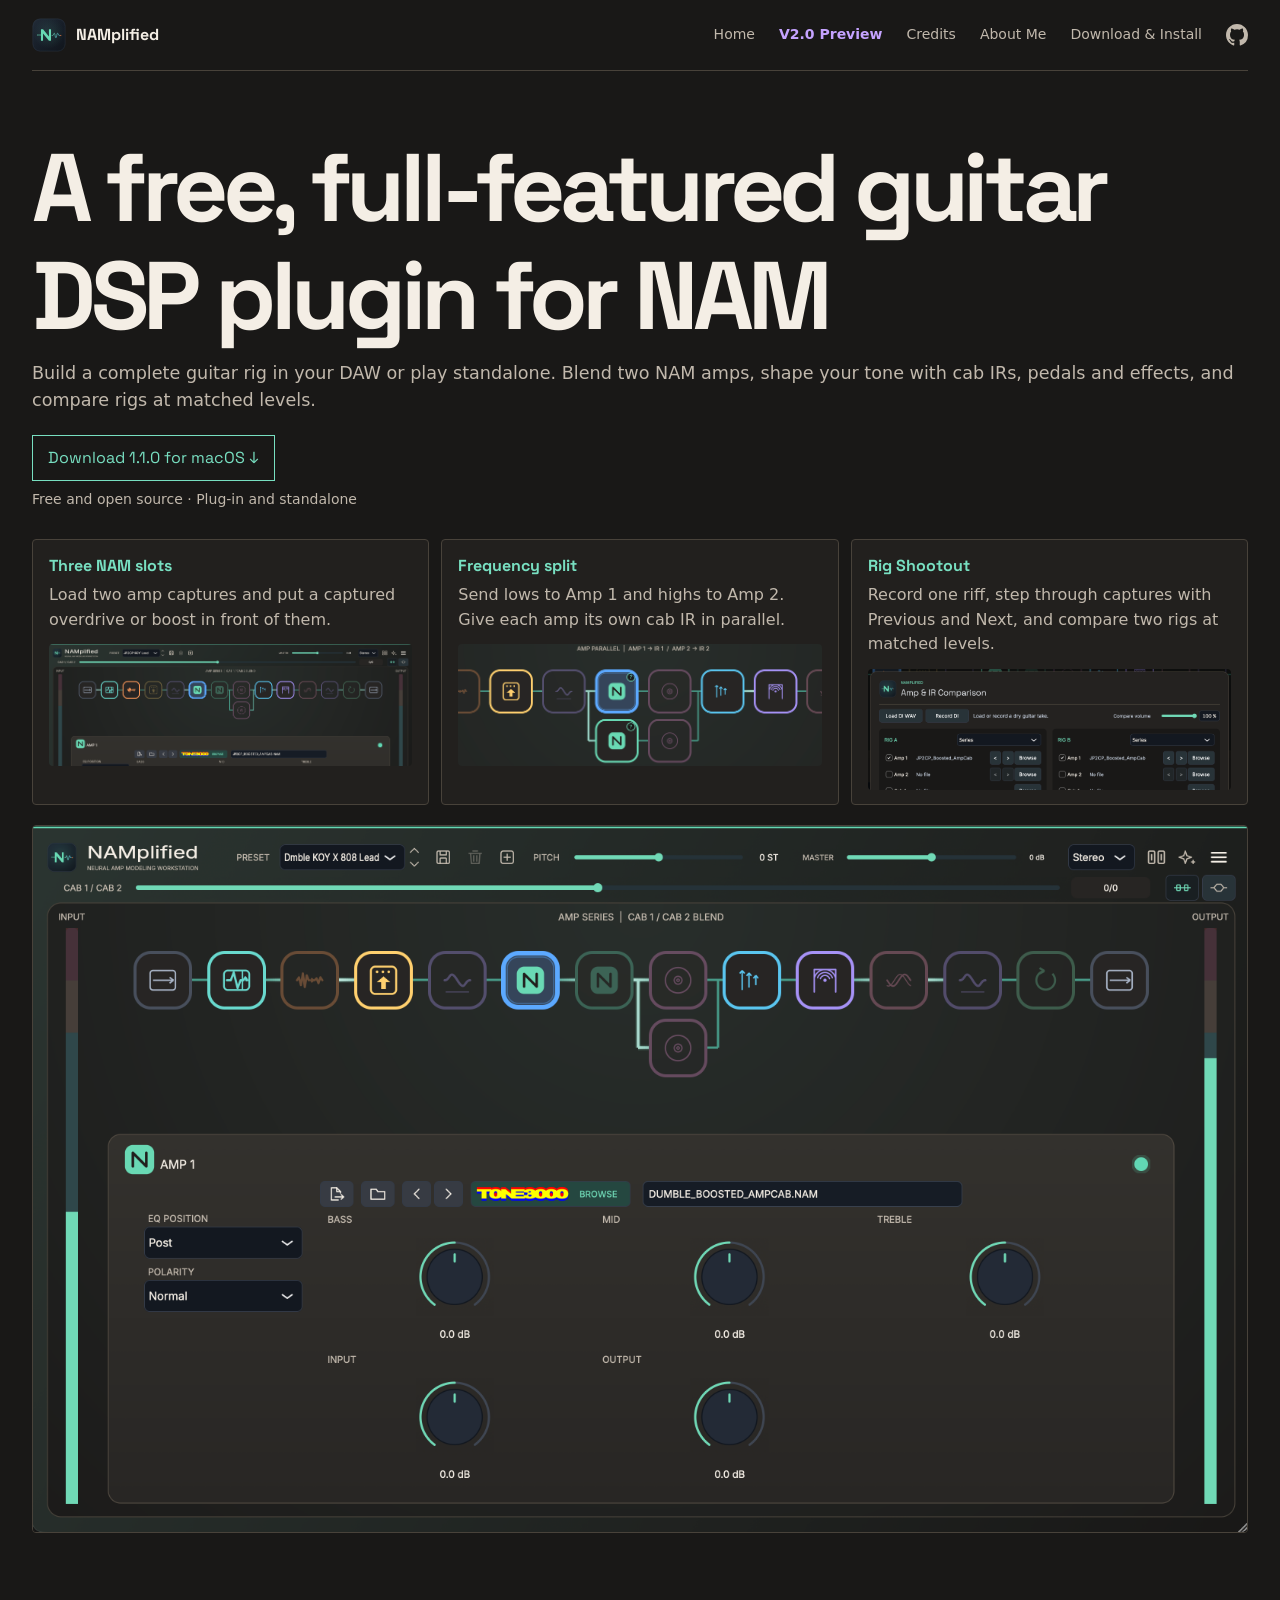
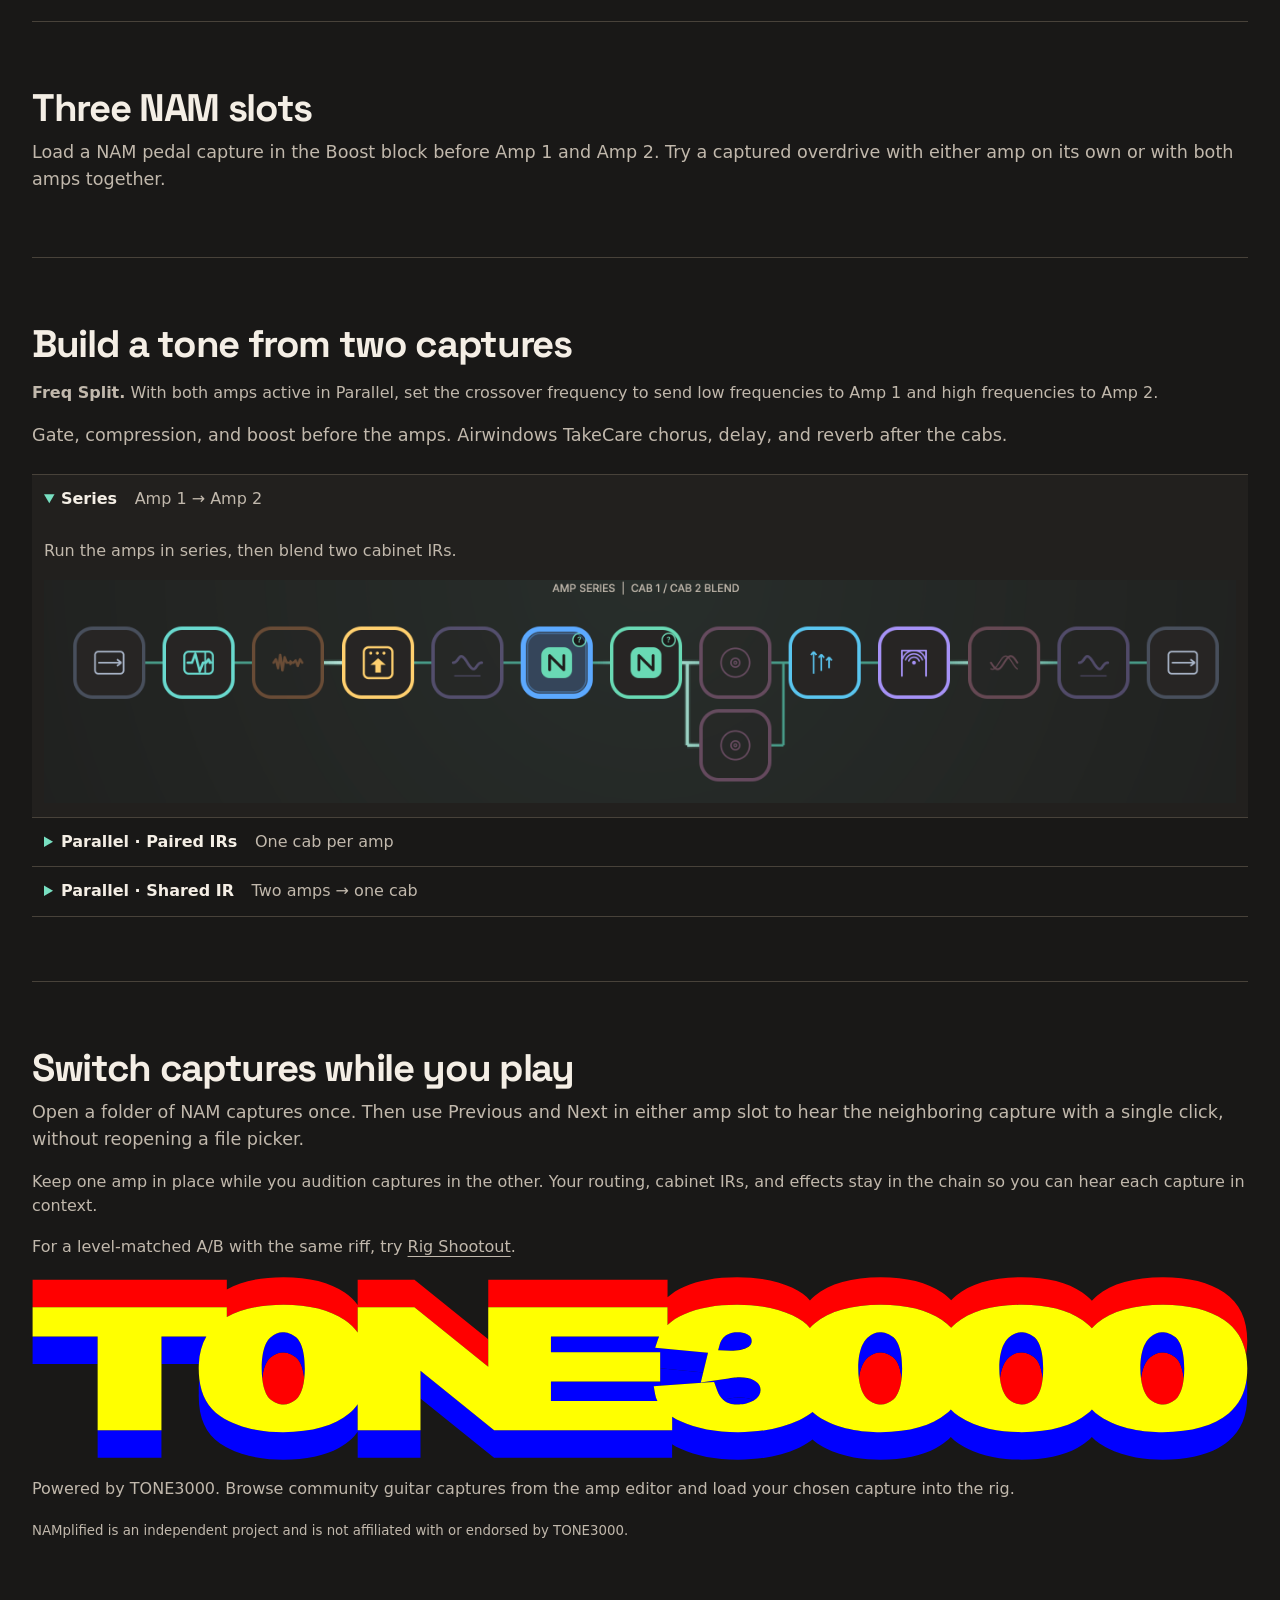
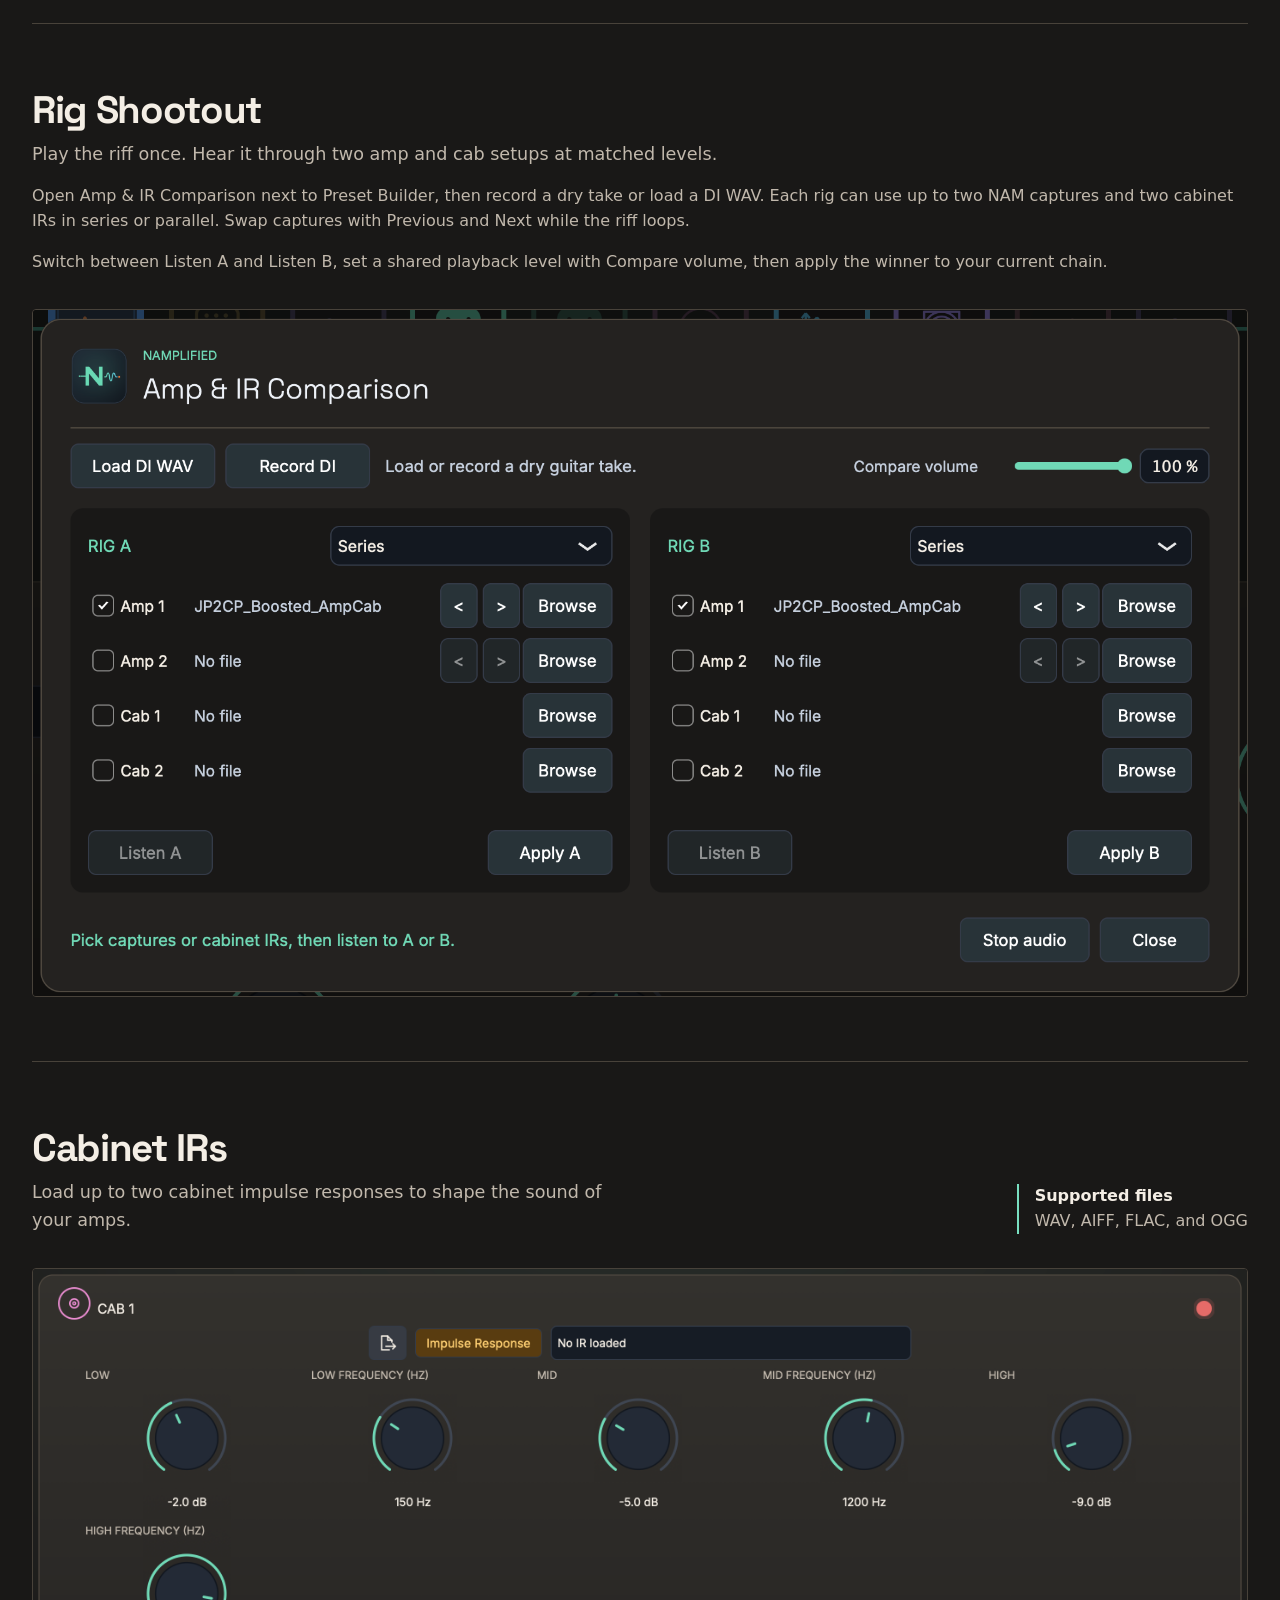
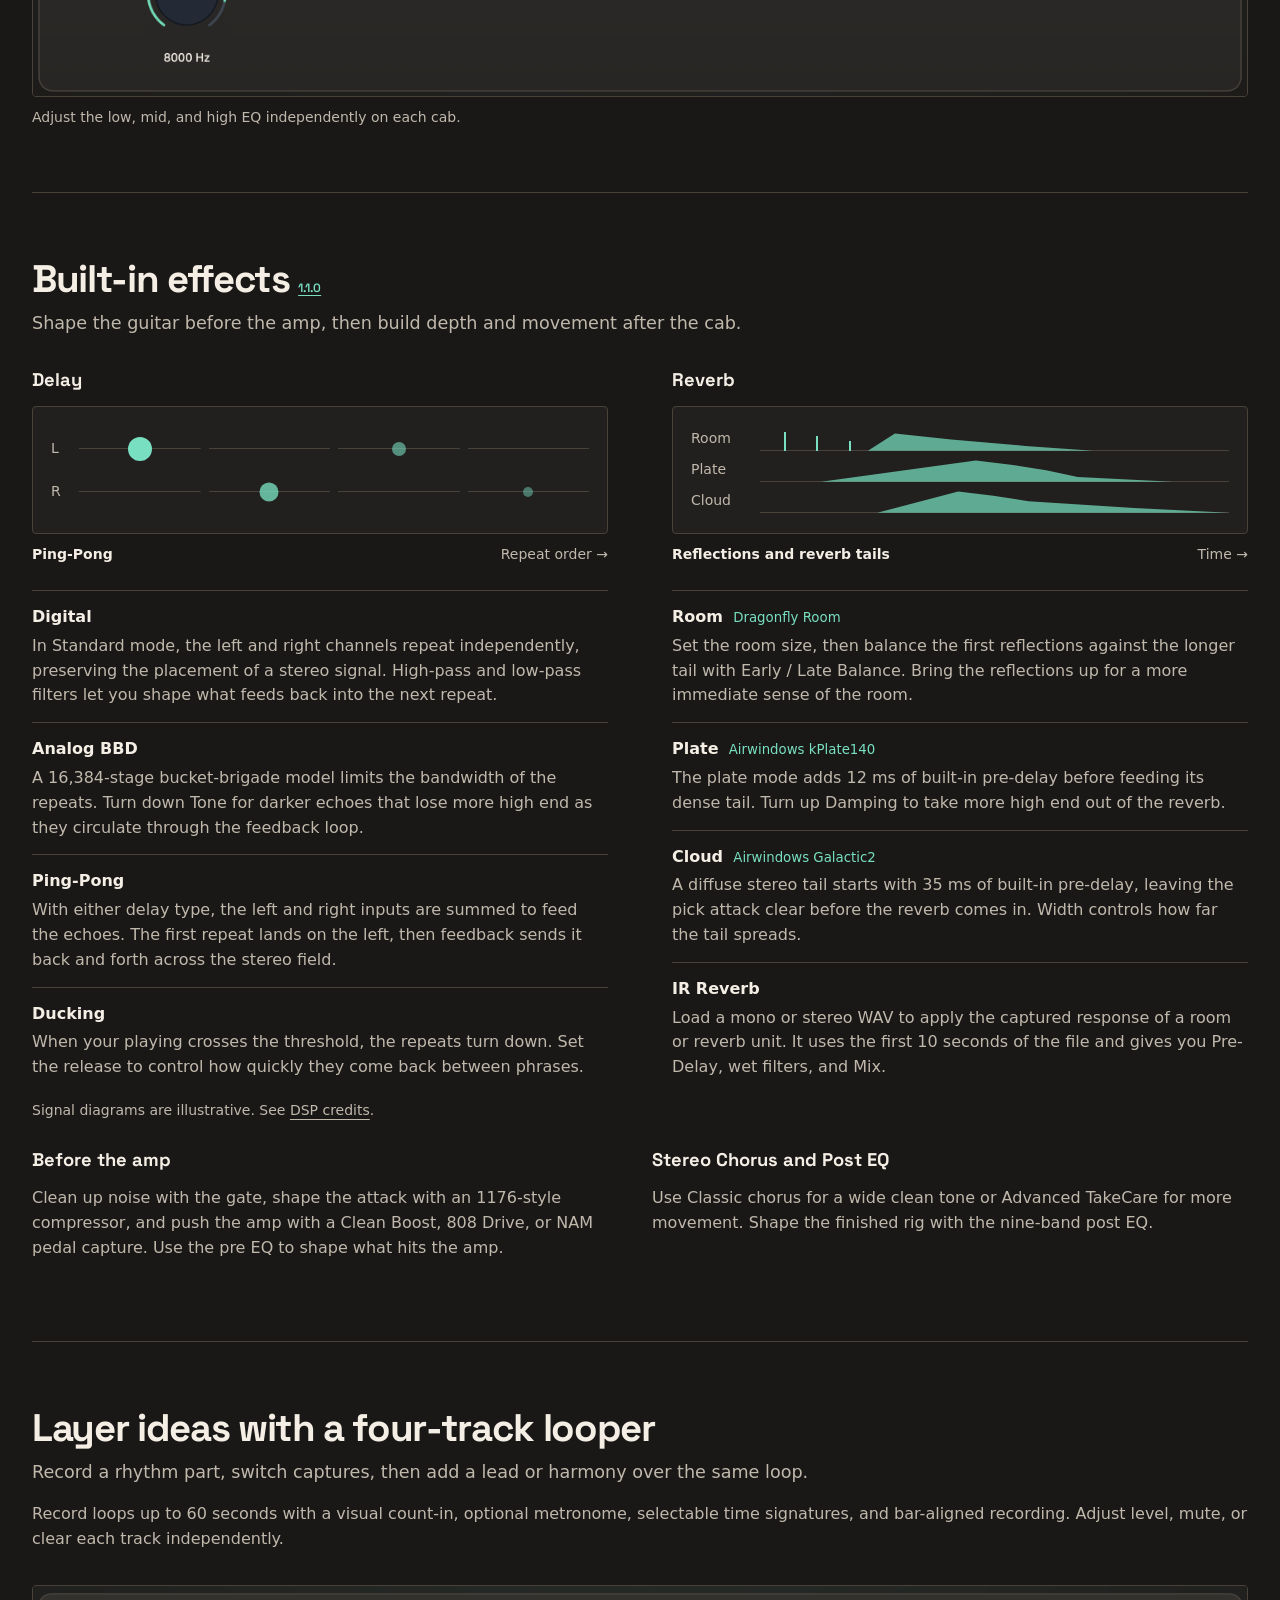
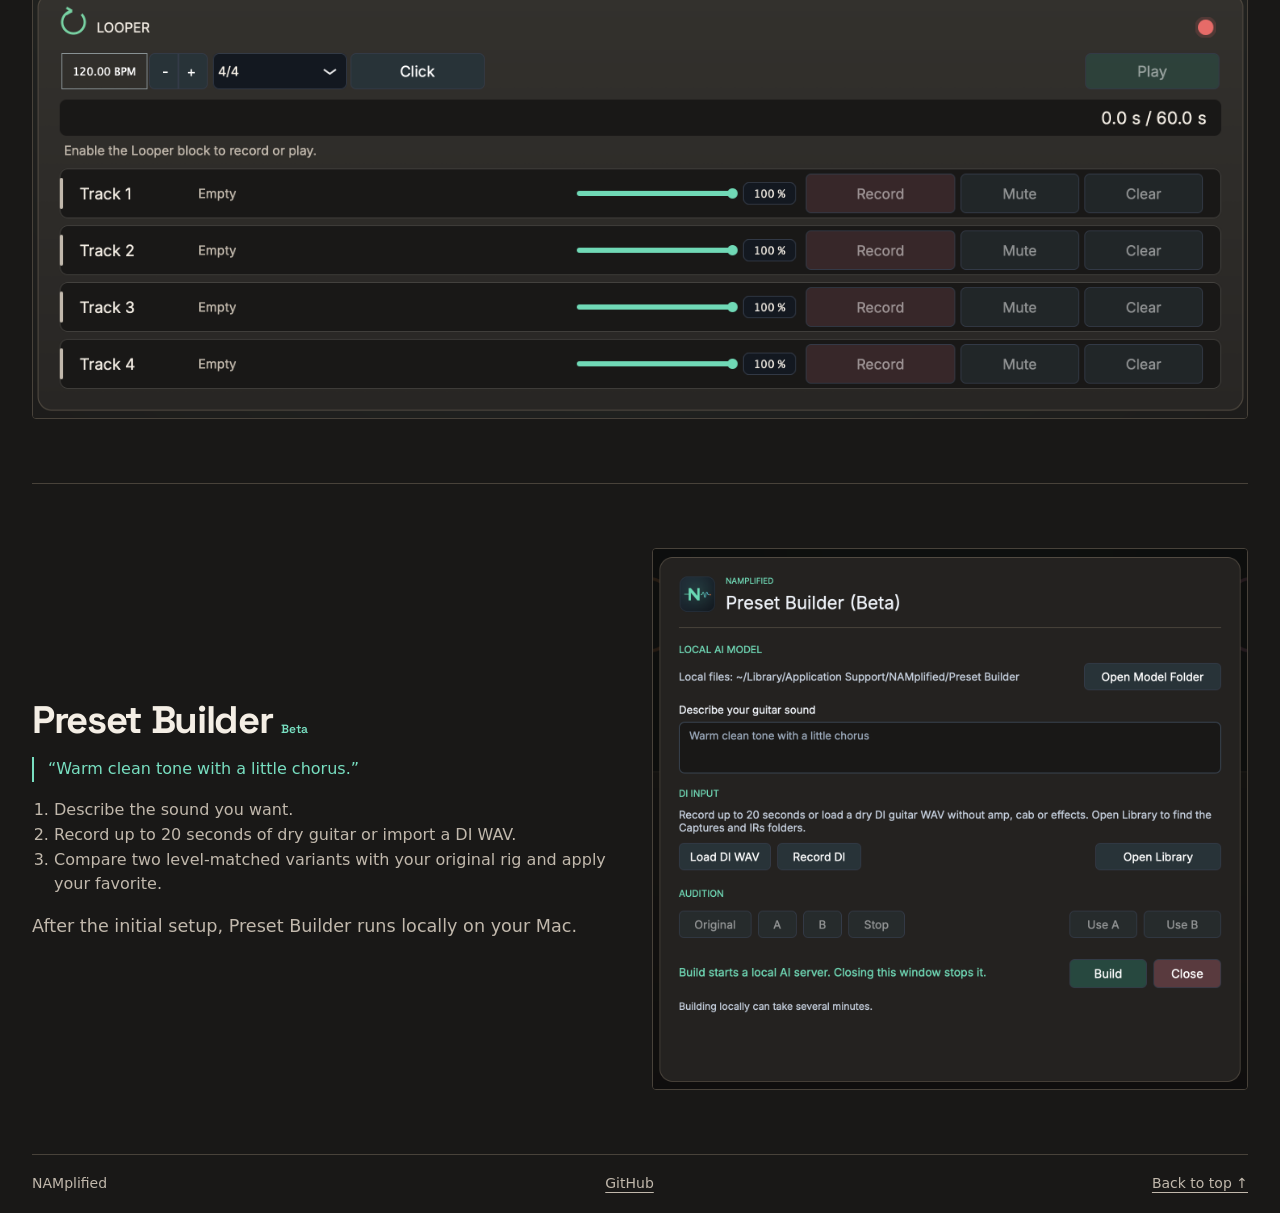
==== commit 655bb098: "Publish the NAMplified V2 preview" ====
--- a/index.html
+++ b/index.html
@@ -11,7 +11,7 @@
 <body>
 <header class="wrap">
 <a class="brand" href="./"><img src="./assets/icon.svg" width="34" height="34" alt="">NAMplified</a>
-<nav aria-label="Main navigation"><a href="./index.html" aria-current="page">Home</a><a href="./credits.html">Credits</a><a href="./about.html">About Me</a><a href="./download.html">Download &amp; Install</a>
+<nav aria-label="Main navigation"><a href="./index.html" aria-current="page">Home</a><a href="./v2.html" style="color:#c5a3ff;font-weight:650">V2.0 Preview</a><a href="./credits.html">Credits</a><a href="./about.html">About Me</a><a href="./download.html">Download &amp; Install</a>
 <a href="https://github.com/sedosa-guitar/namplified" title="NAMplified on GitHub" aria-label="NAMplified on GitHub" style="display: inline-flex; align-items: center">
 <svg aria-hidden="true" width="22" height="22" viewBox="0 0 16 16" fill="currentColor">
 <path d="M8 0C3.58 0 0 3.58 0 8c0 3.54 2.29 6.53 5.47 7.59.4.07.55-.17.55-.38 0-.19-.01-.82-.01-1.49-2.01.37-2.53-.49-2.69-.94-.09-.23-.48-.94-.82-1.13-.28-.15-.68-.52-.01-.53.63-.01 1.08.58 1.23.82.72 1.21 1.87.87 2.33.66.07-.52.28-.87.51-1.07-1.78-.2-3.64-.89-3.64-3.95 0-.87.31-1.59.82-2.15-.08-.2-.36-1.02.08-2.12 0 0 .67-.21 2.2.82a7.65 7.65 0 0 1 4 0c1.53-1.04 2.2-.82 2.2-.82.44 1.1.16 1.92.08 2.12.51.56.82 1.27.82 2.15 0 3.07-1.87 3.75-3.65 3.95.29.25.54.73.54 1.48 0 1.07-.01 1.93-.01 2.2 0 .21.15.46.55.38A8 8 0 0 0 16 8c0-4.42-3.58-8-8-8Z"/>
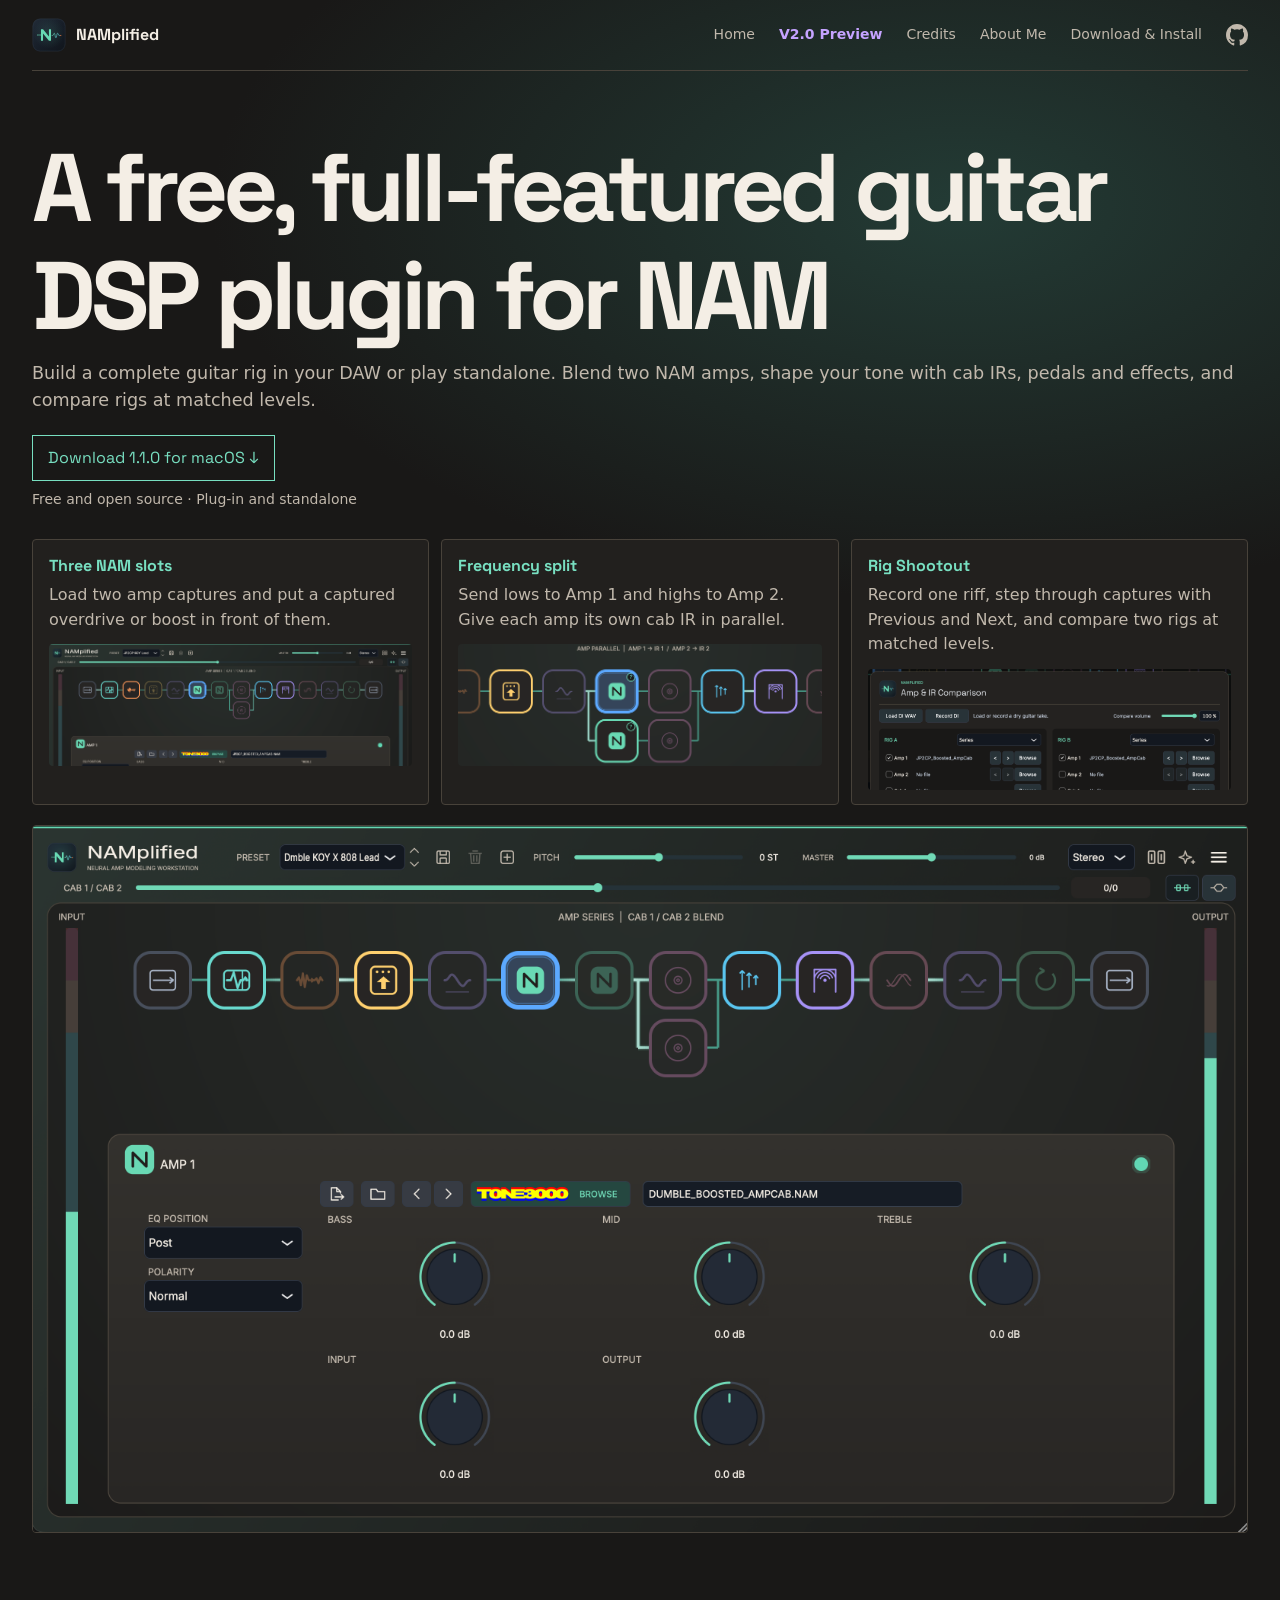
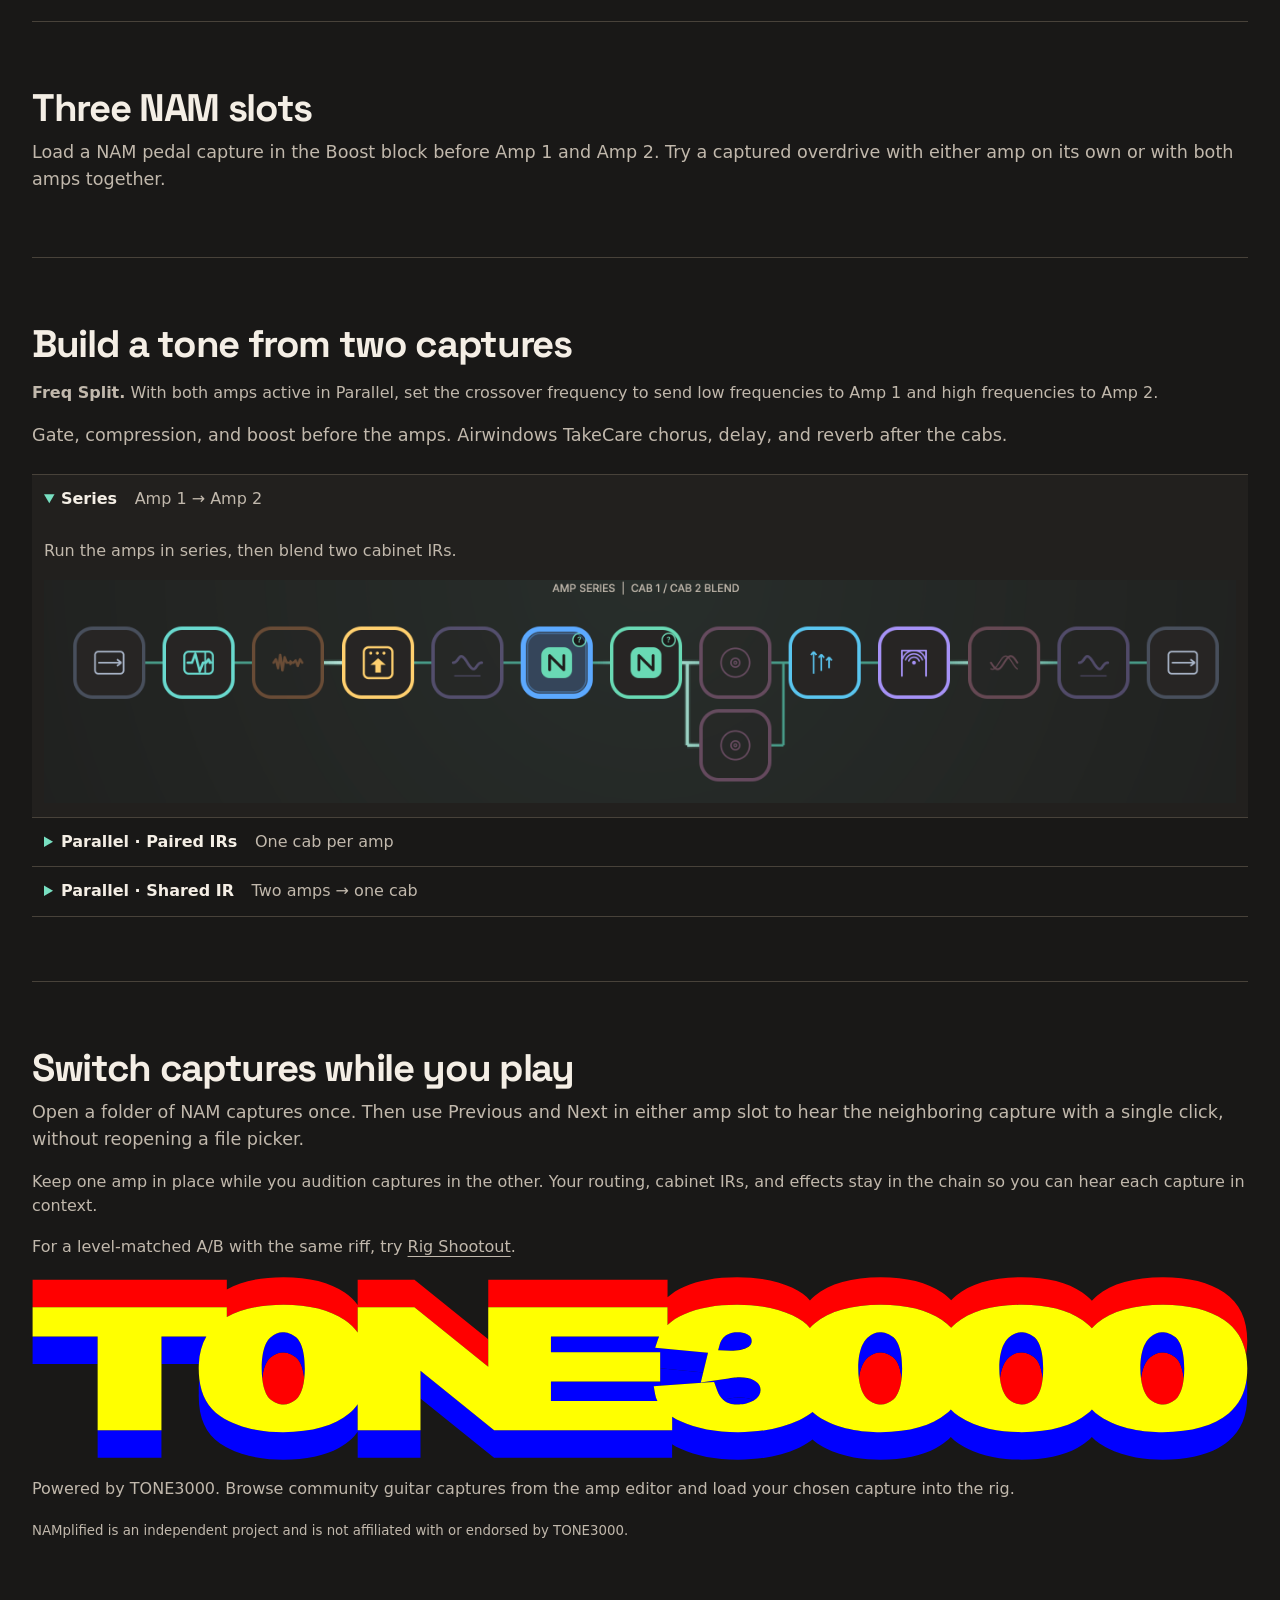
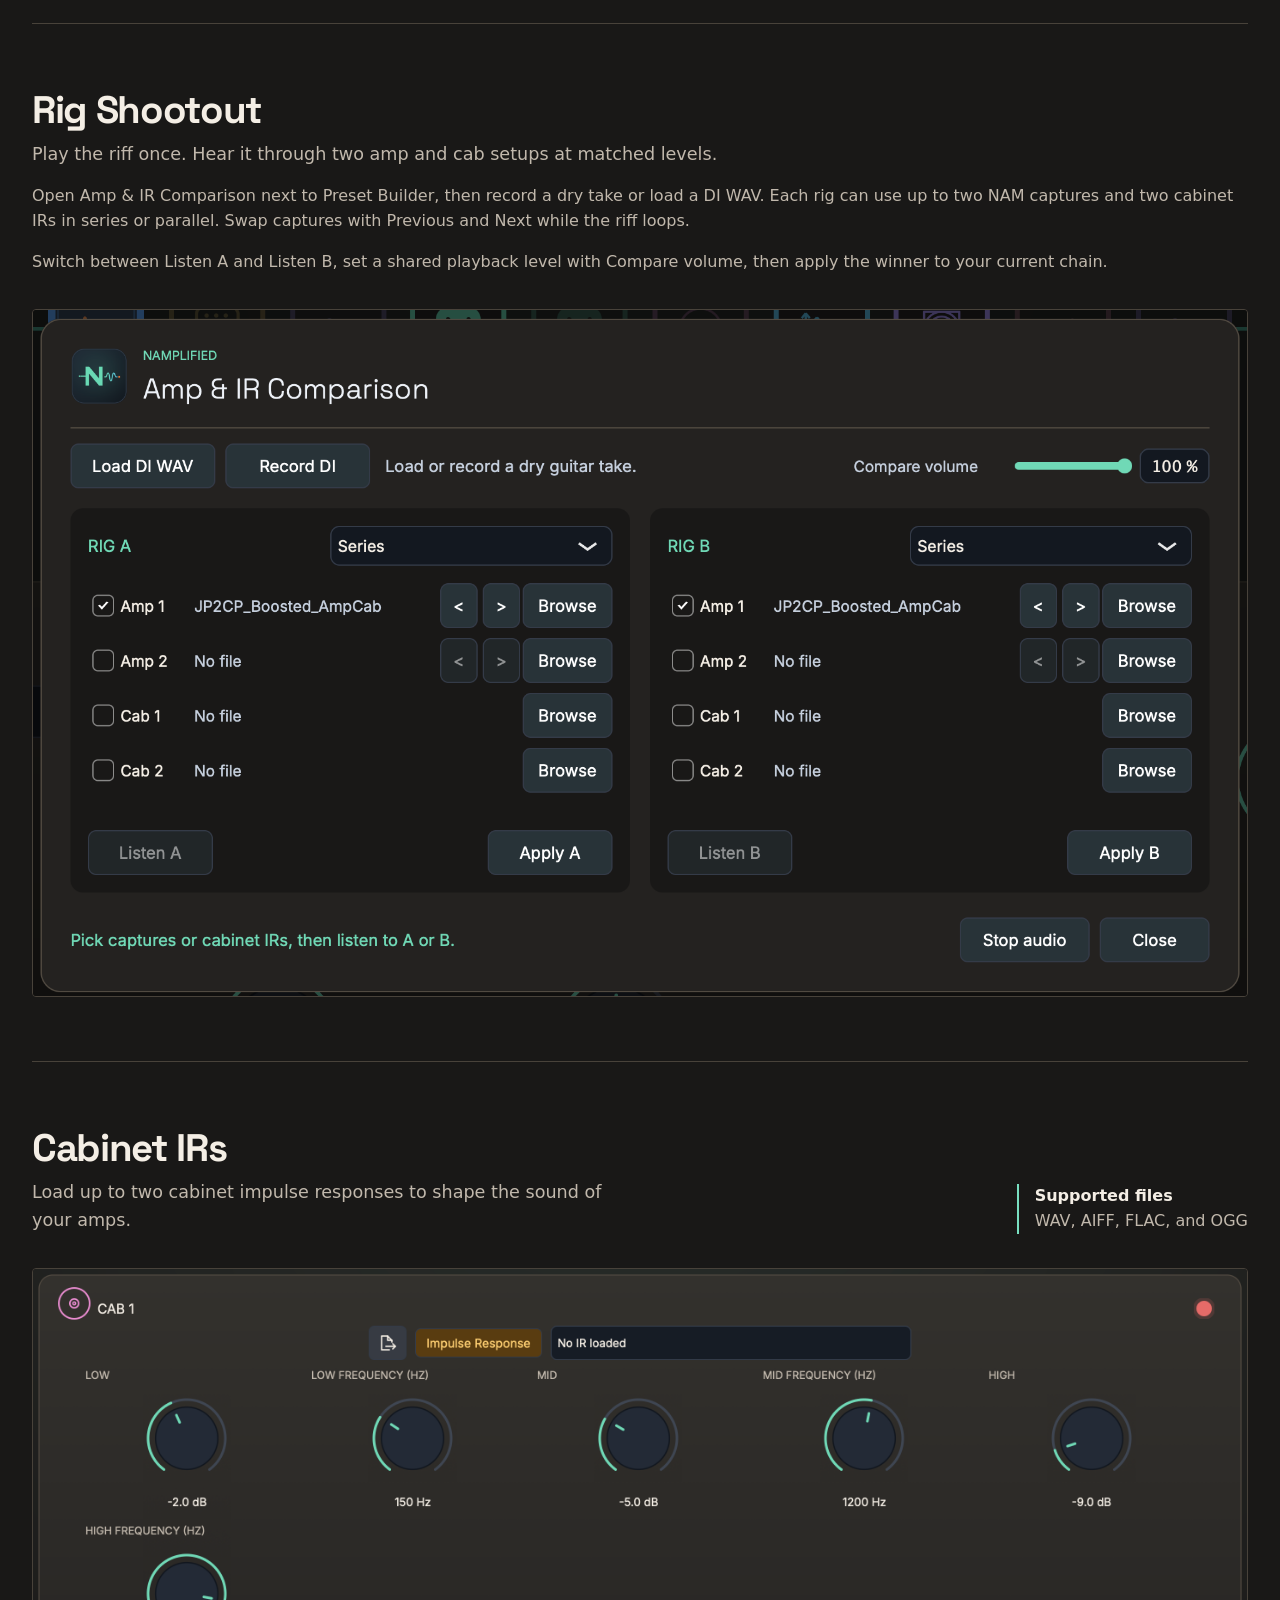
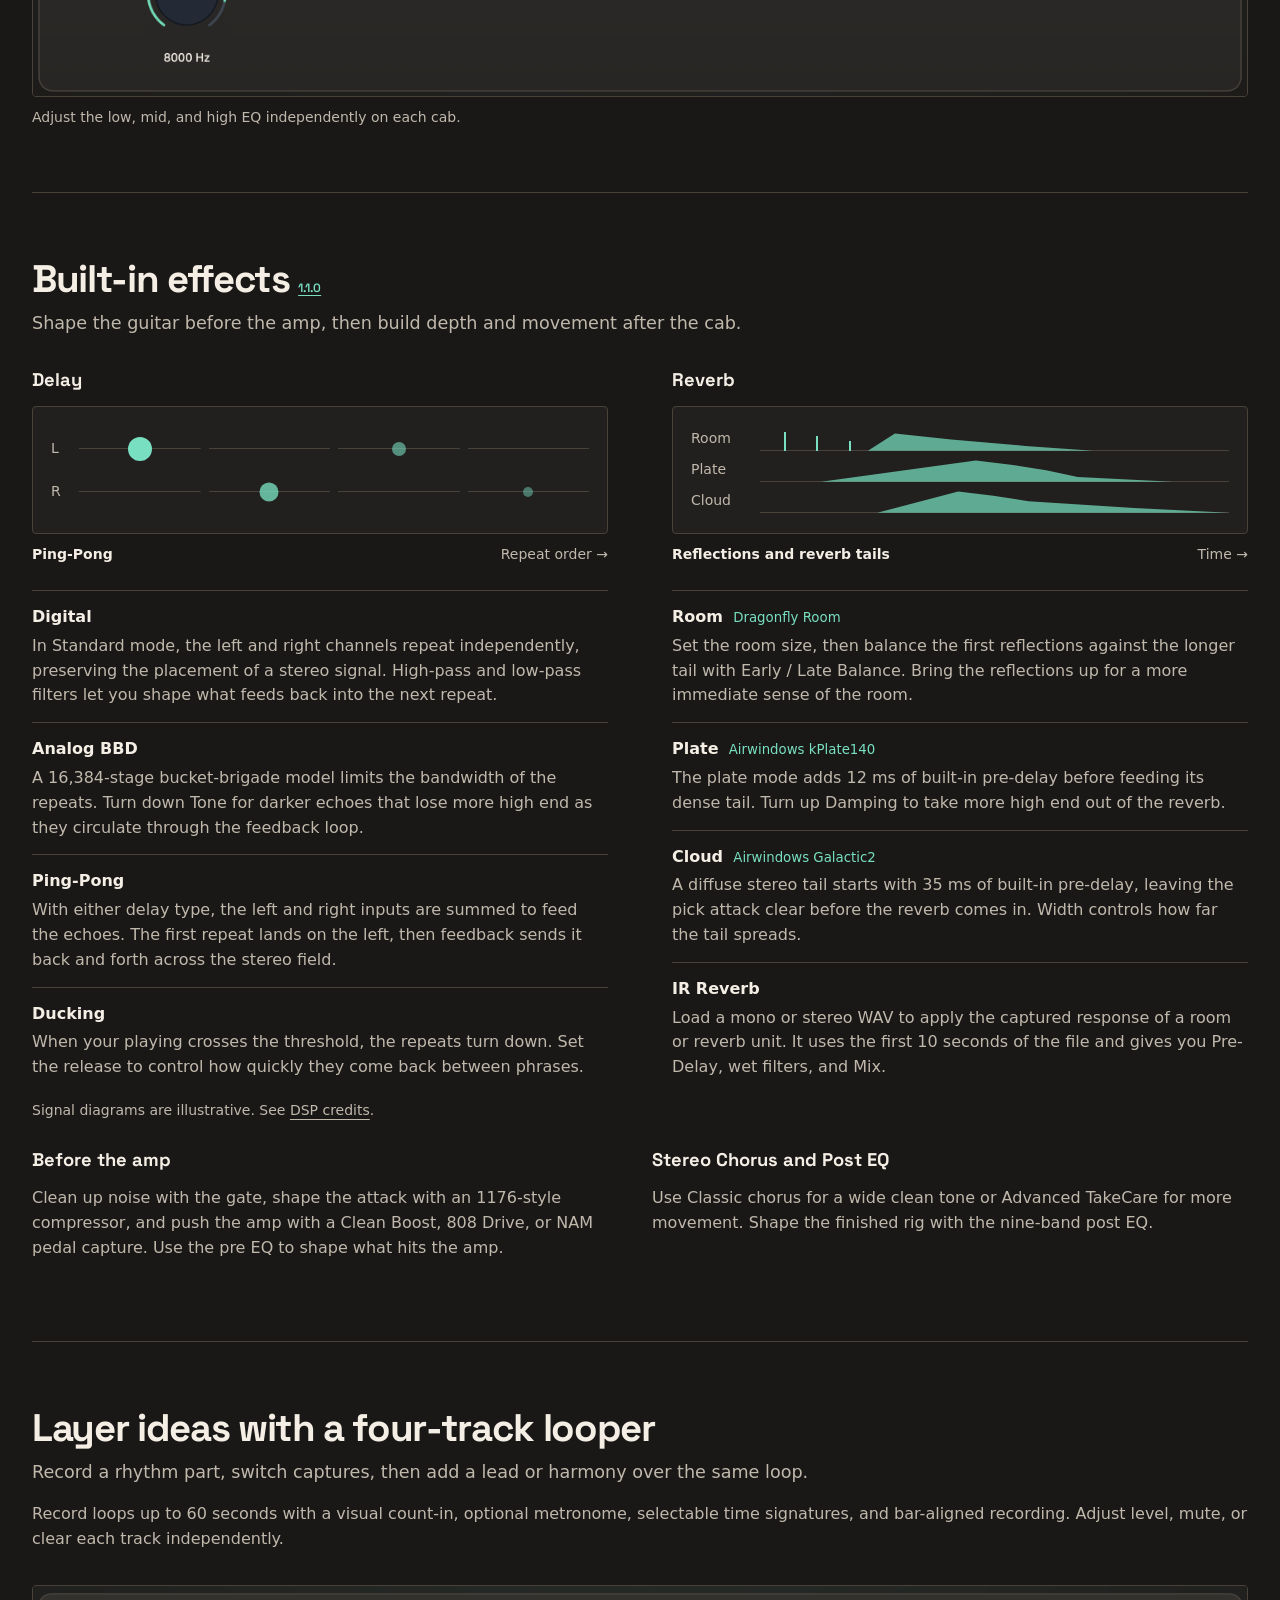
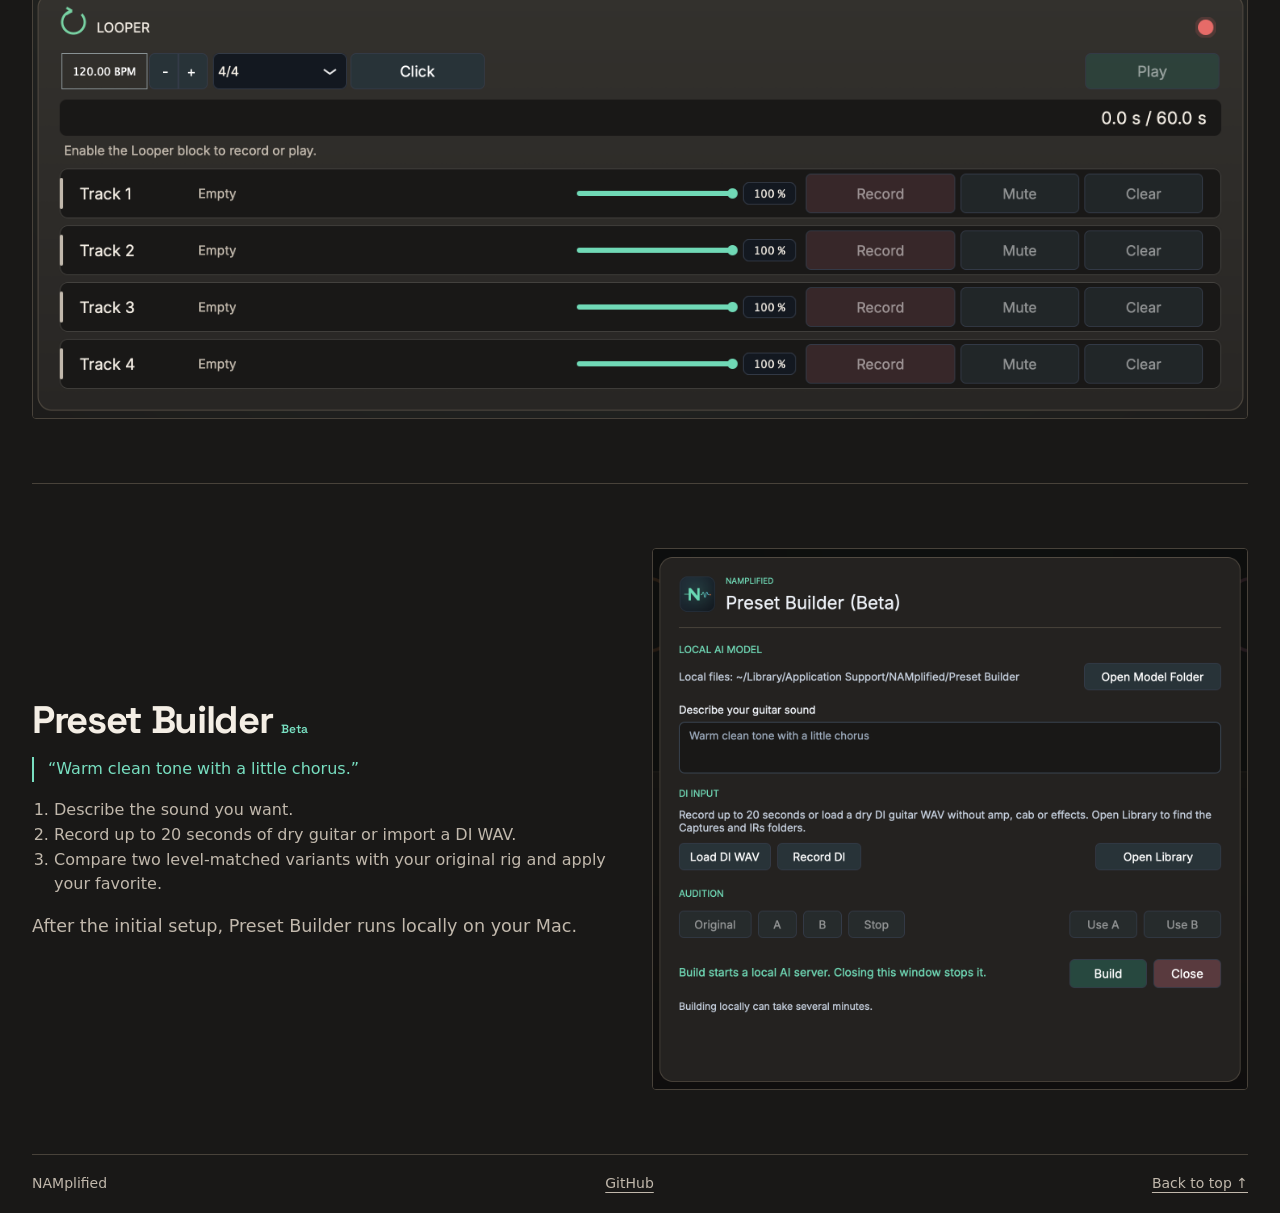
==== commit 04b959d7: "Add a teal gradient to the main website pages" ====
--- a/index.html
+++ b/index.html
@@ -6,7 +6,7 @@
 <meta name="description" content="A free, full-featured guitar DSP for NAM. Blend amps, shape your tone and compare rigs at matched levels in your DAW or in the standalone app.">
 <title>NAMplified — Free guitar DSP plugin for NAM</title>
 <link rel="icon" href="./assets/icon.svg" type="image/svg+xml">
-<link rel="stylesheet" href="./style.css?v=effects-110">
+<link rel="stylesheet" href="./style.css?v=teal-gradient">
 </head>
 <body>
 <header class="wrap">
--- a/style.css
+++ b/style.css
@@ -22,6 +22,11 @@
   background: var(--background);
   color: var(--text);
   font: 16px/1.55 system-ui, sans-serif;
+}
+
+body:not(.v2) {
+  min-height: 100vh;
+  background: radial-gradient(ellipse 65rem 34rem at 75% 13rem, #233b35, transparent 72%), var(--background);
 }
 
 a { color: inherit; text-underline-offset: .25em; }
